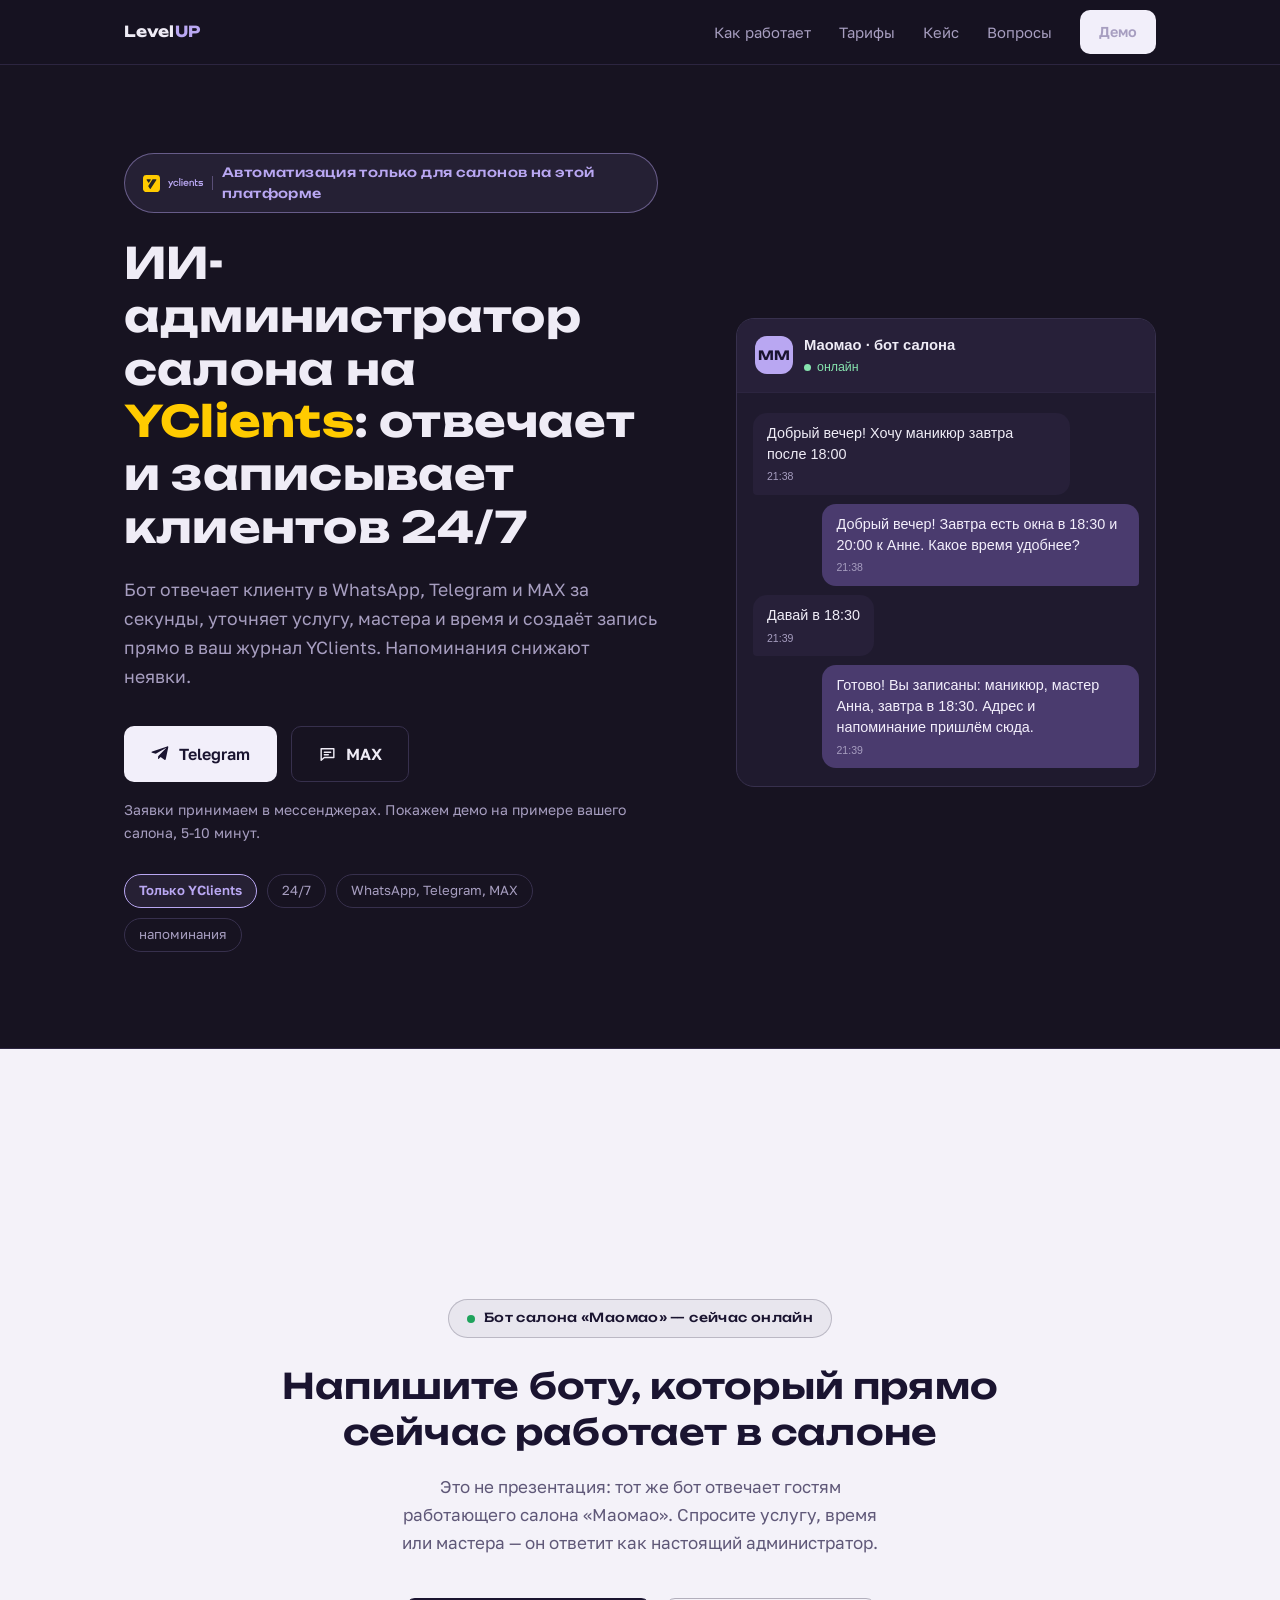
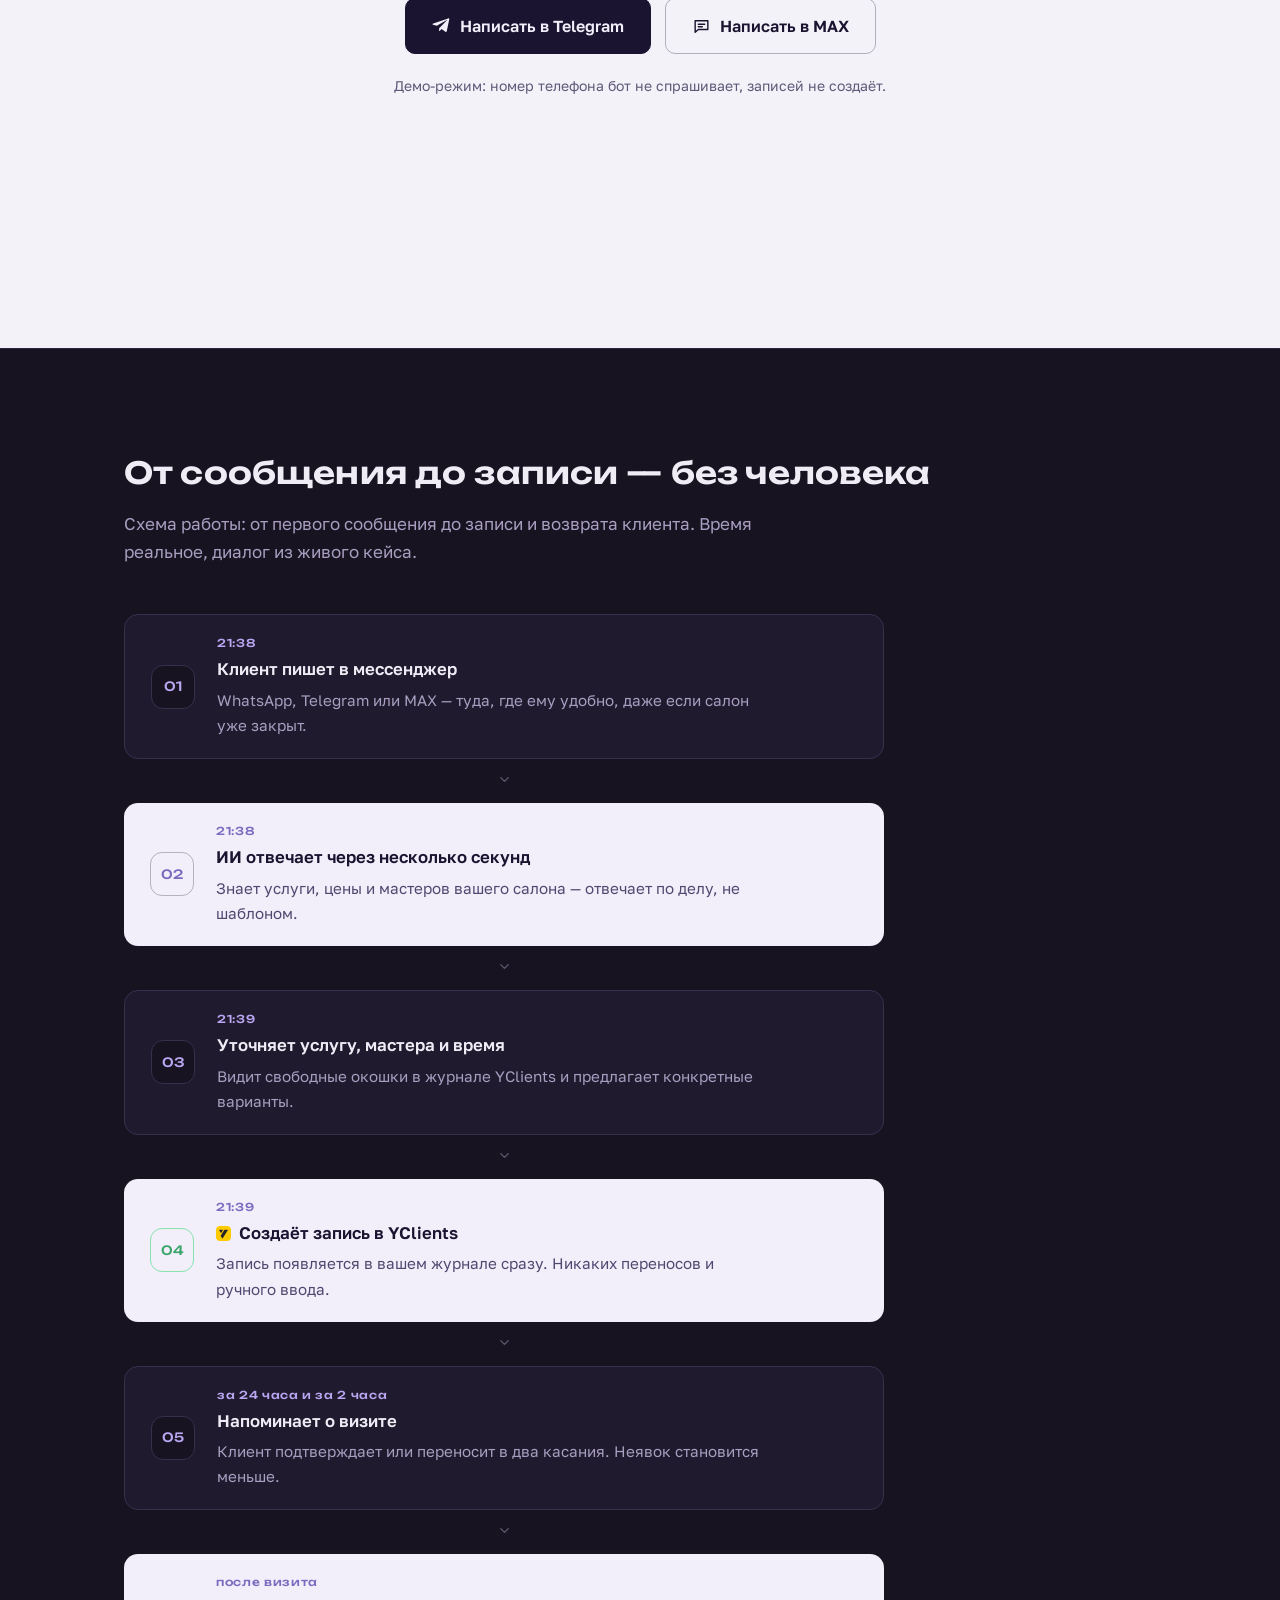
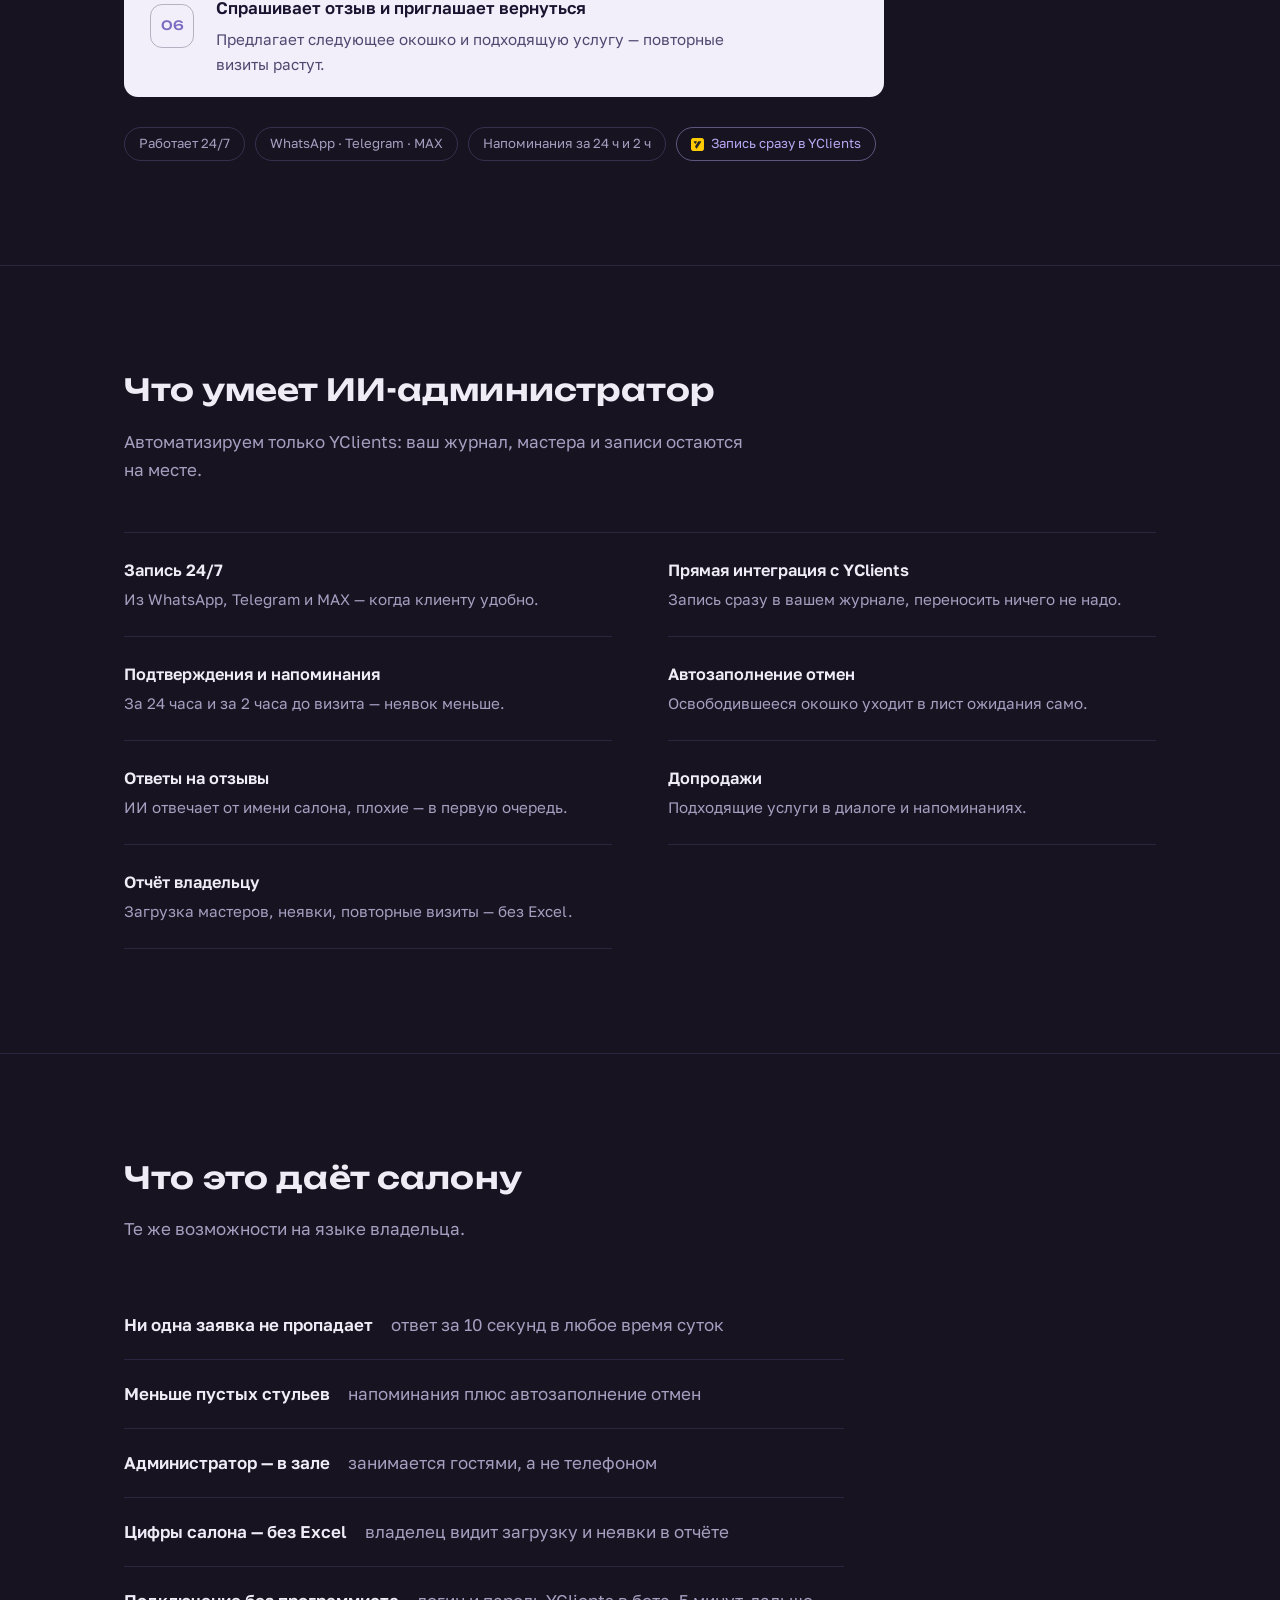
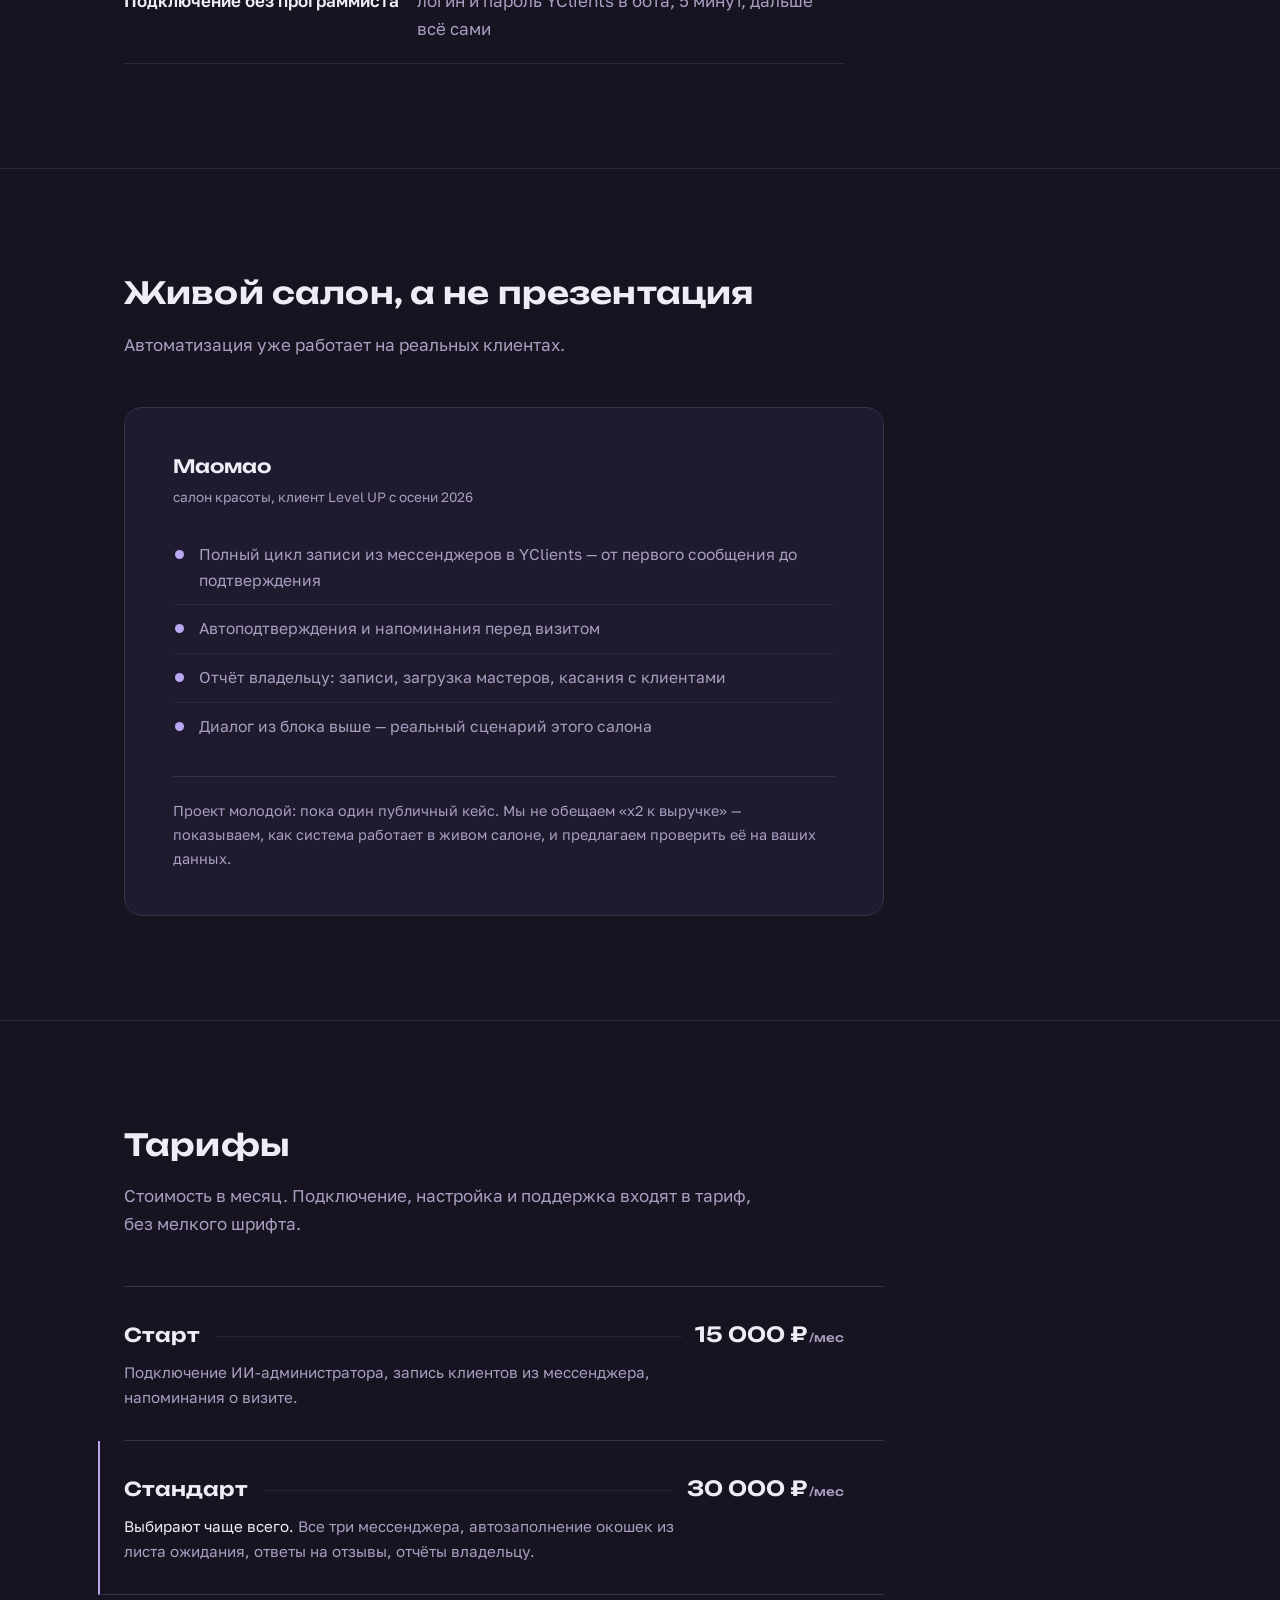
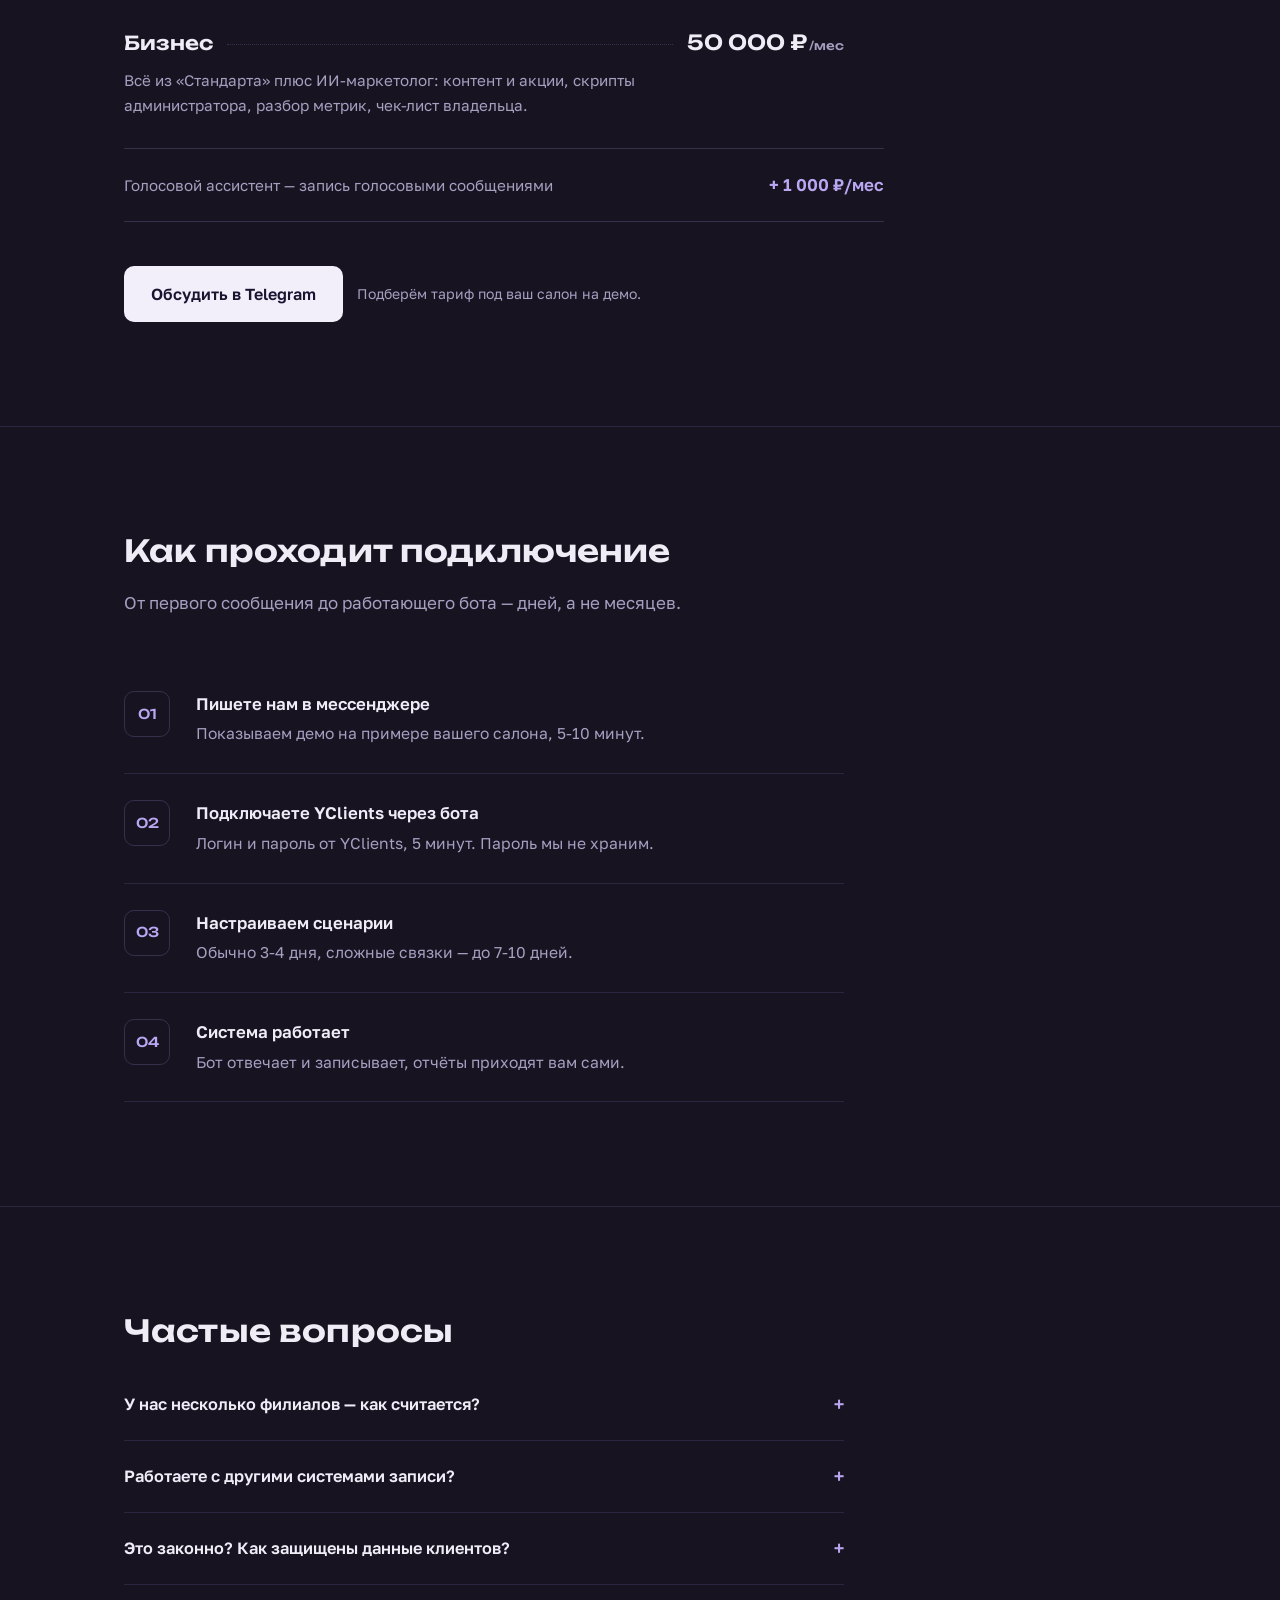
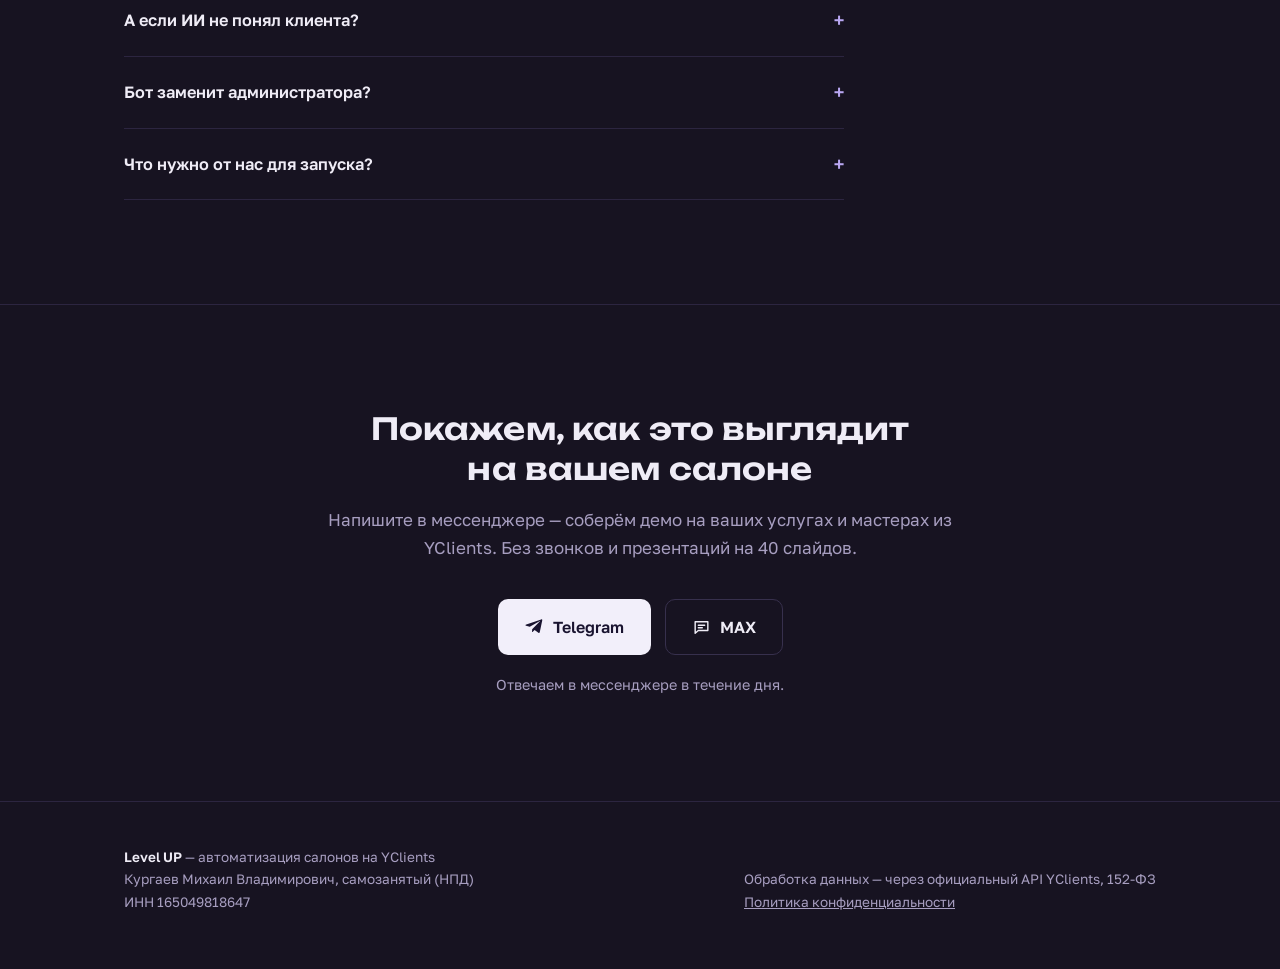
==== index.html @ 42ad1ef2 "Второй блок: светлый фулскрин с кнопками Telegram/MAX (заглушки ссылок, бот Маомао) Co-Authored-By: " ====
<!DOCTYPE html>
<html lang="ru">
<head>
<meta charset="UTF-8">
<meta name="viewport" content="width=device-width, initial-scale=1.0">
<title>Level UP — ИИ-администратор салона на YClients</title>
<meta name="description" content="Автоматизация только для салонов на YClients: бот отвечает клиенту в WhatsApp, Telegram и MAX за секунды и создаёт запись прямо в журнал. Напоминания снижают неявки. Показываем демо на данных вашего салона.">
<meta property="og:title" content="Level UP — ИИ-администратор салона на YClients">
<meta property="og:description" content="Запись из мессенджеров в YClients 24/7. Напоминания, автозаполнение окошек, отчёты владельцу.">
<meta property="og:type" content="website">
<meta property="og:url" content="https://kurgaevm.github.io/levelup-site/">
<meta property="og:locale" content="ru_RU">
<meta property="og:image" content="https://kurgaevm.github.io/levelup-site/og.png">
<meta name="twitter:card" content="summary_large_image">
<meta name="theme-color" content="#171321">
<link rel="icon" href="data:image/svg+xml,%3Csvg xmlns='http://www.w3.org/2000/svg' viewBox='0 0 32 32'%3E%3Crect width='32' height='32' rx='7' fill='%23171321'/%3E%3Cpath d='M9 7v14h10v4H5V7z' fill='%23B9A7F2'/%3E%3Cpath d='M17 7h10l-10 10V7z' fill='%23F3C6CE'/%3E%3C/svg%3E">
<link rel="preconnect" href="https://fonts.googleapis.com">
<link rel="preconnect" href="https://fonts.gstatic.com" crossorigin>
<link href="https://fonts.googleapis.com/css2?family=Unbounded:wght@500;600;700&family=Golos+Text:wght@400;500;600&display=swap" rel="stylesheet">
<style>
:root{
  --bg:#171321;
  --surface:#1F1A2E;
  --surface-2:#272039;
  --line:#37304D;
  --line-soft:#2C2540;
  --text:#EFECF6;
  --muted:#A79EC0;
  --iris:#B9A7F2;
  --rose:#F3C6CE;
  --ok:#86E3AE;
  --btn-bg:#F2EFFA;
  --btn-text:#1A1430;
  --font-display:'Unbounded',sans-serif;
  --font-body:'Golos Text',sans-serif;
  --font-chat:-apple-system,BlinkMacSystemFont,'Segoe UI',Roboto,sans-serif;
}
*{margin:0;padding:0;box-sizing:border-box}
html{scroll-behavior:smooth}
body{
  background:var(--bg);
  color:var(--text);
  font-family:var(--font-body);
  font-size:1.0625rem;
  line-height:1.65;
  -webkit-font-smoothing:antialiased;
}
.wrap{max-width:1080px;margin:0 auto;padding:0 24px}
a{color:var(--iris)}
a:focus-visible,button:focus-visible,summary:focus-visible{outline:2px solid var(--iris);outline-offset:3px;border-radius:4px}

/* ---------- nav ---------- */
nav{position:sticky;top:0;z-index:50;background:rgba(23,19,33,.88);backdrop-filter:blur(12px);border-bottom:1px solid var(--line-soft)}
nav .wrap{display:flex;align-items:center;justify-content:space-between;height:64px}
.logo{font-family:var(--font-display);font-weight:700;font-size:.95rem;letter-spacing:.02em;color:var(--text);text-decoration:none;white-space:nowrap}
.logo em{font-style:normal;color:var(--iris)}
nav .links{display:flex;gap:28px;align-items:center}
nav .links a{color:var(--muted);text-decoration:none;font-size:.925rem}
nav .links a:hover{color:var(--text)}
nav .links a.btn:hover{color:var(--btn-text)}
@media(max-width:760px){nav .links a:not(.nav-cta){display:none}}

/* ---------- buttons ---------- */
.btn{
  display:inline-flex;align-items:center;gap:9px;
  font-family:var(--font-body);font-weight:600;font-size:1rem;
  padding:14px 26px;border-radius:10px;text-decoration:none;
  border:1px solid transparent;cursor:pointer;white-space:nowrap;
}
.btn-primary{background:var(--btn-bg);color:var(--btn-text)}
.btn-primary:hover{background:#fff}
.btn-ghost{background:transparent;color:var(--text);border-color:var(--line)}
.btn-ghost:hover{border-color:var(--iris)}
.btn .ic{width:19px;height:19px;flex:none}

/* ---------- sections ---------- */
section{padding:104px 0;border-top:1px solid var(--line-soft)}
section:first-of-type{border-top:none}
h2{font-family:var(--font-display);font-weight:600;font-size:clamp(1.35rem,2.6vw,1.9rem);line-height:1.3;margin-bottom:18px;letter-spacing:.005em}
.lede{color:var(--muted);max-width:640px;margin-bottom:48px}
@media(max-width:600px){section{padding:72px 0}}

/* ---------- hero ---------- */
.hero{padding:88px 0 96px}
.hero .wrap{display:grid;grid-template-columns:1.15fr .95fr;gap:56px;align-items:center}
.hero h1{font-family:var(--font-display);font-weight:700;font-size:clamp(1.7rem,3.6vw,2.7rem);line-height:1.22;letter-spacing:.005em;margin-bottom:22px}
.hero h1 .yc{color:#FFCB00}
.eyebrow{
  display:inline-flex;align-items:center;gap:9px;
  font-family:var(--font-display);font-weight:500;font-size:.8rem;letter-spacing:.03em;
  color:var(--iris);border:1px solid rgba(185,167,242,.45);background:rgba(185,167,242,.09);
  border-radius:99px;padding:8px 18px;margin-bottom:24px;
}
.eyebrow .yc-lockup{display:inline-flex;align-items:center;gap:8px;flex:none}
.eyebrow .yc-lockup svg{display:block}
.eyebrow .yc-sep{width:1px;height:14px;background:rgba(185,167,242,.35);flex:none}
.hero .sub{color:var(--muted);font-size:1.1rem;max-width:32em;margin-bottom:34px}
.hero .btns{display:flex;gap:14px;flex-wrap:wrap;margin-bottom:16px}
.hero .note{font-size:.875rem;color:var(--muted)}
.chips{display:flex;gap:10px;flex-wrap:wrap;margin-top:30px}
.chips span{font-size:.825rem;color:var(--muted);border:1px solid var(--line);border-radius:99px;padding:5px 14px;white-space:nowrap}
.chips .chip-y{color:var(--iris);border-color:var(--iris);background:rgba(185,167,242,.09);font-weight:600}
@media(max-width:880px){
  .hero .wrap{grid-template-columns:1fr;gap:48px}
  .hero{padding:64px 0 72px}
}

/* ---------- live bot (светлая секция) ---------- */
.live{
  min-height:100vh;min-height:100svh;
  display:flex;align-items:center;
  background:#F4F2F9;color:#1A1430;
}
.live .wrap{width:100%;text-align:center;display:flex;flex-direction:column;align-items:center}
.live .eyebrow-l{
  display:inline-flex;align-items:center;gap:9px;
  font-family:var(--font-display);font-weight:500;font-size:.78rem;letter-spacing:.03em;
  color:#1A1430;border:1px solid rgba(26,20,48,.22);background:rgba(26,20,48,.05);
  border-radius:99px;padding:8px 18px;margin-bottom:26px;
}
.live .dot{width:8px;height:8px;border-radius:50%;background:#1FA35C;flex:none;animation:pulse 1.6s ease-in-out infinite}
@keyframes pulse{0%,100%{opacity:1}50%{opacity:.35}}
.live h2{font-size:clamp(1.5rem,3vw,2.2rem);max-width:24ch;margin:0 auto 18px}
.live .lede{color:#5F5878;margin:0 auto 40px;max-width:46ch}
.live .btns{display:flex;gap:14px;flex-wrap:wrap;justify-content:center;margin-bottom:20px}
.live .btn-dark{background:#1A1430;color:#F2EFFA;border:1px solid #1A1430}
.live .btn-dark:hover{background:#2B2349;border-color:#2B2349}
.live .btn-line{background:transparent;color:#1A1430;border:1px solid rgba(26,20,48,.3)}
.live .btn-line:hover{border-color:#1A1430}
.live .note{font-size:.875rem;color:#5F5878}
@media(max-width:600px){.live{padding:72px 0}}

/* ---------- chat panel ---------- */
.chat{
  font-family:var(--font-chat);
  background:var(--surface);
  border:1px solid var(--line);
  border-radius:18px;
  max-width:420px;justify-self:end;width:100%;
  overflow:hidden;
}
.chat-head{display:flex;align-items:center;gap:11px;padding:14px 18px;border-bottom:1px solid var(--line-soft);background:var(--surface-2)}
.chat-ava{width:38px;height:38px;border-radius:12px;background:var(--iris);color:var(--btn-text);font-family:var(--font-display);font-weight:700;font-size:.8rem;display:flex;align-items:center;justify-content:center;flex:none}
.chat-head b{font-size:.925rem;font-weight:600;display:block}
.chat-head small{font-size:.775rem;color:var(--ok);display:flex;align-items:center;gap:6px}
.chat-head small::before{content:'';width:7px;height:7px;border-radius:50%;background:var(--ok)}
.chat-body{padding:20px 16px 18px;display:flex;flex-direction:column;gap:9px;min-height:380px}
.msg{max-width:82%;padding:10px 14px;border-radius:14px;font-size:.9rem;line-height:1.45;position:relative}
.msg time{display:block;font-size:.66rem;color:var(--muted);margin-top:5px}
.msg-in{align-self:flex-start;background:var(--surface-2);border-bottom-left-radius:4px}
.msg-out{align-self:flex-end;background:#4A3B6E;color:#F3EFFC;border-bottom-right-radius:4px}
.sys{align-self:center;font-size:.78rem;color:var(--ok);background:rgba(134,227,174,.09);border:1px solid rgba(134,227,174,.25);border-radius:99px;padding:5px 14px;margin-top:6px;display:inline-flex;align-items:center;gap:7px}
.sys svg{flex:none}
.typing{align-self:flex-start;display:flex;gap:4px;padding:13px 16px;background:var(--surface-2);border-radius:14px;border-bottom-left-radius:4px}
.typing i{width:6px;height:6px;border-radius:50%;background:var(--muted);animation:blink 1.2s infinite}
.typing i:nth-child(2){animation-delay:.2s}
.typing i:nth-child(3){animation-delay:.4s}
@keyframes blink{0%,60%,100%{opacity:.25}30%{opacity:1}}

/* message reveal: JS добавляет .shown по одному */
.chat.sequenced .msg,.chat.sequenced .sys{display:none}
.chat.sequenced .msg.shown,.chat.sequenced .sys.shown{display:block}

/* ---------- problem ---------- */
.rows{border-top:1px solid var(--line-soft)}
.row-line{display:grid;grid-template-columns:minmax(200px,.9fr) 1.4fr;gap:10px 40px;padding:26px 0;border-bottom:1px solid var(--line-soft)}
.row-line b{font-weight:600;font-size:1.05rem;line-height:1.4}
.row-line p{color:var(--muted);font-size:.975rem}
.src-note{font-size:.8rem;color:var(--muted);opacity:.75;margin-top:20px}
@media(max-width:640px){.row-line{grid-template-columns:1fr;gap:6px;padding:22px 0}}

/* ---------- flow scheme: чередование тёмных и светлых блоков ---------- */
.flow{display:flex;flex-direction:column;gap:8px;max-width:760px}
.f-step{display:grid;grid-template-columns:auto 1fr;gap:8px 22px;align-items:center;padding:20px 26px;border-radius:14px}
.f-step.dark{background:var(--surface);border:1px solid var(--line)}
.f-step.lite{background:var(--btn-bg);color:var(--btn-text)}
.f-num{font-family:var(--font-display);font-weight:500;font-size:.8rem;width:44px;height:44px;border-radius:12px;display:flex;align-items:center;justify-content:center;border:1px solid var(--line);color:var(--iris);background:var(--bg)}
.f-step.lite .f-num{border-color:rgba(26,20,48,.28);color:#7A6BC0;background:transparent}
.f-when{font-family:var(--font-display);font-weight:500;font-size:.68rem;letter-spacing:.06em;color:var(--iris);margin-bottom:3px;display:block}
.f-step.lite .f-when{color:#7A6BC0}
.f-body b{font-weight:600;font-size:1.05rem;display:block;margin-bottom:4px}
.f-body p{color:var(--muted);font-size:.95rem;max-width:36em}
.f-step.lite .f-body p{color:#514870}
.f-step.is-ok .f-num{border-color:var(--ok);color:#3BA56E}
.f-yc{display:inline-block;vertical-align:-2px;margin-right:8px;border-radius:4px}
.f-arrow{align-self:center;color:var(--muted);opacity:.5}
.flow-stats{display:flex;gap:10px;flex-wrap:wrap;margin-top:30px}
.flow-stats span{font-size:.825rem;color:var(--muted);border:1px solid var(--line);border-radius:99px;padding:5px 14px;white-space:nowrap;display:inline-flex;align-items:center;gap:7px}
.flow-stats .fs-y{color:var(--iris);border-color:rgba(185,167,242,.45)}
@media(max-width:600px){.f-step{padding:16px 18px;gap:6px 14px}.f-num{width:38px;height:38px;border-radius:10px;font-size:.72rem}}

/* ---------- features ---------- */
.feats{display:grid;grid-template-columns:1fr 1fr;gap:0 56px;border-top:1px solid var(--line-soft)}
.feat{padding:24px 0;border-bottom:1px solid var(--line-soft)}
.feat b{font-weight:600;font-size:1.02rem;display:block;margin-bottom:3px}
.feat p{color:var(--muted);font-size:.95rem}
@media(max-width:680px){.feats{grid-template-columns:1fr}}

/* ---------- benefits ---------- */
.bens{max-width:720px}
.ben{display:flex;gap:18px;padding:20px 0;border-bottom:1px solid var(--line-soft);align-items:baseline}
.ben b{font-weight:600;white-space:nowrap}
.ben span{color:var(--muted)}
@media(max-width:560px){.ben{flex-direction:column;gap:2px;padding:18px 0}}

/* ---------- case ---------- */
.case{
  background:var(--surface);border:1px solid var(--line);border-radius:18px;
  padding:44px 48px;max-width:760px;
}
.case-tag{font-family:var(--font-display);font-weight:600;font-size:1.15rem;margin-bottom:4px}
.case small{color:var(--muted);font-size:.85rem;display:block;margin-bottom:22px}
.case ul{list-style:none}
.case li{padding:11px 0 11px 26px;border-bottom:1px solid var(--line-soft);position:relative;color:var(--muted);font-size:.975rem}
.case li:last-child{border-bottom:none}
.case li::before{content:'';position:absolute;left:2px;top:19px;width:9px;height:9px;border-radius:50%;background:var(--iris)}
.case .honest{margin-top:26px;padding-top:22px;border-top:1px solid var(--line);font-size:.9rem;color:var(--muted)}
@media(max-width:600px){.case{padding:30px 24px}}

/* ---------- pricing: салонный прайс-борд ---------- */
.price{max-width:760px;border-top:1px solid var(--line)}
.p-row{padding:30px 0;border-bottom:1px solid var(--line);display:grid;grid-template-columns:1fr auto;gap:8px 40px;align-items:baseline}
.p-row.hot{border-left:2px solid var(--iris);padding-left:24px;margin-left:-26px}
.p-name{display:flex;align-items:baseline;gap:14px;flex-wrap:wrap}
.p-name b{font-family:var(--font-display);font-weight:600;font-size:1.2rem}
.p-name .leader{flex:1;min-width:40px;border-bottom:1px dotted var(--line);transform:translateY(-5px)}
.p-price{font-family:var(--font-display);font-weight:600;font-size:1.3rem;color:var(--text);white-space:nowrap}
.p-price small{font-size:.75rem;font-weight:500;color:var(--muted);margin-left:2px}
.p-desc{grid-column:1/-1;color:var(--muted);font-size:.95rem;max-width:38em}
.p-desc em{font-style:normal;color:var(--text)}
.p-addon{padding:22px 0;border-bottom:1px solid var(--line);display:flex;justify-content:space-between;gap:24px;align-items:baseline}
.p-addon span{color:var(--muted);font-size:.95rem}
.p-addon b{font-weight:600;color:var(--iris);white-space:nowrap}
.price-cta{margin-top:44px;display:flex;gap:14px;flex-wrap:wrap;align-items:center}
.price-cta .note{font-size:.875rem;color:var(--muted)}
@media(max-width:600px){.p-row.hot{margin-left:-12px;padding-left:14px}}

/* ---------- connect ---------- */
.steps{counter-reset:st;max-width:720px}
.step{display:grid;grid-template-columns:52px 1fr;gap:20px;padding:26px 0;border-bottom:1px solid var(--line-soft)}
.step::before{
  counter-increment:st;content:counter(st,decimal-leading-zero);
  font-family:var(--font-display);font-weight:500;font-size:.85rem;color:var(--iris);
  border:1px solid var(--line);border-radius:10px;height:44px;width:44px;
  display:flex;align-items:center;justify-content:center;
}
.step b{font-weight:600;font-size:1.05rem;display:block;margin-bottom:3px}
.step p{color:var(--muted);font-size:.975rem}

/* ---------- faq ---------- */
.faq{max-width:720px}
details{border-bottom:1px solid var(--line-soft)}
summary{
  cursor:pointer;list-style:none;padding:22px 0;
  font-weight:600;font-size:1.02rem;display:flex;justify-content:space-between;gap:20px;align-items:baseline;
}
summary::-webkit-details-marker{display:none}
summary::after{content:'+';font-family:var(--font-display);color:var(--iris);font-weight:500;flex:none;transition:transform .2s}
details[open] summary::after{transform:rotate(45deg)}
details p{color:var(--muted);font-size:.975rem;padding:0 0 24px;max-width:38em}

/* ---------- final cta ---------- */
.final .wrap{text-align:center;display:flex;flex-direction:column;align-items:center}
.final h2{max-width:18em}
.final .lede{margin-bottom:36px}
.final .btns{display:flex;gap:14px;flex-wrap:wrap;justify-content:center}
.final .note{margin-top:18px;font-size:.9rem;color:var(--muted)}

/* ---------- footer ---------- */
footer{border-top:1px solid var(--line-soft);padding:44px 0 56px;font-size:.85rem;color:var(--muted)}
footer .wrap{display:flex;justify-content:space-between;gap:24px;flex-wrap:wrap}
footer b{color:var(--text);font-weight:600}

@media(prefers-reduced-motion:reduce){
  html{scroll-behavior:auto}
  .typing i{animation:none;opacity:.5}
  .live .dot{animation:none}
  *{transition:none!important}
}
</style>
</head>
<body>

<nav>
  <div class="wrap">
    <a class="logo" href="#top">Level<em>UP</em></a>
    <div class="links">
      <a href="#how">Как работает</a>
      <a href="#price">Тарифы</a>
      <a href="#case">Кейс</a>
      <a href="#faq">Вопросы</a>
      <a class="btn btn-primary nav-cta" style="padding:9px 18px;font-size:.9rem" href="https://t.me/First_connect_levelup_bot" target="_blank" rel="noopener">Демо</a>
    </div>
  </div>
</nav>

<!-- ============ HERO ============ -->
<section class="hero" id="top">
  <div class="wrap">
    <div>
      <p class="eyebrow">
        <span class="yc-lockup" aria-label="YClients">
          <svg width="17" height="17" viewBox="0 0 30.2268 30.2295" fill="none" xmlns="http://www.w3.org/2000/svg"><path d="M0 9.03079C0 5.87139 4.09993e-06 4.28999 0.615364 3.08456C1.15654 2.02243 2.01973 1.15925 3.08186 0.618067C4.28898 0.00270741 5.86867 0.00270589 9.02808 0.00270589H21.1987C24.3581 0.00270589 25.9395 0.00270741 27.1449 0.618067C28.2071 1.15925 29.0703 2.02243 29.6114 3.08456C30.2268 4.29168 30.2268 5.87139 30.2268 9.03079V21.2014C30.2268 24.3608 30.2268 25.9422 29.6114 27.1477C29.0703 28.2098 28.2071 29.073 27.1449 29.6142C25.9378 30.2295 24.3581 30.2295 21.1987 30.2295H9.02808C5.86867 30.2295 4.28729 30.2295 3.08186 29.6142C2.01973 29.073 1.15654 28.2098 0.615364 27.1477C4.09993e-06 25.9405 0 24.3608 0 21.2014V9.03079Z" fill="#FFCB00"/><path d="M23.1465 7.58245H17.6993C17.2879 7.58245 16.9052 7.78981 16.681 8.13543L9.59845 18.9995C9.33545 19.4024 9.33545 19.9217 9.59676 20.3246L12.2841 24.4736C12.5825 24.9339 13.2552 24.9339 13.5536 24.4736L23.7804 8.75078C24.1074 8.2467 23.7467 7.58245 23.1465 7.58245Z" fill="#262626"/><path d="M10.7162 13.3671L13.766 8.75781C14.0981 8.25541 13.739 7.58441 13.1355 7.58441H7.09484C6.49465 7.58441 6.13386 8.24866 6.46093 8.75275L9.45006 13.362C9.74678 13.8189 10.4144 13.8223 10.7162 13.3671Z" fill="#262626"/></svg>
          <svg class="yc-word" height="10" viewBox="36.5 0 95.5 27.2" fill="none" xmlns="http://www.w3.org/2000/svg"><path d="M75.9904 7.83695H72.9507V21.6008H75.9904V7.83695Z" fill="currentColor"/><path d="M47.6923 7.83695L43.7776 15.6815L40.0922 7.83695H36.5821L42.004 19.3568L38.0472 27.1053H41.5842L51.2563 7.83695H47.6923Z" fill="currentColor"/><path d="M69.9935 0.00270589H66.9825V21.601H69.9935V0.00270589Z" fill="currentColor"/><path d="M58.0557 10.425C58.87 10.4301 59.6658 10.6627 60.3536 11.096C61.0415 11.5293 61.5945 12.1446 61.9519 12.8729H65.0742C64.6578 11.3388 63.744 9.98497 62.4745 9.024C61.205 8.06303 59.6506 7.54714 58.0557 7.56063C54.0753 7.56063 50.9243 10.7824 50.9243 14.7173C50.9243 18.6523 54.0753 21.8741 58.0557 21.8741C61.4545 21.8741 64.2464 19.561 65.0759 16.3965H61.9536C61.6164 17.1468 61.0701 17.784 60.3789 18.2325C59.6877 18.6809 58.8818 18.9237 58.0574 18.9288C55.7629 18.9288 53.8005 17.0018 53.8005 14.7173C53.8005 12.4329 55.7629 10.425 58.0574 10.425H58.0557Z" fill="currentColor"/><path d="M74.4715 2.35943C73.3655 2.35943 72.5647 3.18553 72.5647 4.23248C72.5647 5.27944 73.3655 6.21344 74.4715 6.21344C75.5775 6.21344 76.3783 5.30473 76.3783 4.23248C76.3783 3.98465 76.3311 3.73851 76.235 3.50754C76.1389 3.27826 75.9989 3.0692 75.8202 2.89555C75.6432 2.7219 75.4308 2.58366 75.1998 2.49093C74.9688 2.39821 74.721 2.35438 74.4715 2.35943Z" fill="currentColor"/><path d="M112.582 3.43352H109.596V18.6017C109.596 20.4191 111.005 21.601 112.691 21.601H117.031V18.627H113.403C113.185 18.627 112.978 18.541 112.823 18.3876C112.669 18.2342 112.583 18.0268 112.583 17.811V10.8094H117.032V7.83545H112.583V3.43183L112.582 3.43352Z" fill="currentColor"/><path d="M81.392 13.1495C81.9821 11.5277 83.5298 10.4251 85.445 10.4251C87.3602 10.4251 88.8556 11.5277 89.4625 13.1495H81.3903H81.392ZM85.445 7.56242C83.4 7.56242 81.6314 8.2233 80.222 9.62766C78.9829 11.0051 78.3034 12.7904 78.3119 14.6382C78.3119 16.6192 79.0301 18.4922 80.3012 19.7853C81.655 21.0514 83.4522 21.8775 85.4416 21.8775C87.431 21.8775 89.2552 21.0514 90.6376 19.7027C91.2462 19.1244 91.634 18.4636 92.0201 17.6661L88.483 17.747C87.7092 18.5462 86.6875 18.9575 85.445 18.9575C84.2025 18.9575 83.1791 18.5731 82.4339 17.774C81.9096 17.2632 81.5269 16.6259 81.3229 15.9246H92.5208L92.5309 15.6852C92.5596 15.3868 92.6034 14.9754 92.6034 14.6298C92.6 10.56 89.5047 7.55905 85.445 7.55905V7.56242Z" fill="currentColor"/><path d="M101.333 7.56234C100.057 7.56234 98.8481 7.92312 97.9343 8.78968V7.83883H94.9486V21.6027H97.9309V13.6755C97.9309 11.9103 99.2578 10.3728 100.999 10.3728C102.741 10.3728 104.15 11.885 104.15 13.6755V21.6027H107.136V13.4512C107.138 10.0406 104.761 7.56402 101.333 7.56402V7.56234Z" fill="currentColor"/><path d="M127.78 13.2087H123.464C123.152 13.2003 122.857 13.0705 122.64 12.8496C122.422 12.6271 122.301 12.3287 122.301 12.0185C122.301 11.7083 122.422 11.4099 122.64 11.1873C122.857 10.9648 123.154 10.835 123.464 10.8282H131.197V7.83234H123.464C122.345 7.83234 121.272 8.27574 120.482 9.06306C119.691 9.85039 119.246 10.9193 119.246 12.0336C119.246 13.148 119.691 14.2169 120.482 15.0042C121.272 15.7916 122.345 16.235 123.464 16.235H127.78C127.937 16.2316 128.092 16.2602 128.235 16.3176C128.38 16.3749 128.512 16.4625 128.623 16.5721C128.733 16.6817 128.82 16.8132 128.878 16.9565C128.937 17.0998 128.965 17.2549 128.962 17.41C128.962 17.7253 128.837 18.0271 128.616 18.2513C128.395 18.4755 128.095 18.607 127.78 18.6155H119.796V21.6113H127.78C128.899 21.6113 129.972 21.1679 130.764 20.3806C131.555 19.5933 132 18.5244 132 17.41C132 16.2956 131.555 15.2268 130.764 14.4394C129.973 13.6521 128.899 13.2087 127.78 13.2087Z" fill="currentColor"/></svg>
        </span>
        <span class="yc-sep"></span>
        Автоматизация только для салонов на этой платформе
      </p>
      <h1>ИИ-администратор салона на <span class="yc">YClients</span>: отвечает и записывает клиентов 24/7</h1>
      <p class="sub">Бот отвечает клиенту в WhatsApp, Telegram и MAX за секунды, уточняет услугу, мастера и время и создаёт запись прямо в ваш журнал YClients. Напоминания снижают неявки.</p>
      <div class="btns">
        <a class="btn btn-primary" href="https://t.me/First_connect_levelup_bot" target="_blank" rel="noopener">
          <svg class="ic" viewBox="0 0 24 24" fill="currentColor"><path d="M9.04 15.51 8.9 19.1c.36 0 .7-.15.96-.42l2.3-2.2 4.76 3.48c.87.48 1.5.23 1.72-.8l3.12-14.6c.28-1.3-.47-1.8-1.33-1.5L1.6 9.4c-1.27.5-1.25 1.2-.22 1.5l4.66 1.45L18.3 5.3c.5-.33.96-.15.58.18L9.04 15.5z"/></svg>
          Telegram
        </a>
        <a class="btn btn-ghost" href="#" target="_blank" rel="noopener">
          <svg class="ic" viewBox="0 0 24 24" fill="none" stroke="currentColor" stroke-width="1.8"><path d="M4 6h16v11H8l-4 3.5V6z" stroke-linejoin="round"/><path d="M8 10.5h8M8 13.5h5" stroke-linecap="round"/></svg>
          MAX
        </a>
      </div>
      <p class="note">Заявки принимаем в мессенджерах. Покажем демо на примере вашего салона, 5-10 минут.</p>
      <div class="chips">
        <span class="chip-y">Только YClients</span><span>24/7</span><span>WhatsApp, Telegram, MAX</span><span>напоминания</span>
      </div>
    </div>

    <div class="chat" id="chat" aria-label="Пример диалога с ботом салона">
      <div class="chat-head">
        <div class="chat-ava">ММ</div>
        <div>
          <b>Маомао · бот салона</b>
          <small>онлайн</small>
        </div>
      </div>
      <div class="chat-body">
        <div class="msg msg-in">Добрый вечер! Хочу маникюр завтра после 18:00<time>21:38</time></div>
        <div class="msg msg-out">Добрый вечер! Завтра есть окна в 18:30 и 20:00 к Анне. Какое время удобнее?<time>21:38</time></div>
        <div class="msg msg-in">Давай в 18:30<time>21:39</time></div>
        <div class="msg msg-out">Готово! Вы записаны: маникюр, мастер Анна, завтра в 18:30. Адрес и напоминание пришлём сюда.<time>21:39</time></div>
        <div class="sys"><svg width="13" height="13" viewBox="0 0 30.2268 30.2295" fill="none" xmlns="http://www.w3.org/2000/svg"><path d="M0 9.03079C0 5.87139 4.09993e-06 4.28999 0.615364 3.08456C1.15654 2.02243 2.01973 1.15925 3.08186 0.618067C4.28898 0.00270741 5.86867 0.00270589 9.02808 0.00270589H21.1987C24.3581 0.00270589 25.9395 0.00270741 27.1449 0.618067C28.2071 1.15925 29.0703 2.02243 29.6114 3.08456C30.2268 4.29168 30.2268 5.87139 30.2268 9.03079V21.2014C30.2268 24.3608 30.2268 25.9422 29.6114 27.1477C29.0703 28.2098 28.2071 29.073 27.1449 29.6142C25.9378 30.2295 24.3581 30.2295 21.1987 30.2295H9.02808C5.86867 30.2295 4.28729 30.2295 3.08186 29.6142C2.01973 29.073 1.15654 28.2098 0.615364 27.1477C4.09993e-06 25.9405 0 24.3608 0 21.2014V9.03079Z" fill="#FFCB00"/><path d="M23.1465 7.58245H17.6993C17.2879 7.58245 16.9052 7.78981 16.681 8.13543L9.59845 18.9995C9.33545 19.4024 9.33545 19.9217 9.59676 20.3246L12.2841 24.4736C12.5825 24.9339 13.2552 24.9339 13.5536 24.4736L23.7804 8.75078C24.1074 8.2467 23.7467 7.58245 23.1465 7.58245Z" fill="#262626"/><path d="M10.7162 13.3671L13.766 8.75781C14.0981 8.25541 13.739 7.58441 13.1355 7.58441H7.09484C6.49465 7.58441 6.13386 8.24866 6.46093 8.75275L9.45006 13.362C9.74678 13.8189 10.4144 13.8223 10.7162 13.3671Z" fill="#262626"/></svg>Запись создана в YClients</div>
      </div>
    </div>
  </div>
</section>

<!-- ============ LIVE BOT (светлый фулскрин, замена блока болей) ============ -->
<section class="live" id="bot">
  <div class="wrap">
    <p class="eyebrow-l"><span class="dot" aria-hidden="true"></span>Бот салона «Маомао» — сейчас онлайн</p>
    <h2>Напишите боту, который прямо сейчас работает в салоне</h2>
    <p class="lede">Это не презентация: тот же бот отвечает гостям работающего салона «Маомао». Спросите услугу, время или мастера — он ответит как настоящий администратор.</p>
    <div class="btns">
      <!-- ЗАГЛУШКА: заменить href на ссылку TG-бота Маомао -->
      <a class="btn btn-dark" href="#" target="_blank" rel="noopener">
        <svg class="ic" viewBox="0 0 24 24" fill="currentColor"><path d="M9.04 15.51 8.9 19.1c.36 0 .7-.15.96-.42l2.3-2.2 4.76 3.48c.87.48 1.5.23 1.72-.8l3.12-14.6c.28-1.3-.47-1.8-1.33-1.5L1.6 9.4c-1.27.5-1.25 1.2-.22 1.5l4.66 1.45L18.3 5.3c.5-.33.96-.15.58.18L9.04 15.5z"/></svg>
        Написать в Telegram
      </a>
      <!-- ЗАГЛУШКА: заменить href на ссылку MAX-бота Маомао -->
      <a class="btn btn-line" href="#" target="_blank" rel="noopener">
        <svg class="ic" viewBox="0 0 24 24" fill="none" stroke="currentColor" stroke-width="1.8"><path d="M4 6h16v11H8l-4 3.5V6z" stroke-linejoin="round"/><path d="M8 10.5h8M8 13.5h5" stroke-linecap="round"/></svg>
        Написать в MAX
      </a>
    </div>
    <p class="note">Демо-режим: номер телефона бот не спрашивает, записей не создаёт.</p>
  </div>
</section>

<!-- ============ HOW ============ -->
<section id="how">
  <div class="wrap">
    <h2>От сообщения до записи — без человека</h2>
    <p class="lede">Схема работы: от первого сообщения до записи и возврата клиента. Время реальное, диалог из живого кейса.</p>
    <div class="flow">
      <div class="f-step dark">
        <div class="f-num">01</div>
        <div class="f-body">
          <span class="f-when">21:38</span>
          <b>Клиент пишет в мессенджер</b>
          <p>WhatsApp, Telegram или MAX — туда, где ему удобно, даже если салон уже закрыт.</p>
        </div>
      </div>
      <div class="f-arrow" aria-hidden="true"><svg width="15" height="15" viewBox="0 0 24 24" fill="none" stroke="currentColor" stroke-width="2.2"><path d="M6 9l6 6 6-6" stroke-linecap="round" stroke-linejoin="round"/></svg></div>
      <div class="f-step lite">
        <div class="f-num">02</div>
        <div class="f-body">
          <span class="f-when">21:38</span>
          <b>ИИ отвечает через несколько секунд</b>
          <p>Знает услуги, цены и мастеров вашего салона — отвечает по делу, не шаблоном.</p>
        </div>
      </div>
      <div class="f-arrow" aria-hidden="true"><svg width="15" height="15" viewBox="0 0 24 24" fill="none" stroke="currentColor" stroke-width="2.2"><path d="M6 9l6 6 6-6" stroke-linecap="round" stroke-linejoin="round"/></svg></div>
      <div class="f-step dark">
        <div class="f-num">03</div>
        <div class="f-body">
          <span class="f-when">21:39</span>
          <b>Уточняет услугу, мастера и время</b>
          <p>Видит свободные окошки в журнале YClients и предлагает конкретные варианты.</p>
        </div>
      </div>
      <div class="f-arrow" aria-hidden="true"><svg width="15" height="15" viewBox="0 0 24 24" fill="none" stroke="currentColor" stroke-width="2.2"><path d="M6 9l6 6 6-6" stroke-linecap="round" stroke-linejoin="round"/></svg></div>
      <div class="f-step lite is-ok">
        <div class="f-num">04</div>
        <div class="f-body">
          <span class="f-when">21:39</span>
          <b><svg class="f-yc" width="15" height="15" viewBox="0 0 30.2268 30.2295" fill="none" xmlns="http://www.w3.org/2000/svg"><path d="M0 9.03079C0 5.87139 4.09993e-06 4.28999 0.615364 3.08456C1.15654 2.02243 2.01973 1.15925 3.08186 0.618067C4.28898 0.00270741 5.86867 0.00270589 9.02808 0.00270589H21.1987C24.3581 0.00270589 25.9395 0.00270741 27.1449 0.618067C28.2071 1.15925 29.0703 2.02243 29.6114 3.08456C30.2268 4.29168 30.2268 5.87139 30.2268 9.03079V21.2014C30.2268 24.3608 30.2268 25.9422 29.6114 27.1477C29.0703 28.2098 28.2071 29.073 27.1449 29.6142C25.9378 30.2295 24.3581 30.2295 21.1987 30.2295H9.02808C5.86867 30.2295 4.28729 30.2295 3.08186 29.6142C2.01973 29.073 1.15654 28.2098 0.615364 27.1477C4.09993e-06 25.9405 0 24.3608 0 21.2014V9.03079Z" fill="#FFCB00"/><path d="M23.1465 7.58245H17.6993C17.2879 7.58245 16.9052 7.78981 16.681 8.13543L9.59845 18.9995C9.33545 19.4024 9.33545 19.9217 9.59676 20.3246L12.2841 24.4736C12.5825 24.9339 13.2552 24.9339 13.5536 24.4736L23.7804 8.75078C24.1074 8.2467 23.7467 7.58245 23.1465 7.58245Z" fill="#262626"/><path d="M10.7162 13.3671L13.766 8.75781C14.0981 8.25541 13.739 7.58441 13.1355 7.58441H7.09484C6.49465 7.58441 6.13386 8.24866 6.46093 8.75275L9.45006 13.362C9.74678 13.8189 10.4144 13.8223 10.7162 13.3671Z" fill="#262626"/></svg>Создаёт запись в YClients</b>
          <p>Запись появляется в вашем журнале сразу. Никаких переносов и ручного ввода.</p>
        </div>
      </div>
      <div class="f-arrow" aria-hidden="true"><svg width="15" height="15" viewBox="0 0 24 24" fill="none" stroke="currentColor" stroke-width="2.2"><path d="M6 9l6 6 6-6" stroke-linecap="round" stroke-linejoin="round"/></svg></div>
      <div class="f-step dark">
        <div class="f-num">05</div>
        <div class="f-body">
          <span class="f-when">за 24 часа и за 2 часа</span>
          <b>Напоминает о визите</b>
          <p>Клиент подтверждает или переносит в два касания. Неявок становится меньше.</p>
        </div>
      </div>
      <div class="f-arrow" aria-hidden="true"><svg width="15" height="15" viewBox="0 0 24 24" fill="none" stroke="currentColor" stroke-width="2.2"><path d="M6 9l6 6 6-6" stroke-linecap="round" stroke-linejoin="round"/></svg></div>
      <div class="f-step lite">
        <div class="f-num">06</div>
        <div class="f-body">
          <span class="f-when">после визита</span>
          <b>Спрашивает отзыв и приглашает вернуться</b>
          <p>Предлагает следующее окошко и подходящую услугу — повторные визиты растут.</p>
        </div>
      </div>
    </div>
    <div class="flow-stats">
      <span>Работает 24/7</span>
      <span>WhatsApp · Telegram · MAX</span>
      <span>Напоминания за 24 ч и 2 ч</span>
      <span class="fs-y"><svg width="13" height="13" viewBox="0 0 30.2268 30.2295" fill="none" xmlns="http://www.w3.org/2000/svg"><path d="M0 9.03079C0 5.87139 4.09993e-06 4.28999 0.615364 3.08456C1.15654 2.02243 2.01973 1.15925 3.08186 0.618067C4.28898 0.00270741 5.86867 0.00270589 9.02808 0.00270589H21.1987C24.3581 0.00270589 25.9395 0.00270741 27.1449 0.618067C28.2071 1.15925 29.0703 2.02243 29.6114 3.08456C30.2268 4.29168 30.2268 5.87139 30.2268 9.03079V21.2014C30.2268 24.3608 30.2268 25.9422 29.6114 27.1477C29.0703 28.2098 28.2071 29.073 27.1449 29.6142C25.9378 30.2295 24.3581 30.2295 21.1987 30.2295H9.02808C5.86867 30.2295 4.28729 30.2295 3.08186 29.6142C2.01973 29.073 1.15654 28.2098 0.615364 27.1477C4.09993e-06 25.9405 0 24.3608 0 21.2014V9.03079Z" fill="#FFCB00"/><path d="M23.1465 7.58245H17.6993C17.2879 7.58245 16.9052 7.78981 16.681 8.13543L9.59845 18.9995C9.33545 19.4024 9.33545 19.9217 9.59676 20.3246L12.2841 24.4736C12.5825 24.9339 13.2552 24.9339 13.5536 24.4736L23.7804 8.75078C24.1074 8.2467 23.7467 7.58245 23.1465 7.58245Z" fill="#262626"/><path d="M10.7162 13.3671L13.766 8.75781C14.0981 8.25541 13.739 7.58441 13.1355 7.58441H7.09484C6.49465 7.58441 6.13386 8.24866 6.46093 8.75275L9.45006 13.362C9.74678 13.8189 10.4144 13.8223 10.7162 13.3671Z" fill="#262626"/></svg>Запись сразу в YClients</span>
    </div>
  </div>
</section>

<!-- ============ FEATURES ============ -->
<section>
  <div class="wrap">
    <h2>Что умеет ИИ-администратор</h2>
    <p class="lede">Автоматизируем только YClients: ваш журнал, мастера и записи остаются на месте.</p>
    <div class="feats">
      <div class="feat"><b>Запись 24/7</b><p>Из WhatsApp, Telegram и MAX — когда клиенту удобно.</p></div>
      <div class="feat"><b>Прямая интеграция с YClients</b><p>Запись сразу в вашем журнале, переносить ничего не надо.</p></div>
      <div class="feat"><b>Подтверждения и напоминания</b><p>За 24 часа и за 2 часа до визита — неявок меньше.</p></div>
      <div class="feat"><b>Автозаполнение отмен</b><p>Освободившееся окошко уходит в лист ожидания само.</p></div>
      <div class="feat"><b>Ответы на отзывы</b><p>ИИ отвечает от имени салона, плохие — в первую очередь.</p></div>
      <div class="feat"><b>Допродажи</b><p>Подходящие услуги в диалоге и напоминаниях.</p></div>
      <div class="feat"><b>Отчёт владельцу</b><p>Загрузка мастеров, неявки, повторные визиты — без Excel.</p></div>
    </div>
  </div>
</section>

<!-- ============ BENEFITS ============ -->
<section>
  <div class="wrap">
    <h2>Что это даёт салону</h2>
    <p class="lede">Те же возможности на языке владельца.</p>
    <div class="bens">
      <div class="ben"><b>Ни одна заявка не пропадает</b><span>ответ за 10 секунд в любое время суток</span></div>
      <div class="ben"><b>Меньше пустых стульев</b><span>напоминания плюс автозаполнение отмен</span></div>
      <div class="ben"><b>Администратор — в зале</b><span>занимается гостями, а не телефоном</span></div>
      <div class="ben"><b>Цифры салона — без Excel</b><span>владелец видит загрузку и неявки в отчёте</span></div>
      <div class="ben"><b>Подключение без программиста</b><span>логин и пароль YClients в бота, 5 минут, дальше всё сами</span></div>
    </div>
  </div>
</section>

<!-- ============ CASE ============ -->
<section id="case">
  <div class="wrap">
    <h2>Живой салон, а не презентация</h2>
    <p class="lede">Автоматизация уже работает на реальных клиентах.</p>
    <div class="case">
      <div class="case-tag">Маомао</div>
      <small>салон красоты, клиент Level UP с осени 2026</small>
      <ul>
        <li>Полный цикл записи из мессенджеров в YClients — от первого сообщения до подтверждения</li>
        <li>Автоподтверждения и напоминания перед визитом</li>
        <li>Отчёт владельцу: записи, загрузка мастеров, касания с клиентами</li>
        <li>Диалог из блока выше — реальный сценарий этого салона</li>
      </ul>
      <p class="honest">Проект молодой: пока один публичный кейс. Мы не обещаем «х2 к выручке» — показываем, как система работает в живом салоне, и предлагаем проверить её на ваших данных.</p>
    </div>
  </div>
</section>

<!-- ============ PRICING ============ -->
<section id="price">
  <div class="wrap">
    <h2>Тарифы</h2>
    <p class="lede">Стоимость в месяц. Подключение, настройка и поддержка входят в тариф, без мелкого шрифта.</p>
    <div class="price">
      <div class="p-row">
        <div class="p-name"><b>Старт</b><span class="leader"></span><span class="p-price">15 000 ₽<small>/мес</small></span></div>
        <p class="p-desc">Подключение ИИ-администратора, запись клиентов из мессенджера, напоминания о визите.</p>
      </div>
      <div class="p-row hot">
        <div class="p-name"><b>Стандарт</b><span class="leader"></span><span class="p-price">30 000 ₽<small>/мес</small></span></div>
        <p class="p-desc"><em>Выбирают чаще всего.</em> Все три мессенджера, автозаполнение окошек из листа ожидания, ответы на отзывы, отчёты владельцу.</p>
      </div>
      <div class="p-row">
        <div class="p-name"><b>Бизнес</b><span class="leader"></span><span class="p-price">50 000 ₽<small>/мес</small></span></div>
        <p class="p-desc">Всё из «Стандарта» плюс ИИ-маркетолог: контент и акции, скрипты администратора, разбор метрик, чек-лист владельца.</p>
      </div>
      <div class="p-addon">
        <span>Голосовой ассистент — запись голосовыми сообщениями</span>
        <b>+ 1 000 ₽/мес</b>
      </div>
    </div>
    <div class="price-cta">
      <a class="btn btn-primary" href="https://t.me/First_connect_levelup_bot" target="_blank" rel="noopener">Обсудить в Telegram</a>
      <span class="note">Подберём тариф под ваш салон на демо.</span>
    </div>
  </div>
</section>

<!-- ============ CONNECT ============ -->
<section>
  <div class="wrap">
    <h2>Как проходит подключение</h2>
    <p class="lede">От первого сообщения до работающего бота — дней, а не месяцев.</p>
    <div class="steps">
      <div class="step">
        <div><b>Пишете нам в мессенджере</b><p>Показываем демо на примере вашего салона, 5-10 минут.</p></div>
      </div>
      <div class="step">
        <div><b>Подключаете YClients через бота</b><p>Логин и пароль от YClients, 5 минут. Пароль мы не храним.</p></div>
      </div>
      <div class="step">
        <div><b>Настраиваем сценарии</b><p>Обычно 3-4 дня, сложные связки — до 7-10 дней.</p></div>
      </div>
      <div class="step">
        <div><b>Система работает</b><p>Бот отвечает и записывает, отчёты приходят вам сами.</p></div>
      </div>
    </div>
  </div>
</section>

<!-- ============ FAQ ============ -->
<section id="faq">
  <div class="wrap">
    <h2>Частые вопросы</h2>
    <div class="faq">
      <details>
        <summary>У нас несколько филиалов — как считается?</summary>
        <p>Зависит от того, сколько баз YClients и журналов нужно подключить. Точные условия обсудим на демо после того, как увидим структуру салона.</p>
      </details>
      <details>
        <summary>Работаете с другими системами записи?</summary>
        <p>Нет. Мы автоматизируем только YClients: интеграция, сценарии и отчёты заточены под него, поэтому подключение быстрое и предсказуемое.</p>
      </details>
      <details>
        <summary>Это законно? Как защищены данные клиентов?</summary>
        <p>Работаем через официальный API YClients с вашими учётными данными: пароль от YClients используется один раз при подключении и не хранится. Данные обрабатываются по 152-ФЗ, политика конфиденциальности размещена на сайте.</p>
      </details>
      <details>
        <summary>А если ИИ не понял клиента?</summary>
        <p>Диалог передаётся человеку, и клиент получает понятный ответ. Сценарий «не понял — передал сотруднику» встроен с первого дня.</p>
      </details>
      <details>
        <summary>Бот заменит администратора?</summary>
        <p>Нет. Он снимает рутину — телефон, подтверждения, переносы — чтобы администратор занимался гостями в зале.</p>
      </details>
      <details>
        <summary>Что нужно от нас для запуска?</summary>
        <p>Аккаунт YClients и 5 минут: подключение проходит через бота, дальше всё делаем мы.</p>
      </details>
    </div>
  </div>
</section>

<!-- ============ FINAL CTA ============ -->
<section class="final">
  <div class="wrap">
    <h2>Покажем, как это выглядит на вашем салоне</h2>
    <p class="lede">Напишите в мессенджере — соберём демо на ваших услугах и мастерах из YClients. Без звонков и презентаций на 40 слайдов.</p>
    <div class="btns">
      <a class="btn btn-primary" href="https://t.me/First_connect_levelup_bot" target="_blank" rel="noopener">
        <svg class="ic" viewBox="0 0 24 24" fill="currentColor"><path d="M9.04 15.51 8.9 19.1c.36 0 .7-.15.96-.42l2.3-2.2 4.76 3.48c.87.48 1.5.23 1.72-.8l3.12-14.6c.28-1.3-.47-1.8-1.33-1.5L1.6 9.4c-1.27.5-1.25 1.2-.22 1.5l4.66 1.45L18.3 5.3c.5-.33.96-.15.58.18L9.04 15.5z"/></svg>
        Telegram
      </a>
      <a class="btn btn-ghost" href="#" target="_blank" rel="noopener">
        <svg class="ic" viewBox="0 0 24 24" fill="none" stroke="currentColor" stroke-width="1.8"><path d="M4 6h16v11H8l-4 3.5V6z" stroke-linejoin="round"/><path d="M8 10.5h8M8 13.5h5" stroke-linecap="round"/></svg>
        MAX
      </a>
    </div>
    <p class="note">Отвечаем в мессенджере в течение дня.</p>
  </div>
</section>

<footer>
  <div class="wrap">
    <div>
      <b>Level UP</b> — автоматизация салонов на YClients<br>
      Кургаев Михаил Владимирович, самозанятый (НПД)<br>
      ИНН 165049818647
    </div>
    <div style="align-self:flex-end">
      Обработка данных — через официальный API YClients, 152-ФЗ<br>
      <a href="privacy.html" style="color:var(--muted)">Политика конфиденциальности</a>
    </div>
  </div>
</footer>

<script>
(function(){
  var chat=document.getElementById('chat');
  if(!chat)return;
  var reduce=window.matchMedia('(prefers-reduced-motion: reduce)').matches;
  var msgs=chat.querySelectorAll('.msg,.sys');
  if(reduce)return; // всё видно сразу

  chat.classList.add('sequenced');
  var typing=document.createElement('div');
  typing.className='typing';typing.innerHTML='<i></i><i></i><i></i>';

  // старт после загрузки шрифтов или через 600 мс
  var start=function(){
    var i=0;
    var show=function(el){el.classList.add('shown');};
    var next=function(){
      if(i>=msgs.length)return;
      var el=msgs[i++];
      var isBot=el.classList.contains('msg-out');
      if(isBot){
        chat.querySelector('.chat-body').appendChild(typing);
        typing.style.display='flex';
        setTimeout(function(){
          typing.style.display='none';
          show(el);
          setTimeout(next,650);
        },900);
      }else{
        show(el);
        setTimeout(next,el.classList.contains('sys')?350:650);
      }
    };
    next();
  };
  if(document.fonts&&document.fonts.ready){document.fonts.ready.then(start);}
  setTimeout(start,600); // страховка
})();
</script>
</body>
</html>
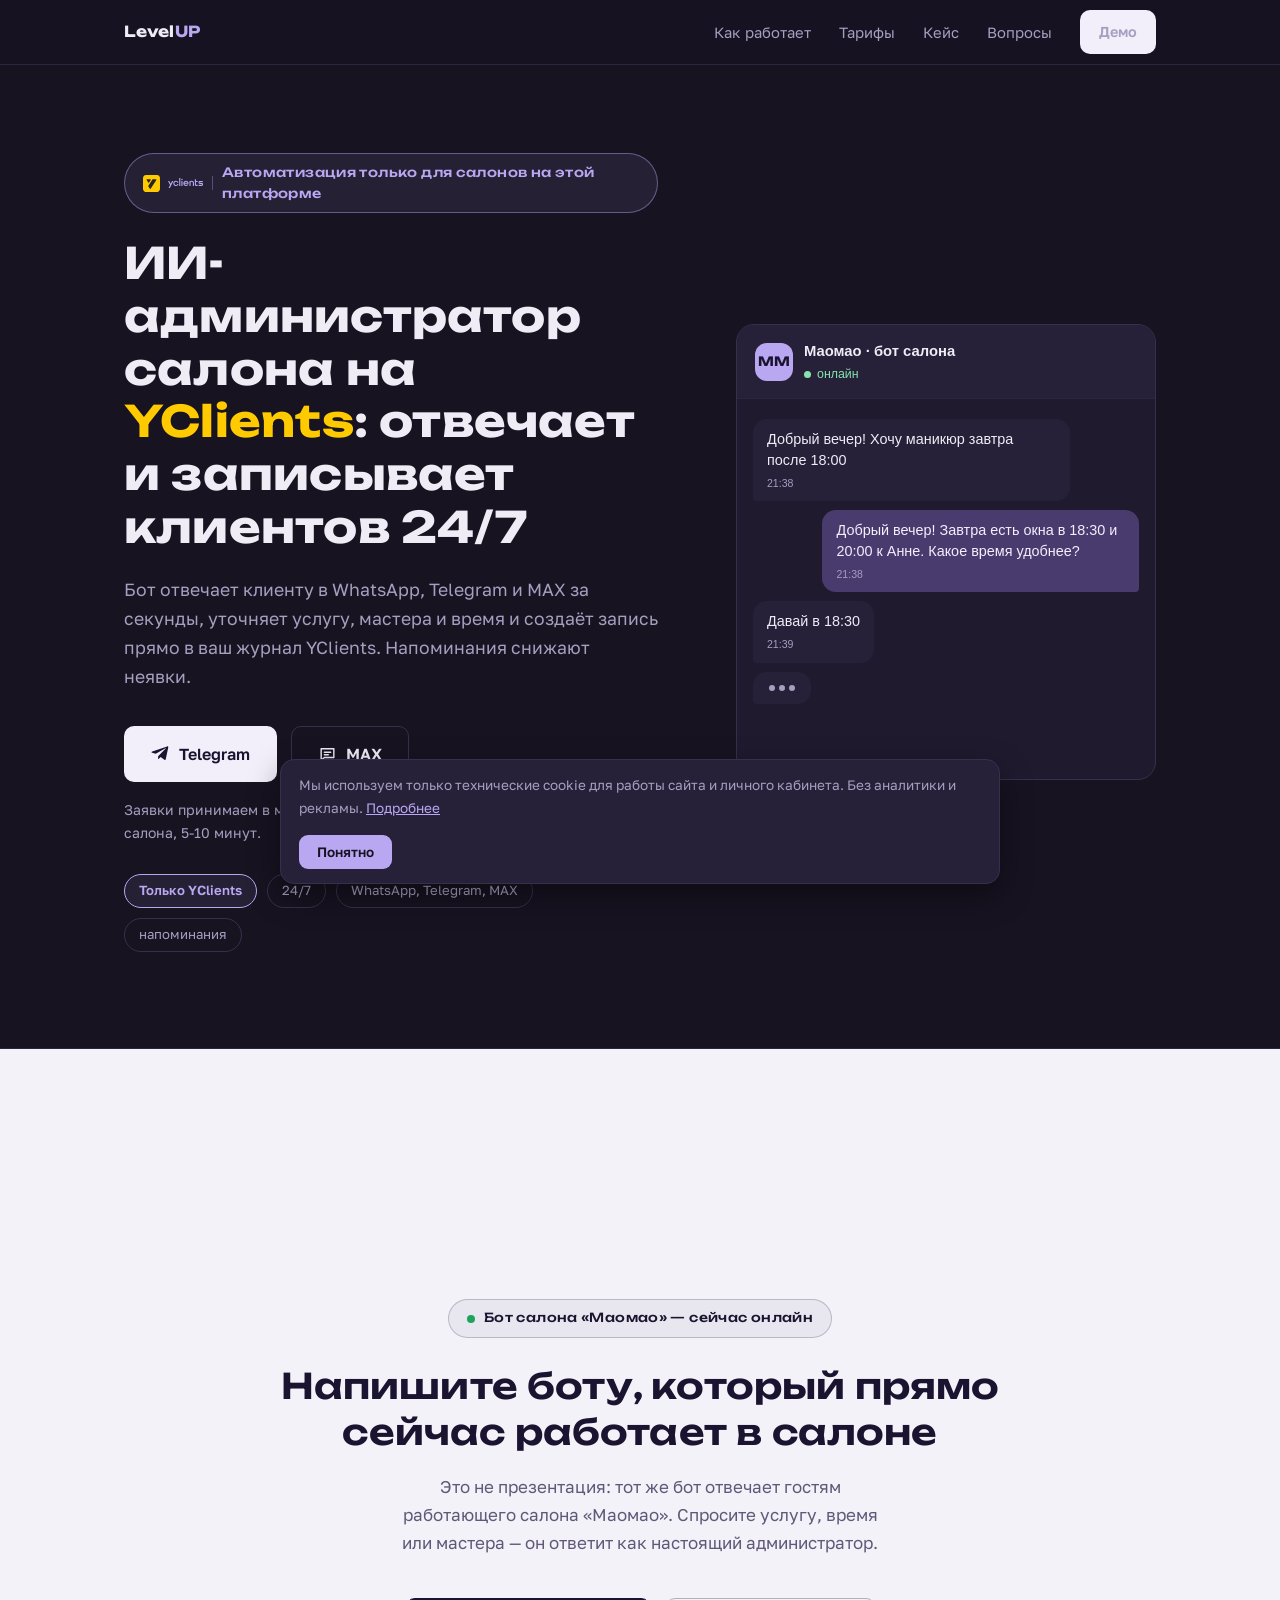
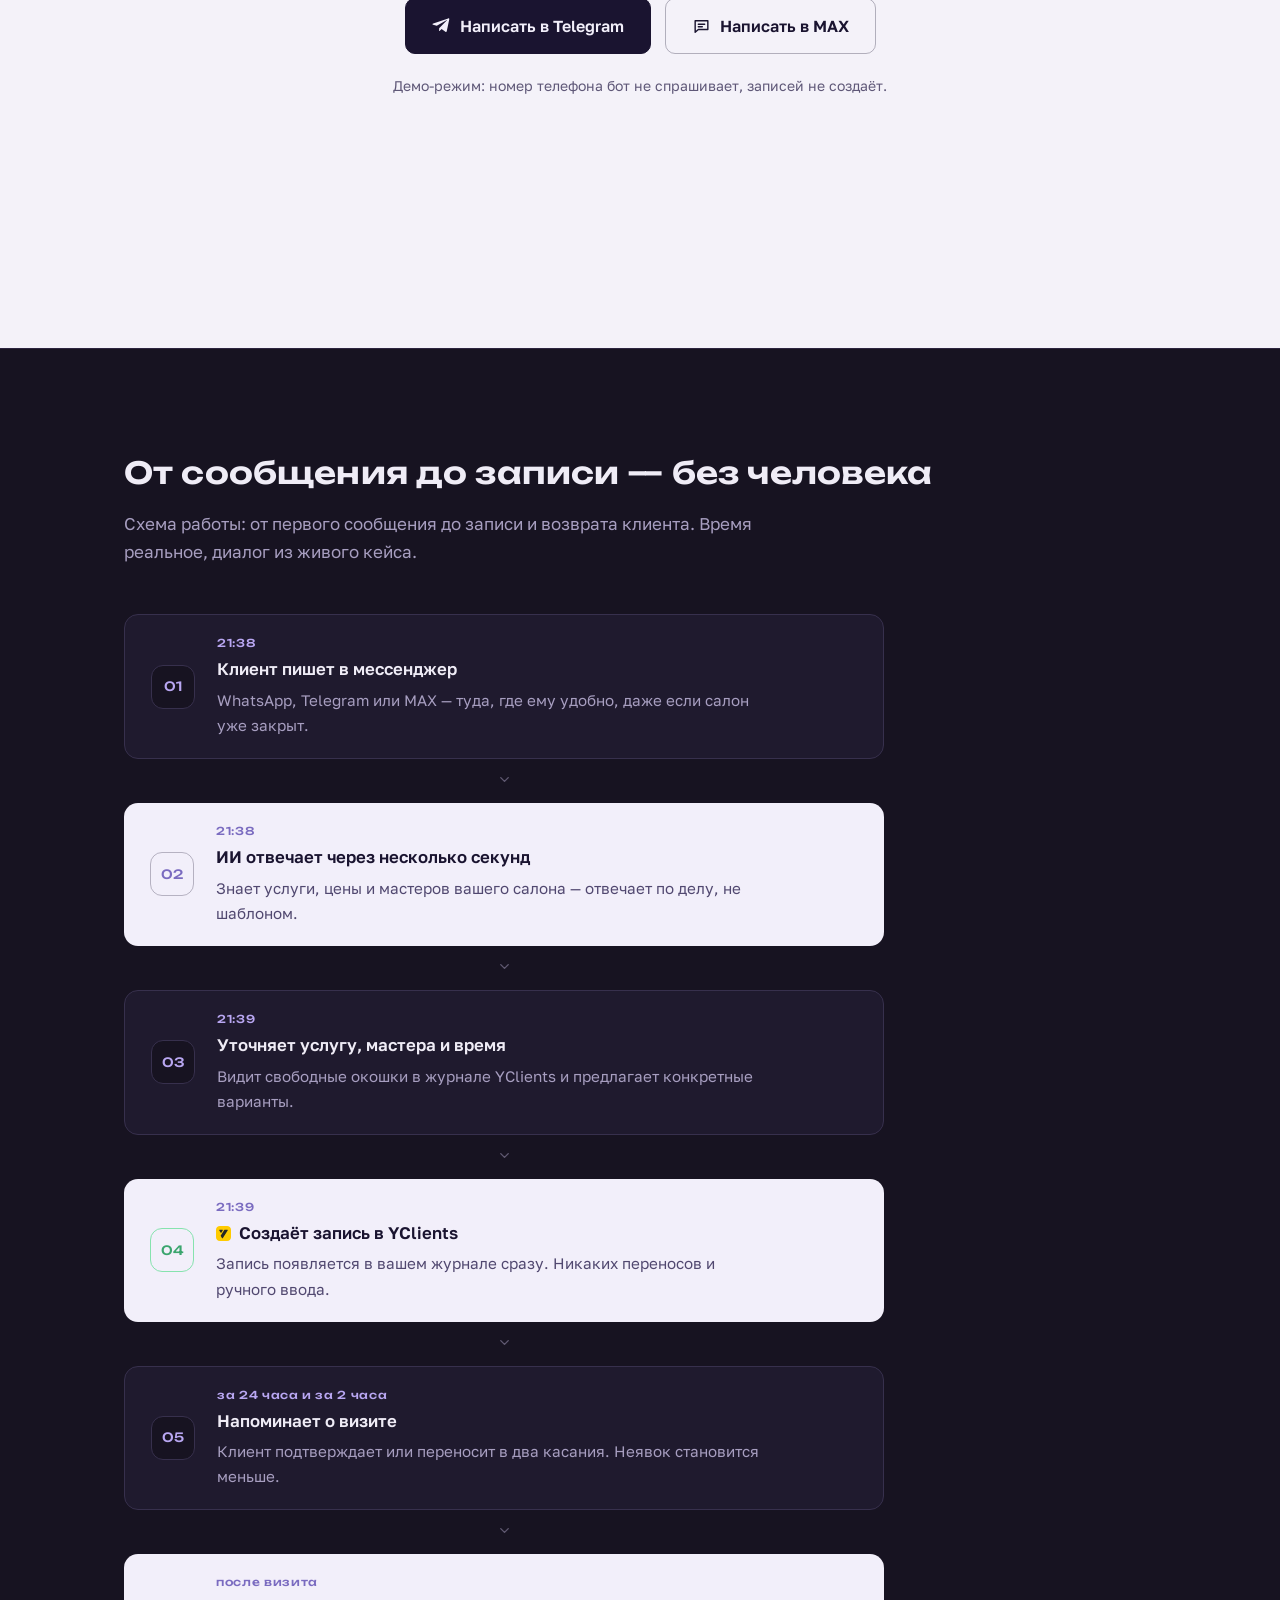
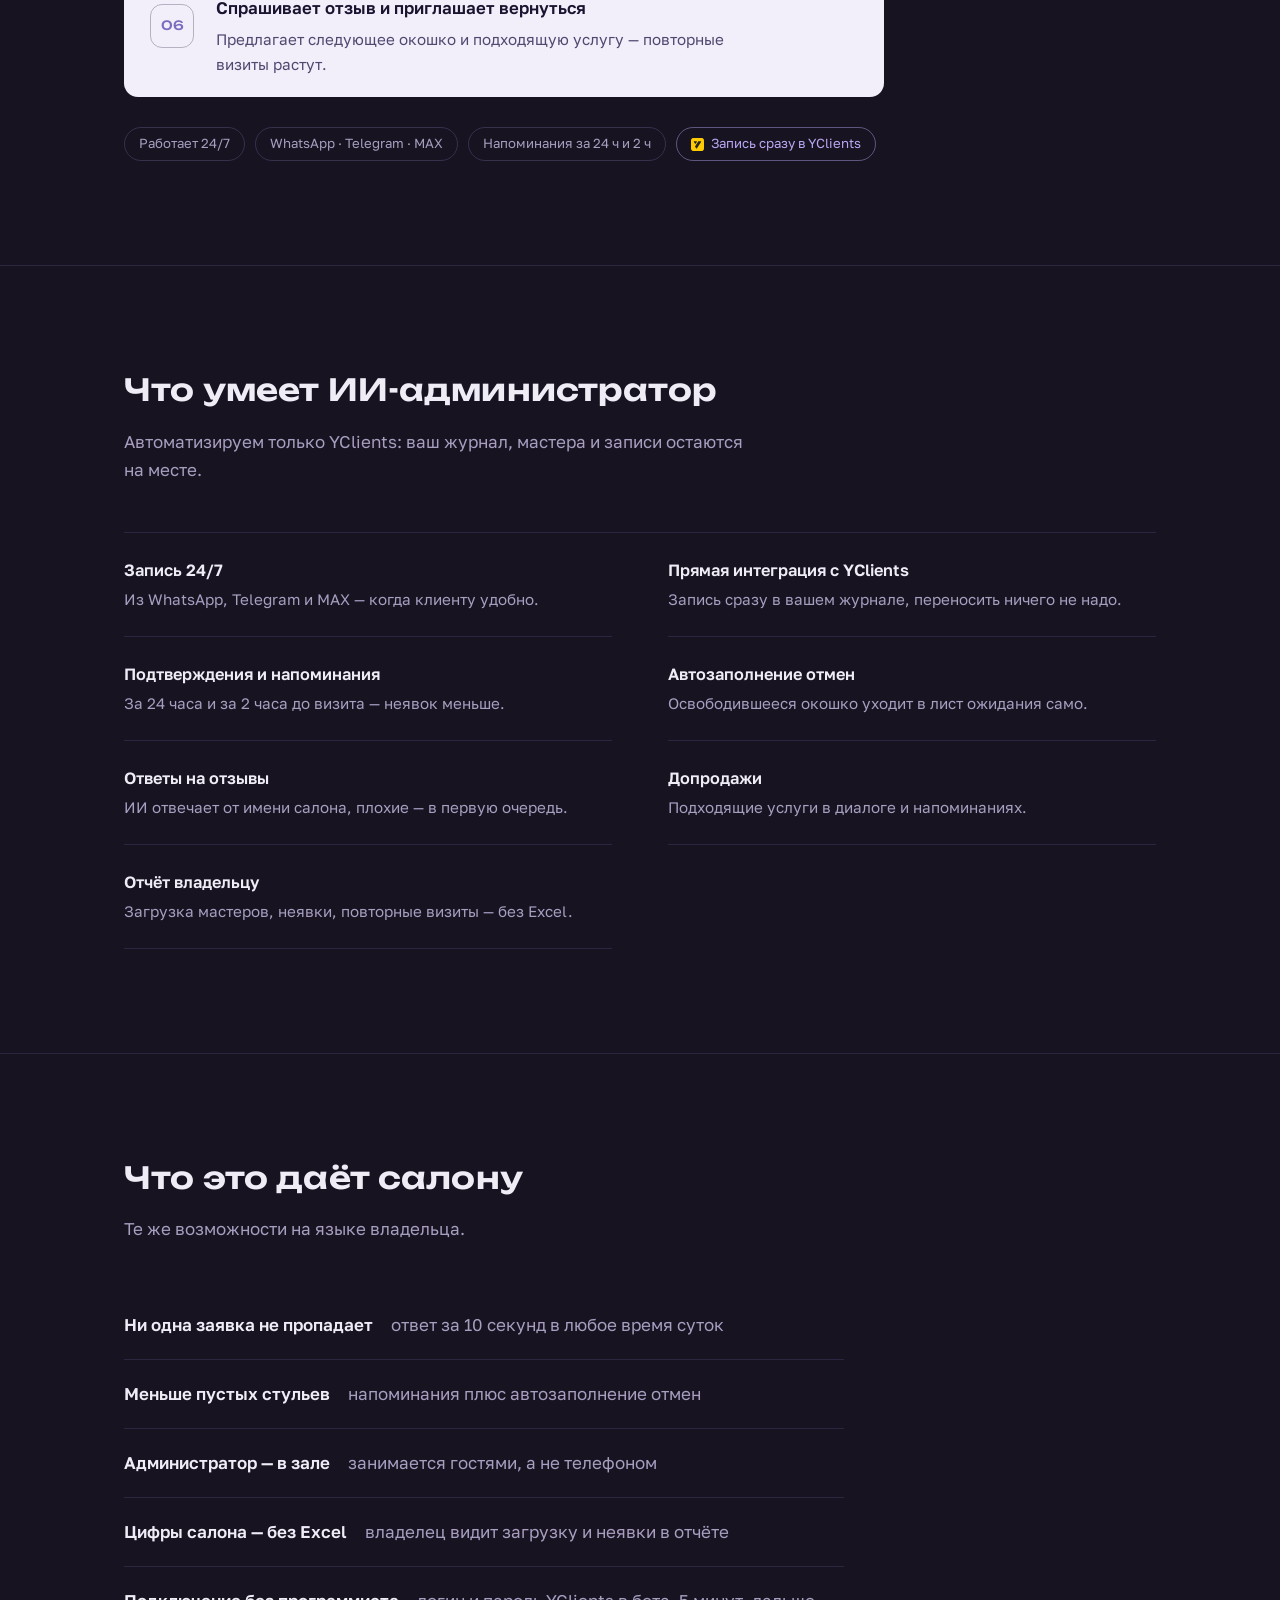
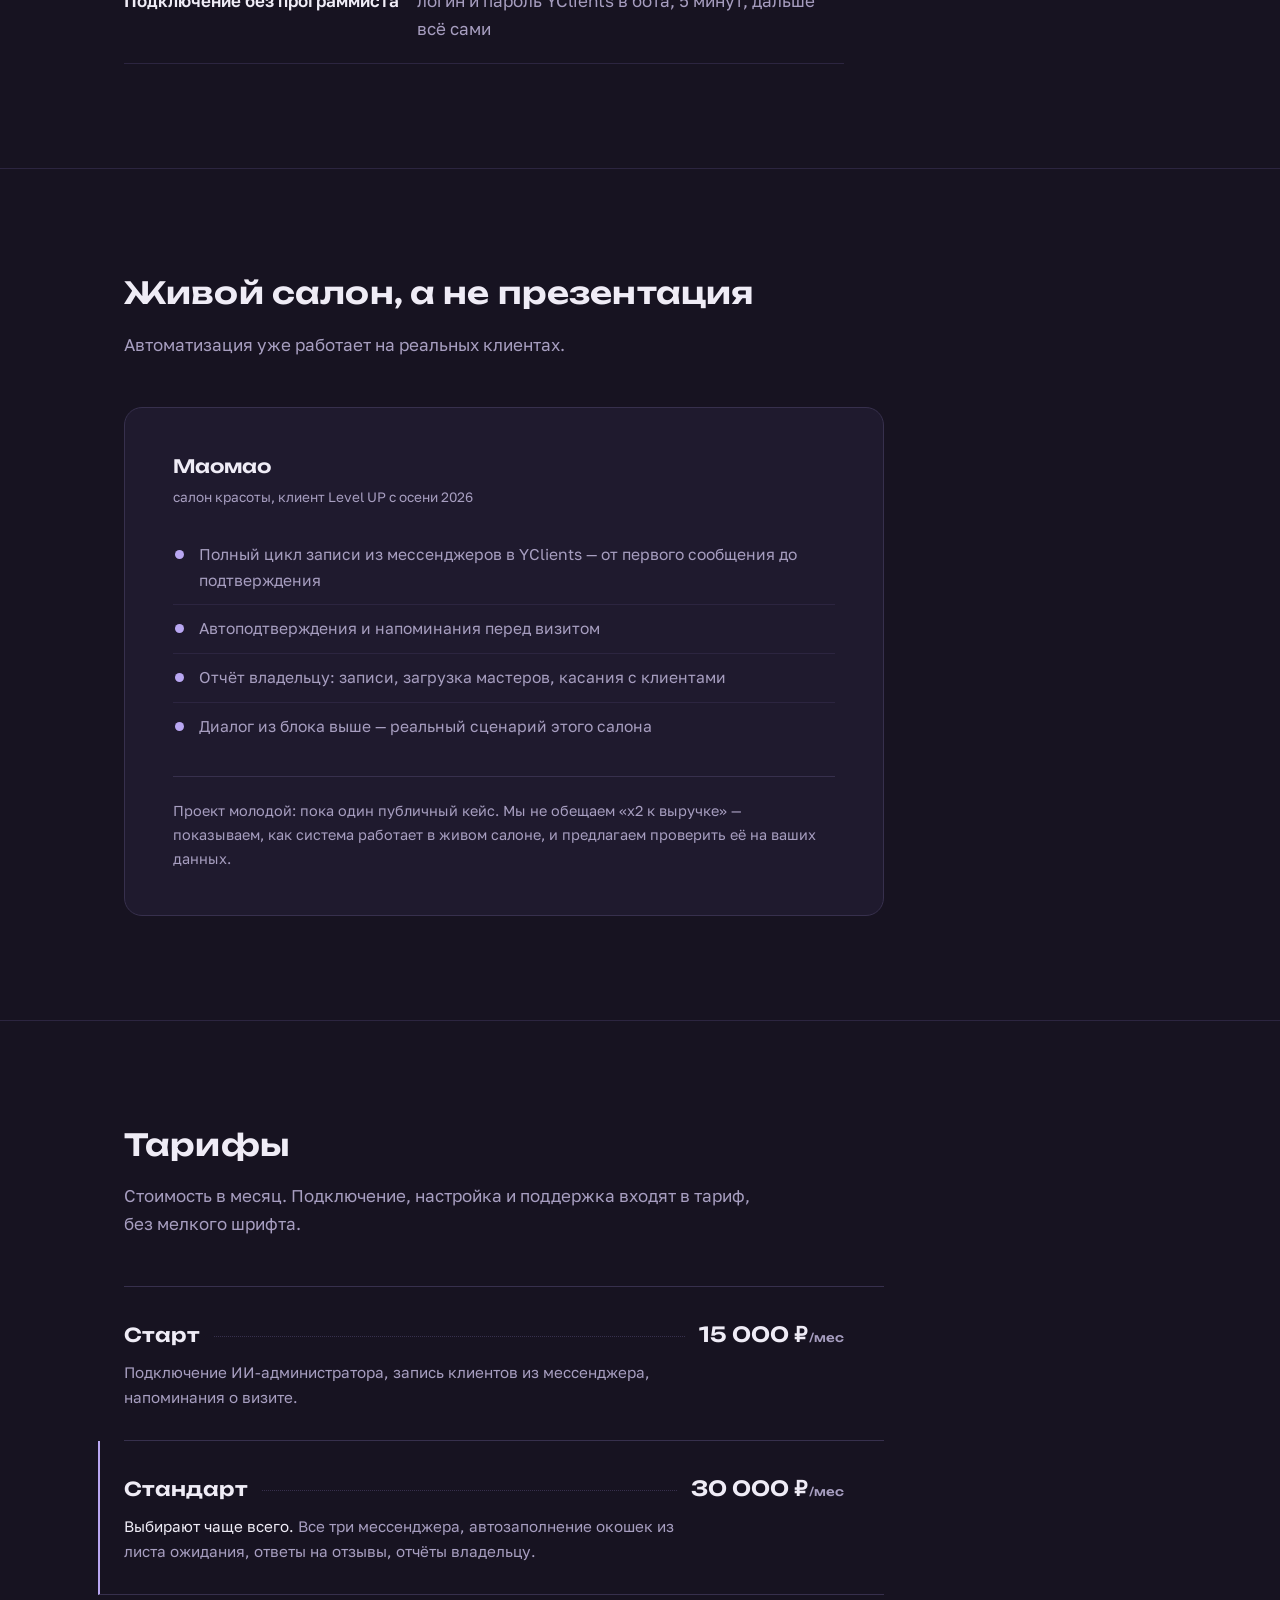
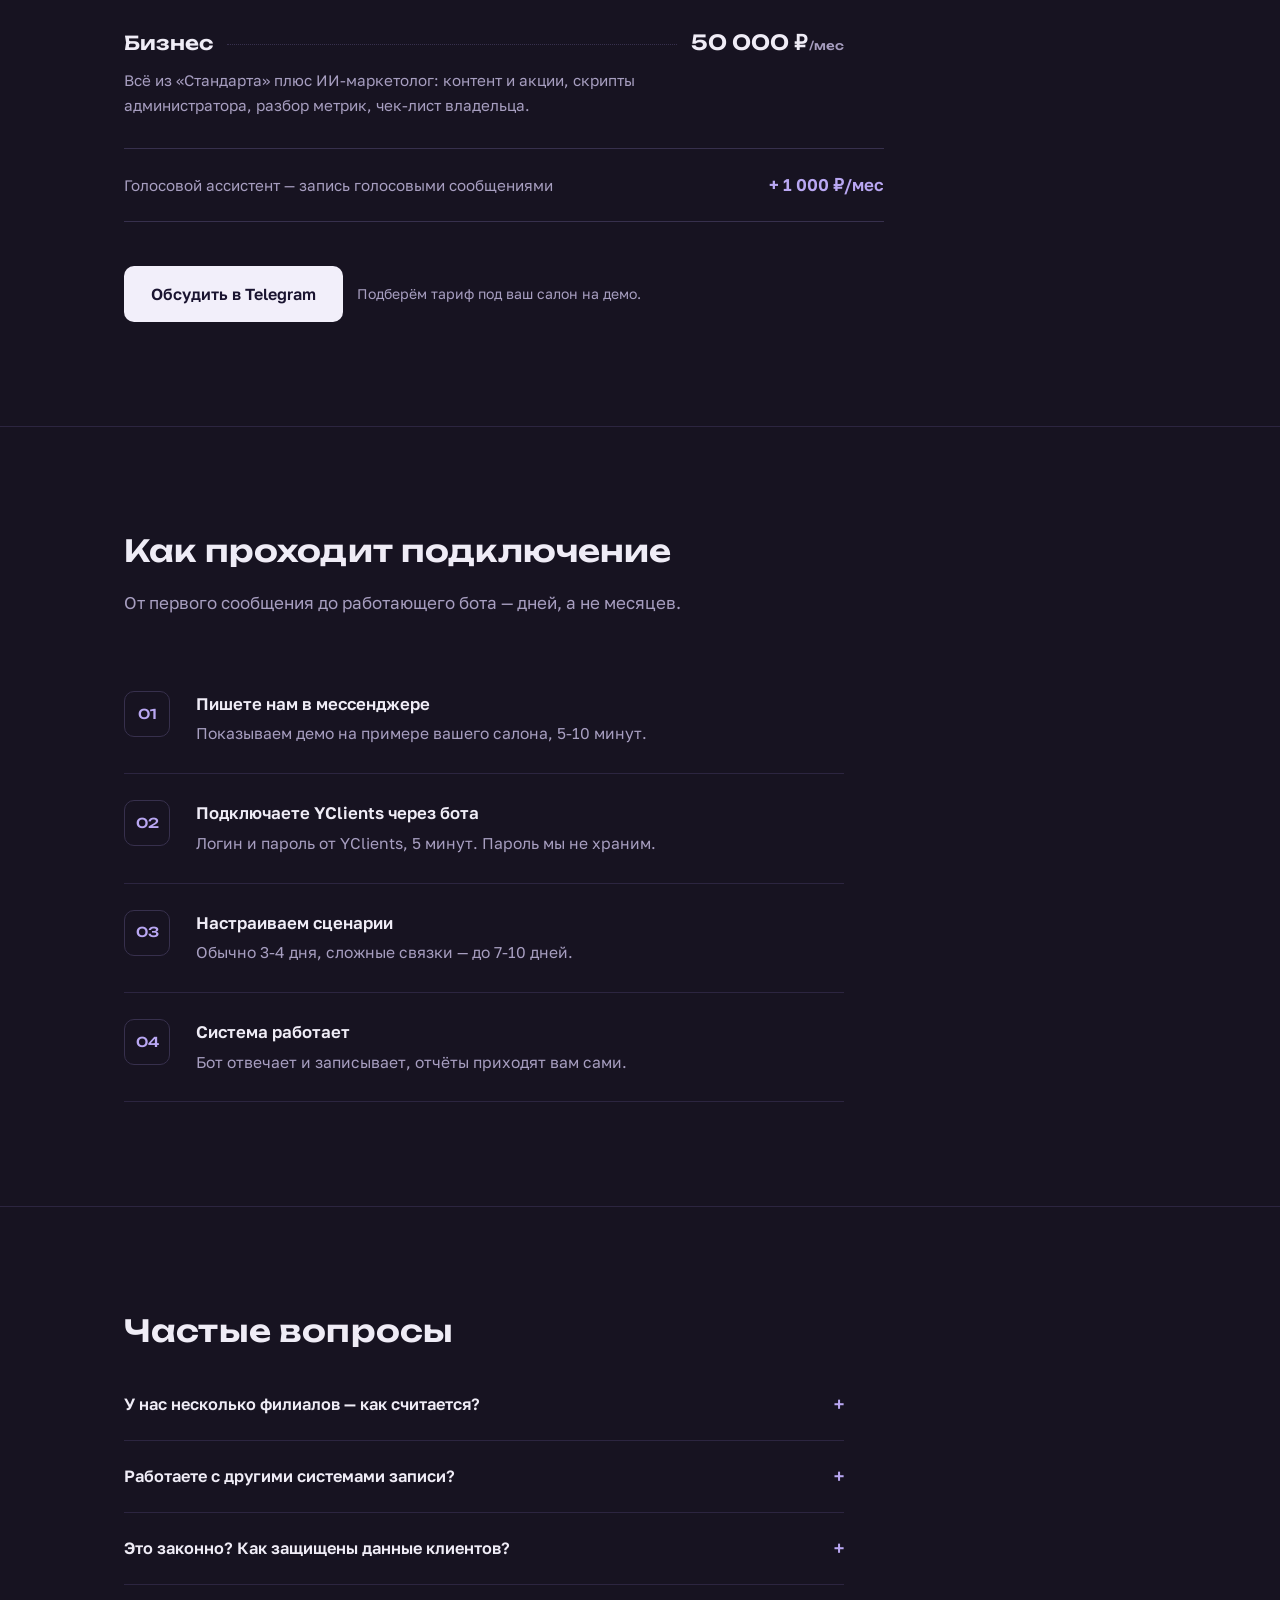
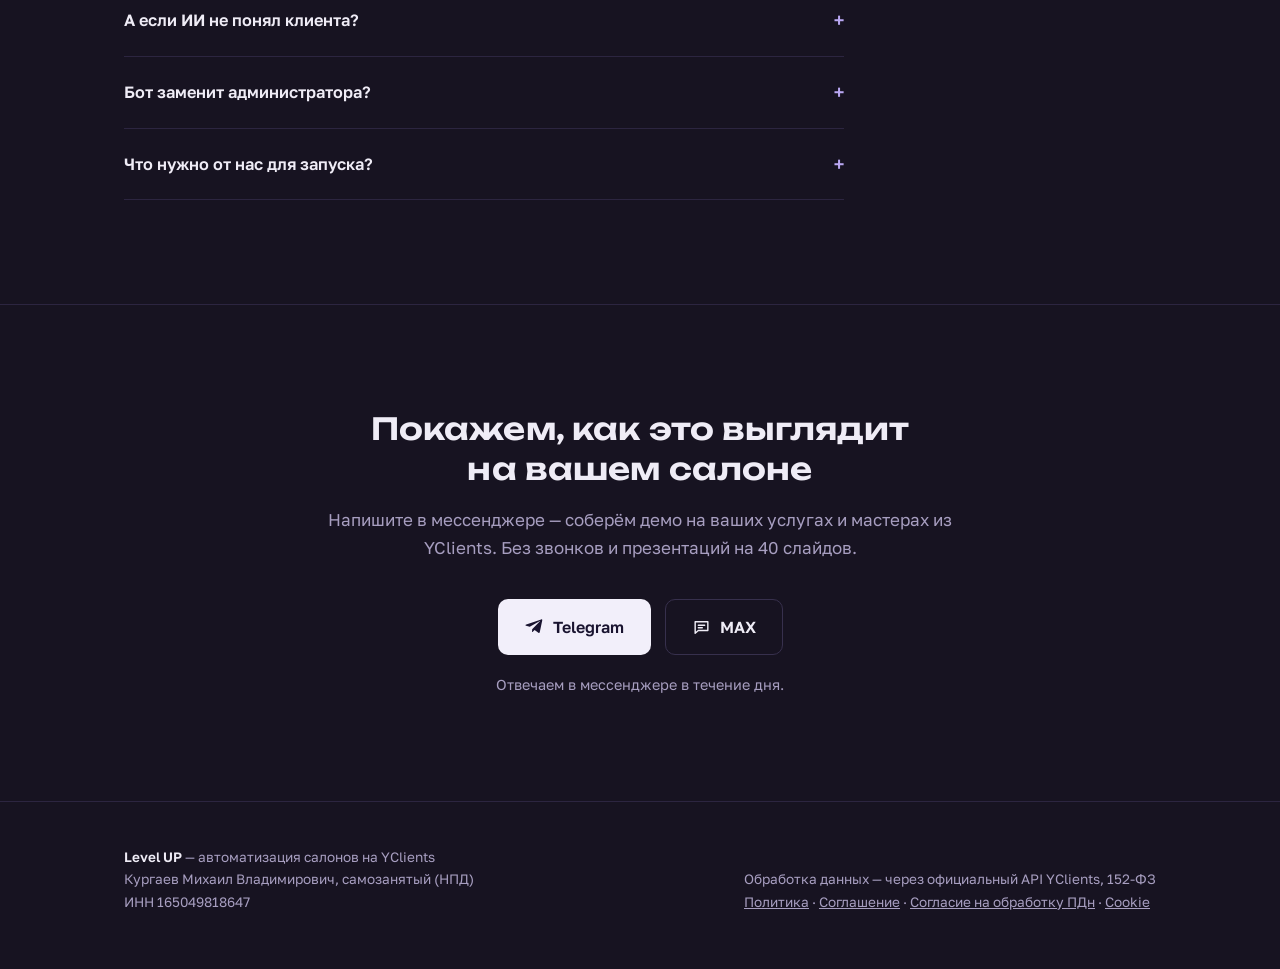
==== commit d114be88: "152-FZ package: privacy rewrite + terms/consent/cookies pages, cookie banner, self-hosted fonts; inc" ====
--- a/index.html
+++ b/index.html
@@ -14,9 +14,7 @@
 <meta name="twitter:card" content="summary_large_image">
 <meta name="theme-color" content="#171321">
 <link rel="icon" href="data:image/svg+xml,%3Csvg xmlns='http://www.w3.org/2000/svg' viewBox='0 0 32 32'%3E%3Crect width='32' height='32' rx='7' fill='%23171321'/%3E%3Cpath d='M9 7v14h10v4H5V7z' fill='%23B9A7F2'/%3E%3Cpath d='M17 7h10l-10 10V7z' fill='%23F3C6CE'/%3E%3C/svg%3E">
-<link rel="preconnect" href="https://fonts.googleapis.com">
-<link rel="preconnect" href="https://fonts.gstatic.com" crossorigin>
-<link href="https://fonts.googleapis.com/css2?family=Unbounded:wght@500;600;700&family=Golos+Text:wght@400;500;600&display=swap" rel="stylesheet">
+<link rel="stylesheet" href="/fonts/fonts.css">
 <style>
 :root{
   --bg:#171321;
@@ -598,7 +596,10 @@
     </div>
     <div style="align-self:flex-end">
       Обработка данных — через официальный API YClients, 152-ФЗ<br>
-      <a href="privacy.html" style="color:var(--muted)">Политика конфиденциальности</a>
+      <a href="/privacy" style="color:var(--muted)">Политика</a> ·
+      <a href="/terms" style="color:var(--muted)">Соглашение</a> ·
+      <a href="/consent" style="color:var(--muted)">Согласие на обработку ПДн</a> ·
+      <a href="/cookies" style="color:var(--muted)">Cookie</a>
     </div>
   </div>
 </footer>
@@ -642,5 +643,28 @@
   setTimeout(start,600); // страховка
 })();
 </script>
+
+<!-- cookie banner -->
+<style>
+.ckbn{position:fixed;left:16px;right:16px;bottom:16px;z-index:120;max-width:720px;margin:0 auto;background:var(--surface-2);border:1px solid var(--line);border-radius:14px;padding:14px 18px;display:flex;gap:16px;align-items:center;justify-content:space-between;flex-wrap:wrap;font-size:.85rem;color:var(--muted);box-shadow:0 12px 32px rgba(0,0,0,.4)}
+.ckbn a{color:var(--iris)}
+.ckbn button{font-family:var(--font-body);font-size:.85rem;font-weight:600;color:#171321;background:var(--iris);border:0;border-radius:9px;padding:9px 18px;cursor:pointer}
+</style>
+<div class="ckbn" id="ckbn" hidden>
+  <span>Мы используем только технические cookie для работы сайта и личного кабинета. Без аналитики и рекламы. <a href="/cookies">Подробнее</a></span>
+  <button type="button" id="ckbn-ok">Понятно</button>
+</div>
+<script>
+(function(){
+  try{
+    if(localStorage.getItem('lu_cookie_ok'))return;
+    var b=document.getElementById('ckbn');
+    b.hidden=false;
+    document.getElementById('ckbn-ok').addEventListener('click',function(){
+      localStorage.setItem('lu_cookie_ok','1');b.hidden=true;
+    });
+  }catch(e){}
+})();
+</script>
 </body>
 </html>
--- a/fonts/fonts.css
+++ b/fonts/fonts.css
@@ -0,0 +1,4 @@
+@font-face{font-family:'Unbounded';font-style:normal;font-weight:400 800;font-display:swap;src:url(Unbounded-cyrillic.woff2) format('woff2');unicode-range:U+0301,U+0400-045F,U+0490-0491,U+04B0-04B1,U+2116;}
+@font-face{font-family:'Unbounded';font-style:normal;font-weight:400 800;font-display:swap;src:url(Unbounded-latin.woff2) format('woff2');unicode-range:U+0000-00FF,U+0131,U+0152-0153,U+02BB-02BC,U+02C6,U+02DA,U+02DC,U+2000-206F,U+20AC,U+2122,U+2191,U+2193,U+2212,U+2215,U+FEFF,U+FFFD;}
+@font-face{font-family:'Golos Text';font-style:normal;font-weight:400 900;font-display:swap;src:url(GolosText-cyrillic.woff2) format('woff2');unicode-range:U+0301,U+0400-045F,U+0490-0491,U+04B0-04B1,U+2116;}
+@font-face{font-family:'Golos Text';font-style:normal;font-weight:400 900;font-display:swap;src:url(GolosText-latin.woff2) format('woff2');unicode-range:U+0000-00FF,U+0131,U+0152-0153,U+02BB-02BC,U+02C6,U+02DA,U+02DC,U+2000-206F,U+20AC,U+2122,U+2191,U+2193,U+2212,U+2215,U+FEFF,U+FFFD;}
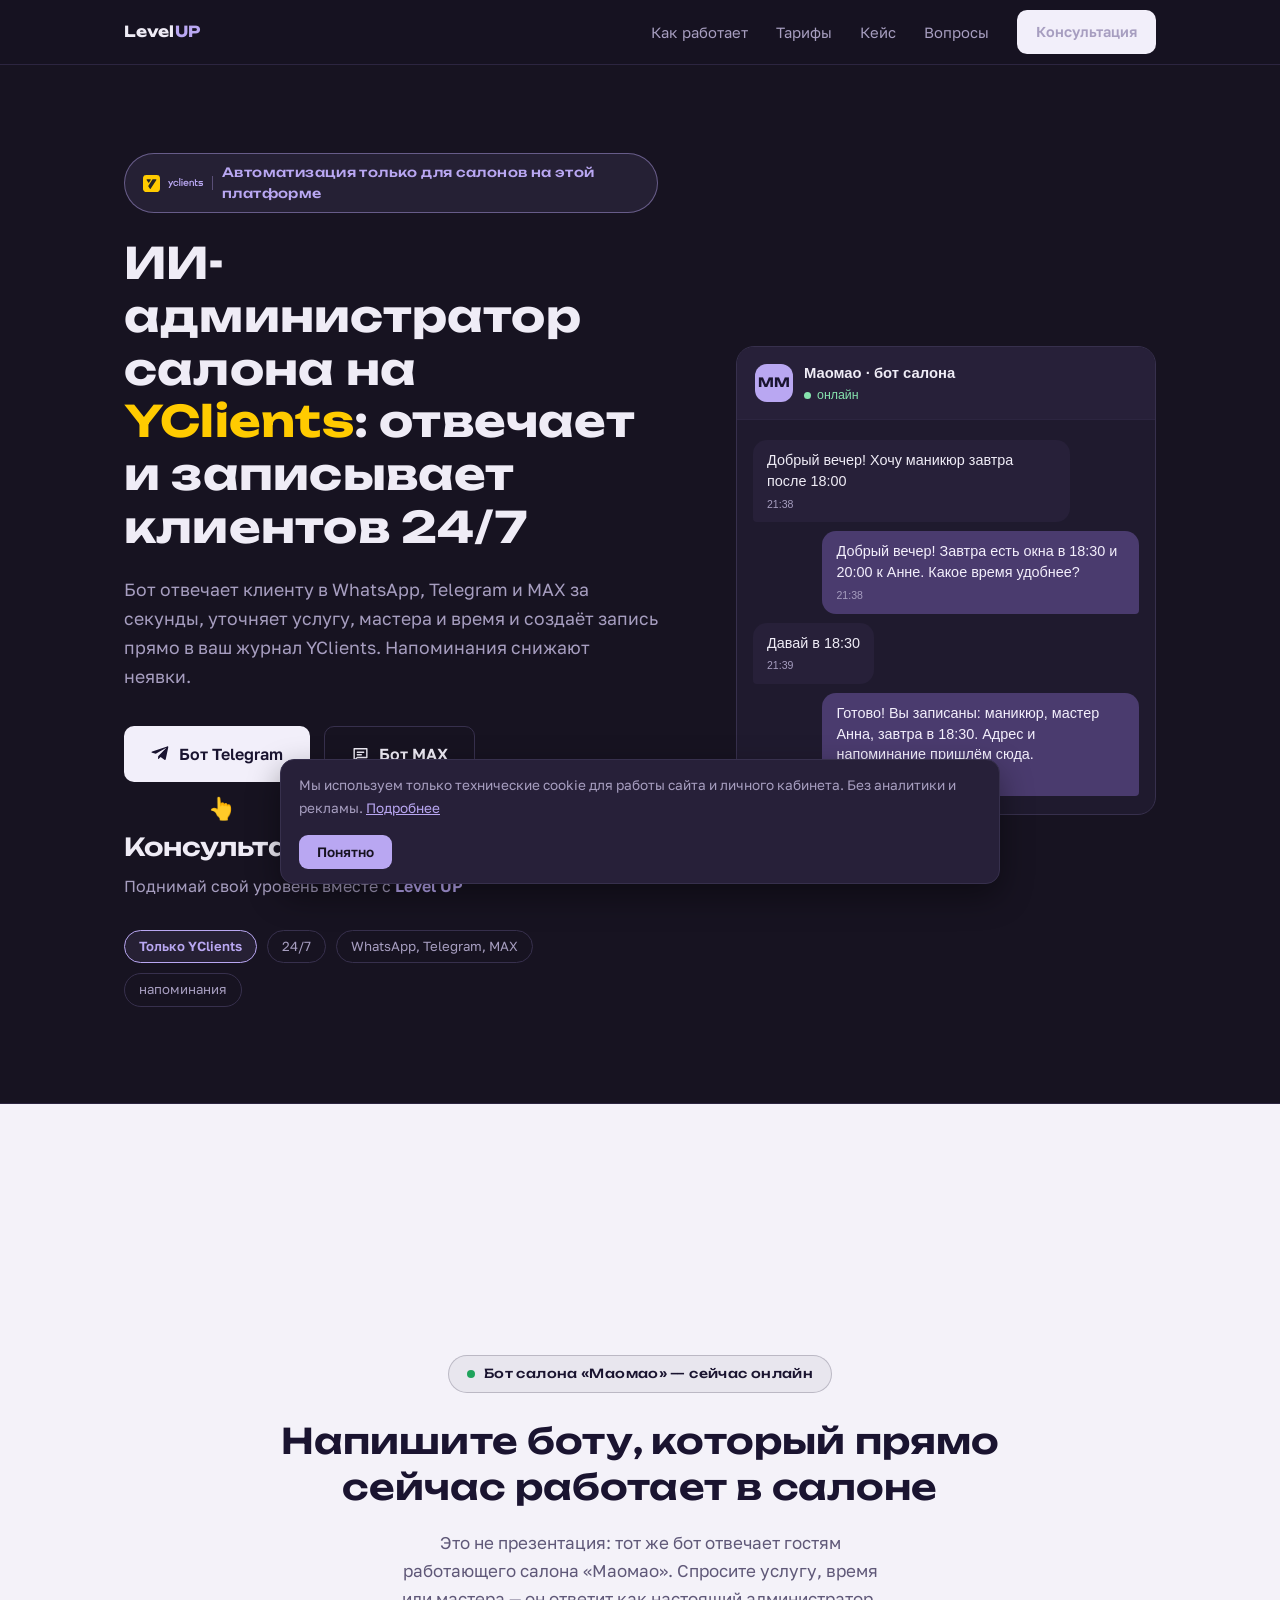
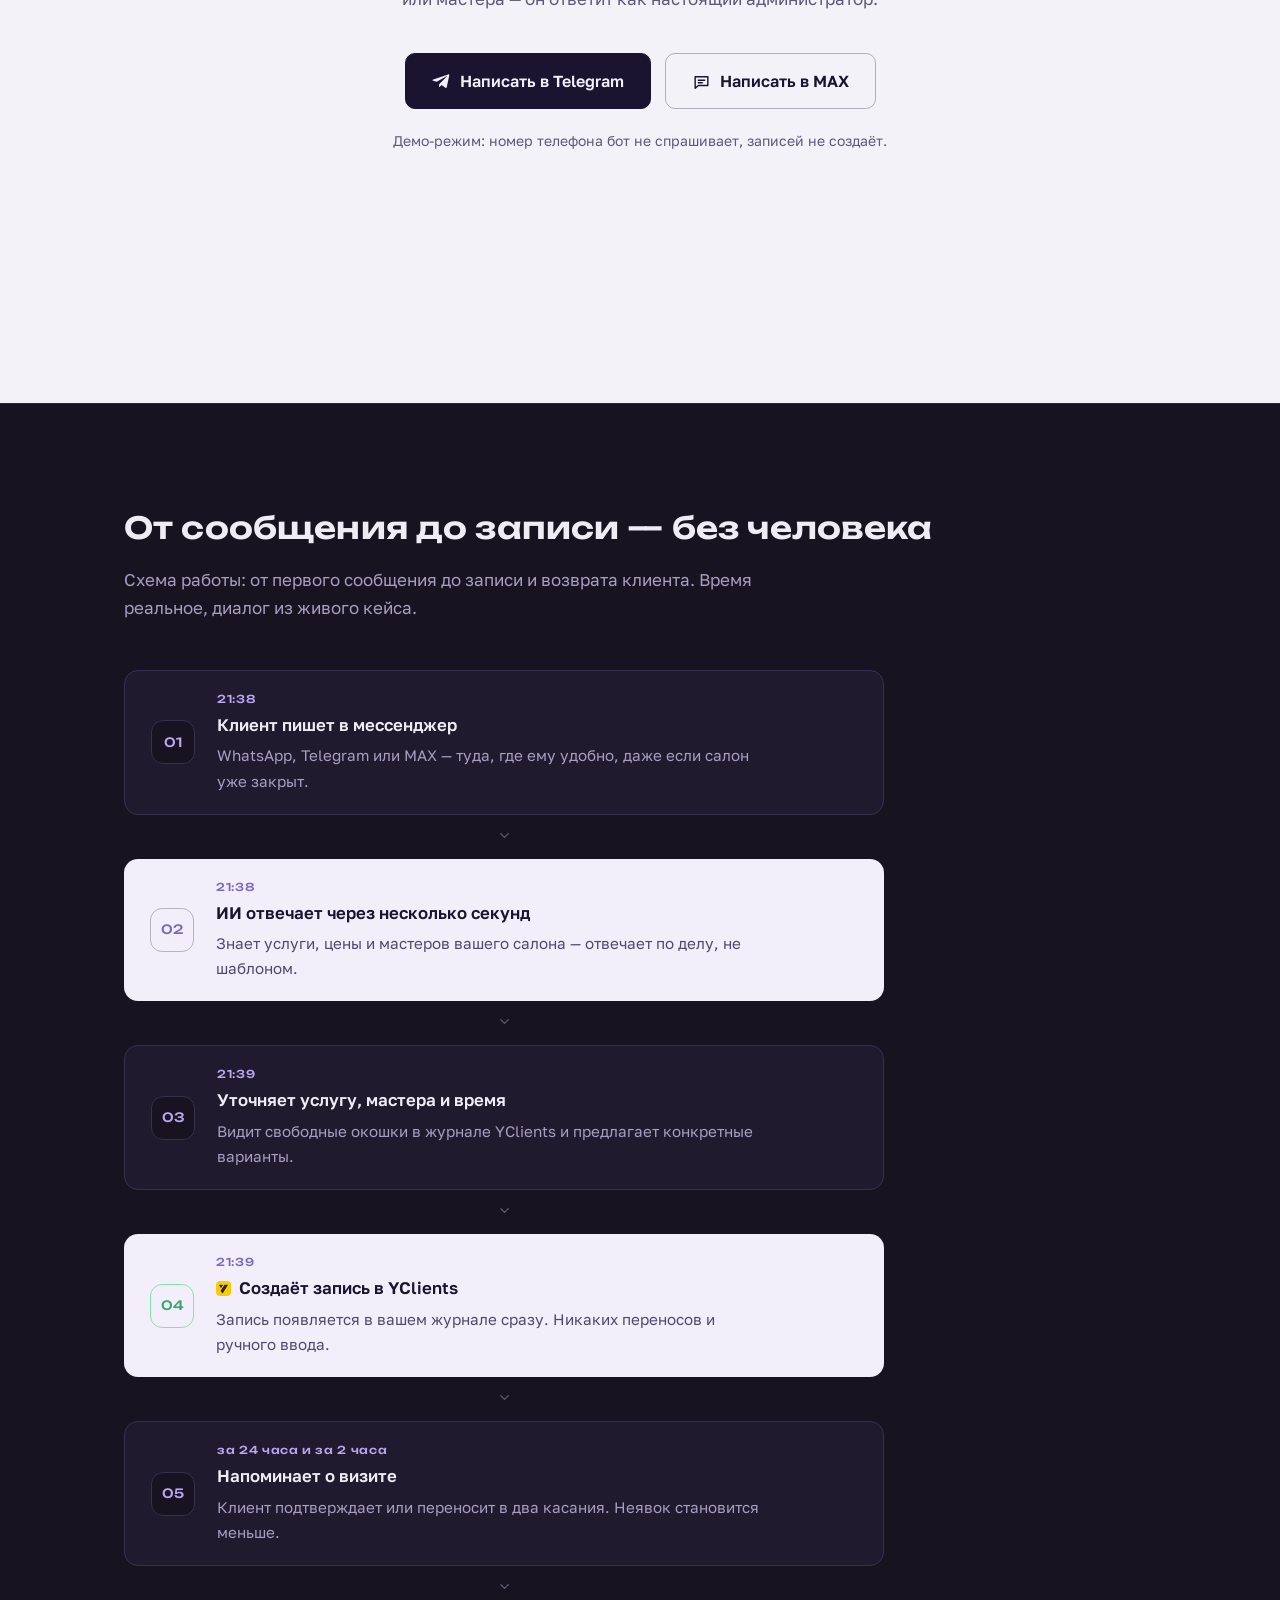
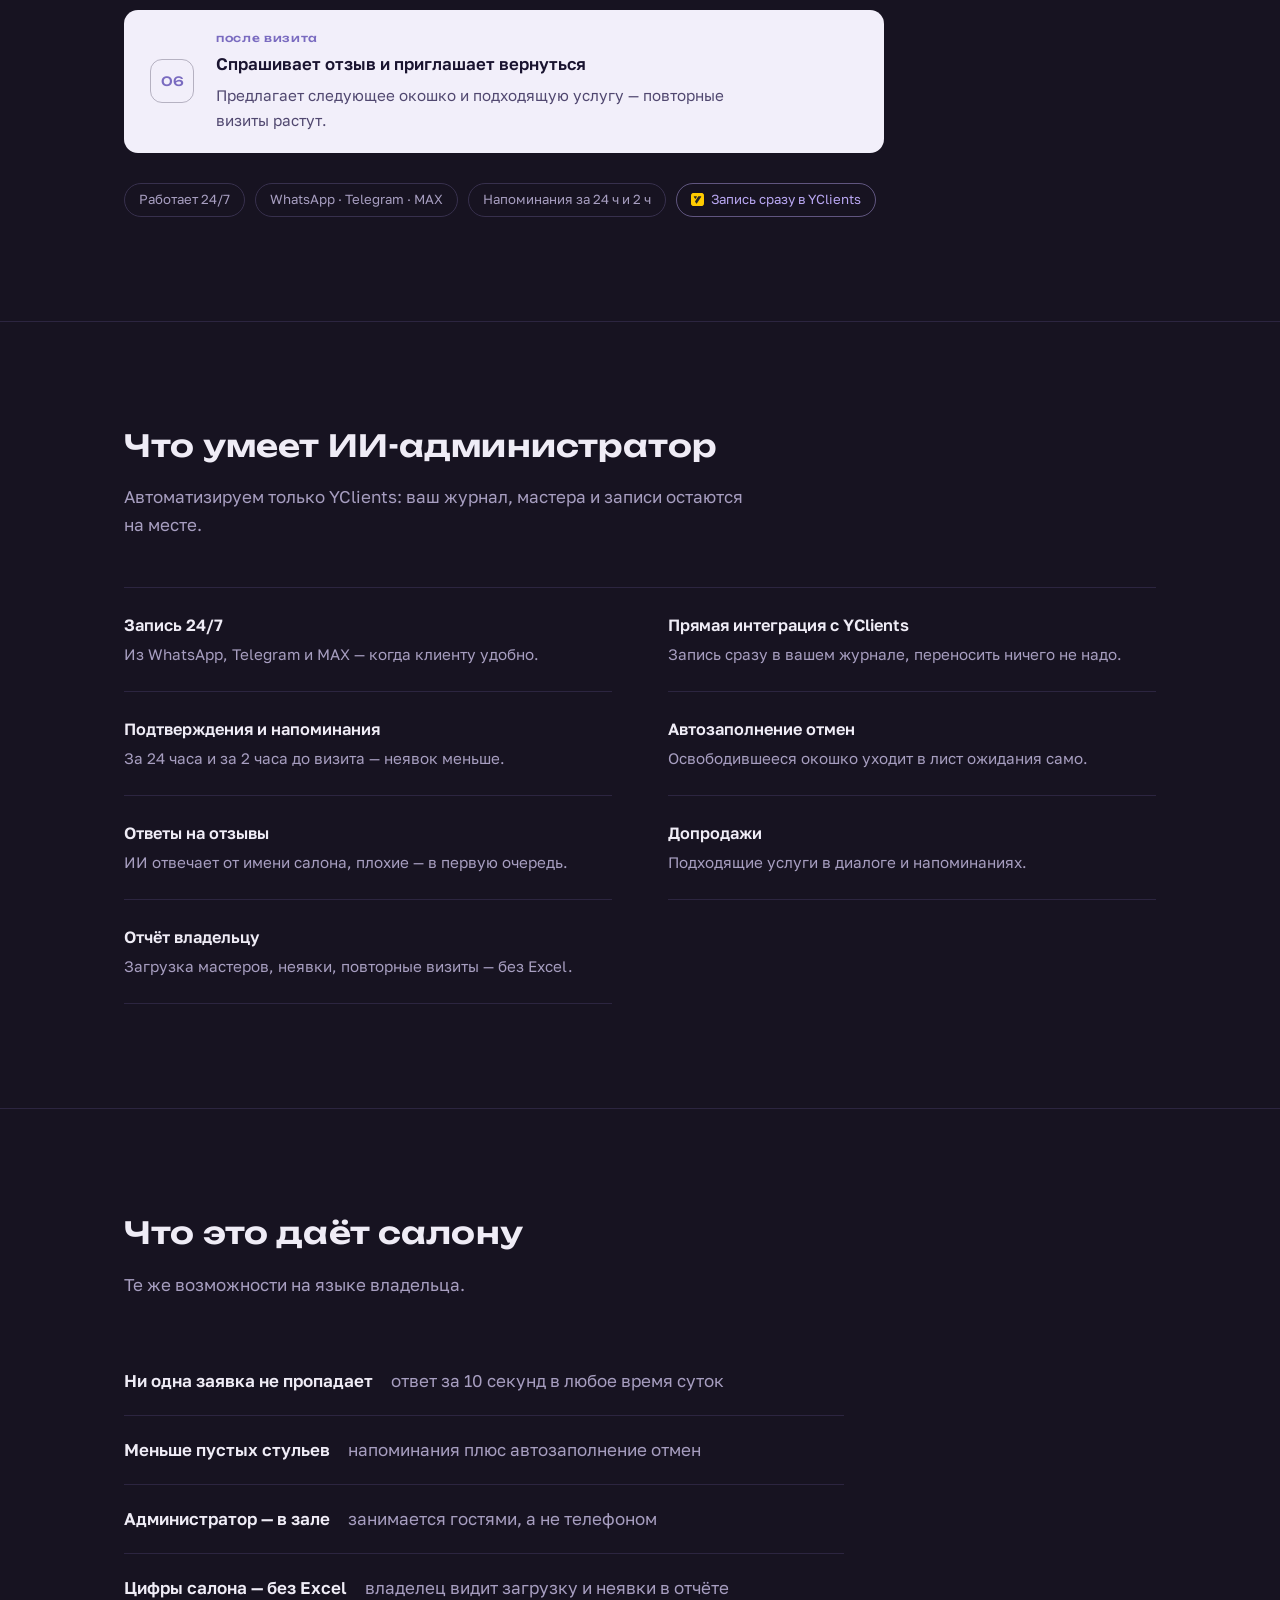
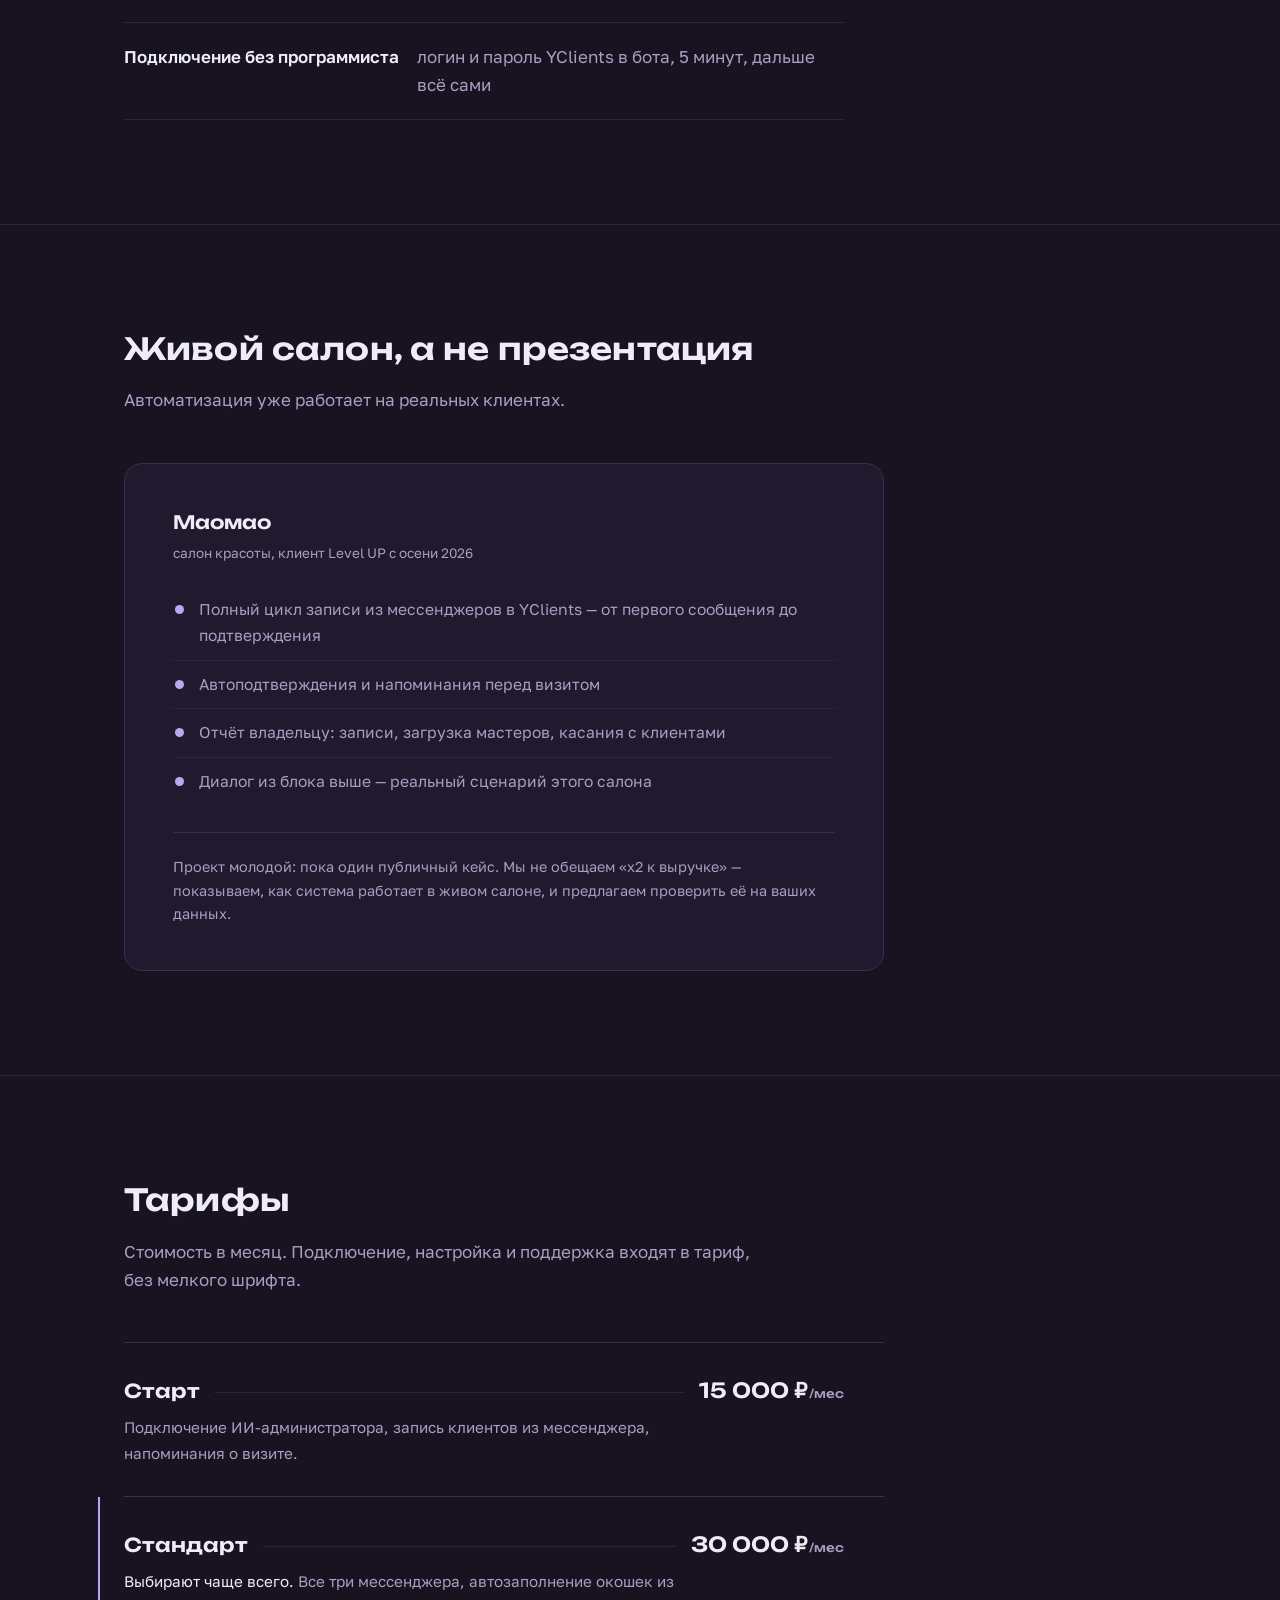
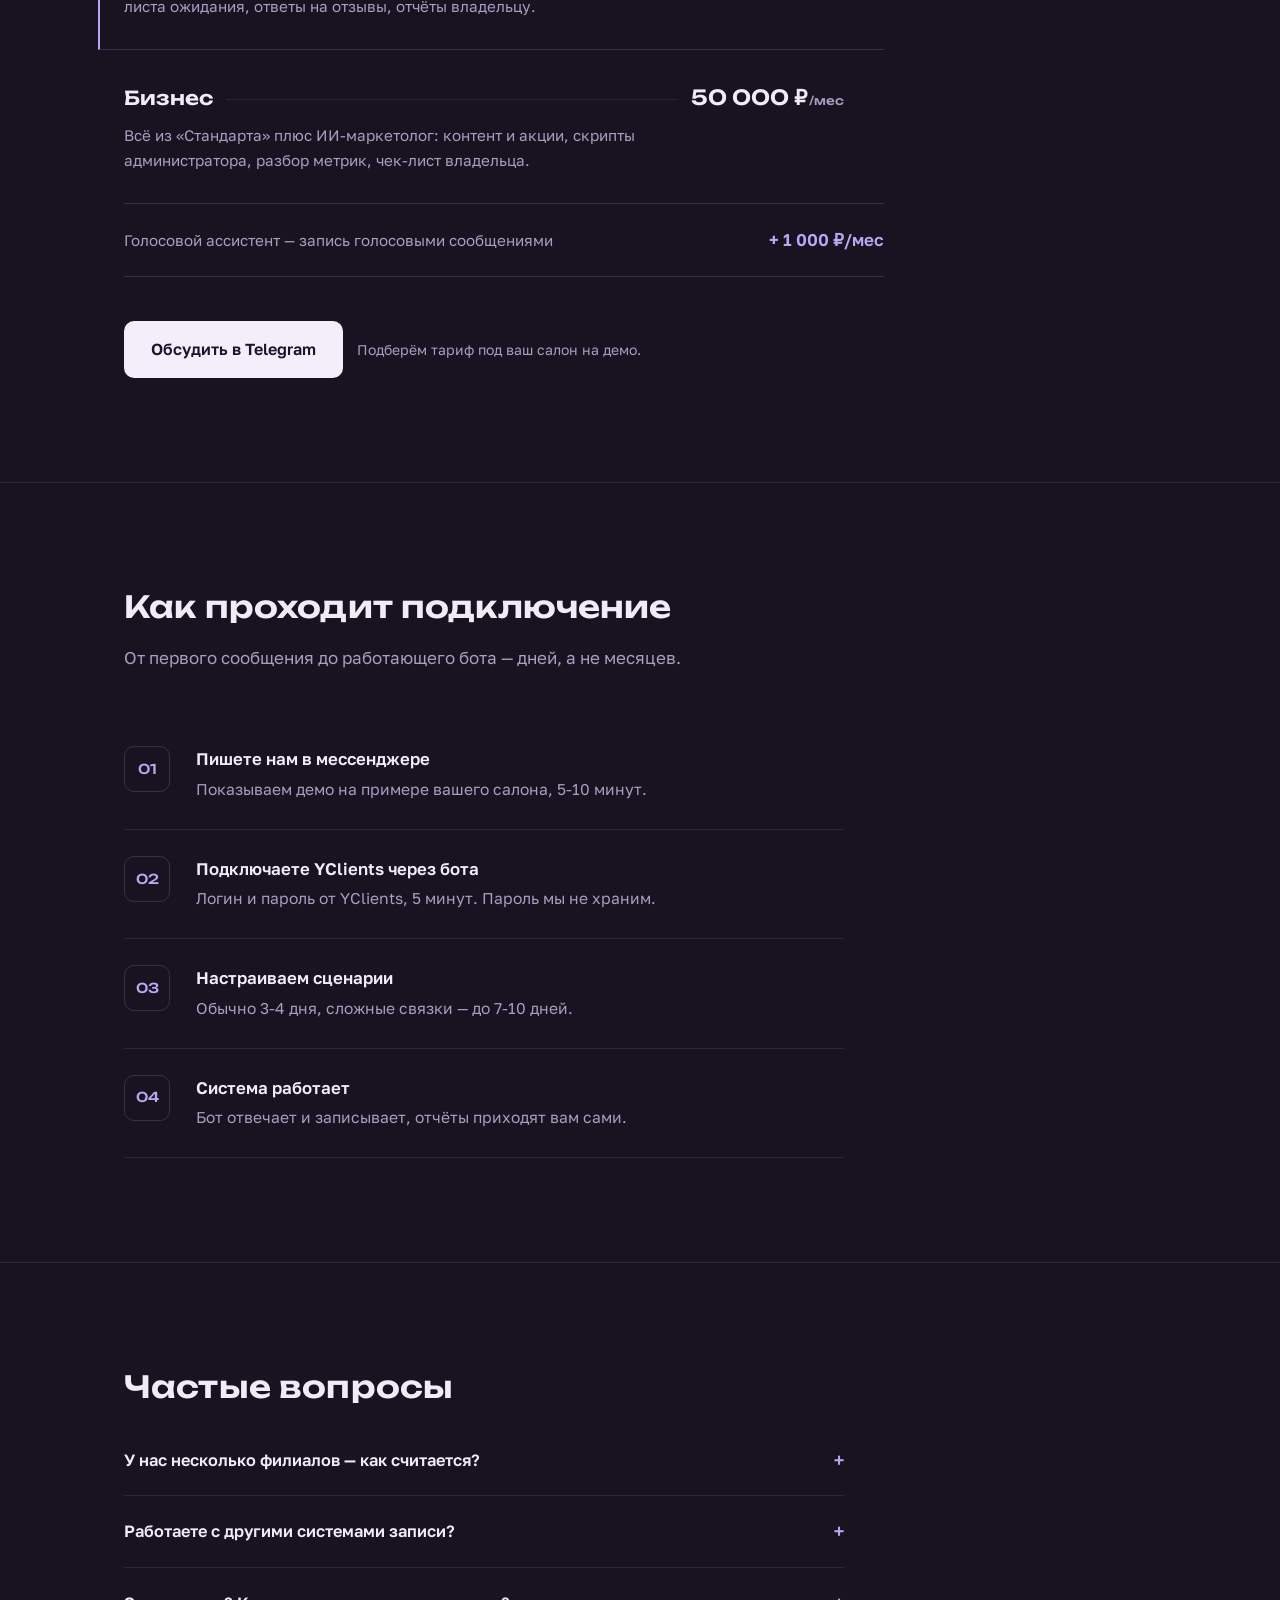
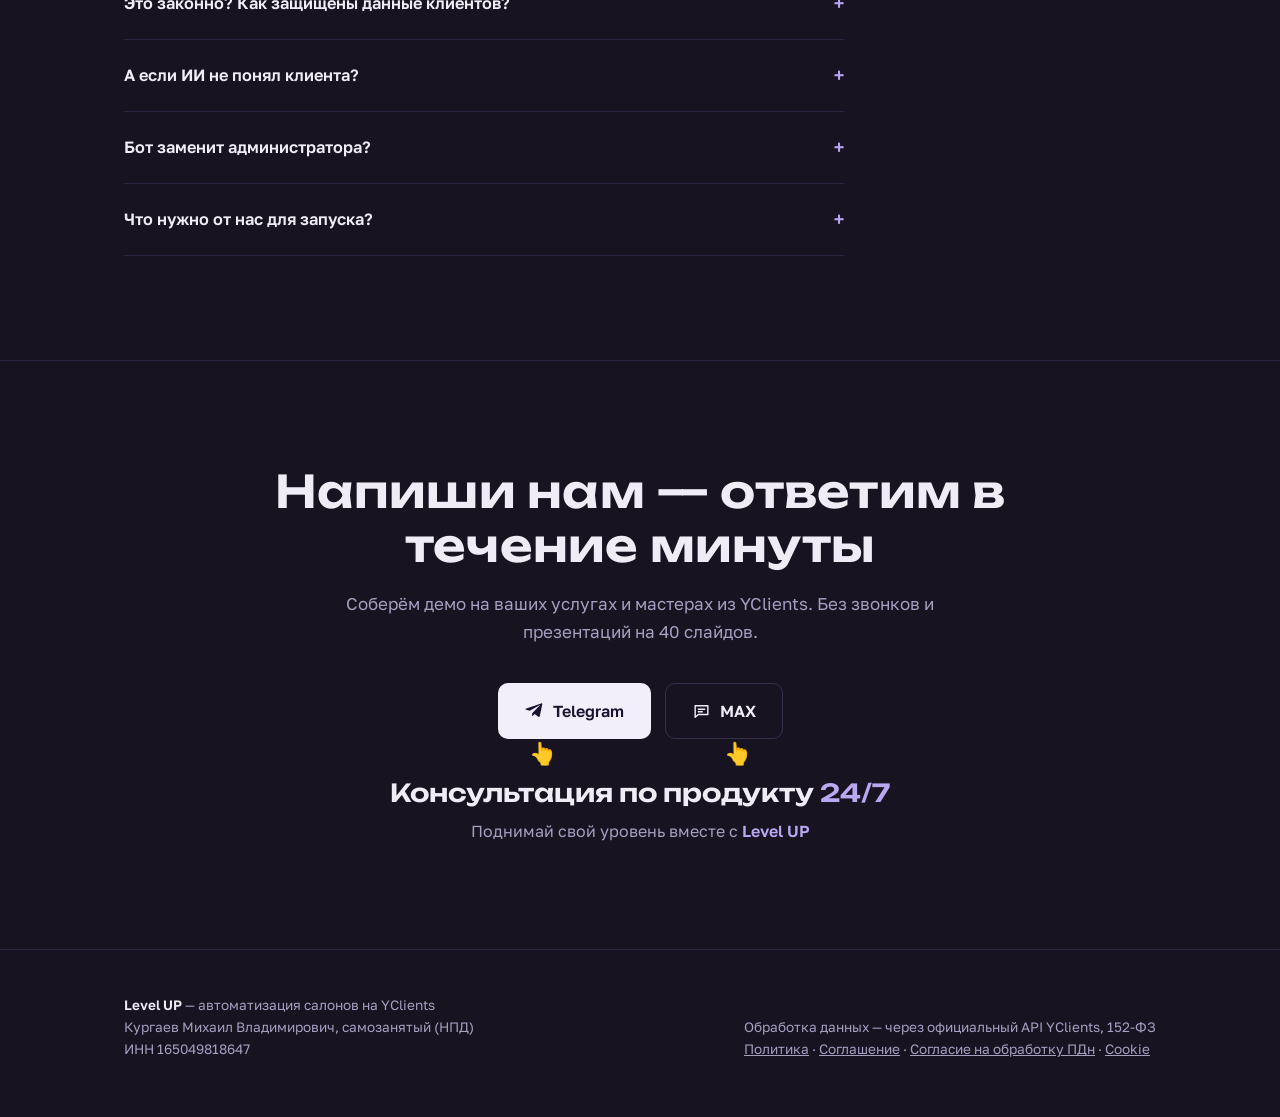
==== commit 5566dbf9: "CTA под кнопками ботов: пальцы вверх + «Консультация по продукту 24/7» + тэглайн Level UP; бургер-ме" ====
--- a/index.html
+++ b/index.html
@@ -56,7 +56,20 @@
 nav .links a{color:var(--muted);text-decoration:none;font-size:.925rem}
 nav .links a:hover{color:var(--text)}
 nav .links a.btn:hover{color:var(--btn-text)}
-@media(max-width:760px){nav .links a:not(.nav-cta){display:none}}
+/* burger (мобильное меню) */
+.burger{display:none;background:none;border:0;cursor:pointer;padding:10px;margin:-10px;flex:none}
+.burger span{display:block;width:22px;height:2px;border-radius:2px;background:var(--text);margin:5px 0;transition:transform .25s ease,opacity .25s ease}
+.burger.x span:nth-child(1){transform:translateY(7px) rotate(45deg)}
+.burger.x span:nth-child(2){opacity:0}
+.burger.x span:nth-child(3){transform:translateY(-7px) rotate(-45deg)}
+.mmenu{display:none;position:fixed;top:64px;left:0;right:0;z-index:49;background:rgba(23,19,33,.97);backdrop-filter:blur(12px);border-bottom:1px solid var(--line);flex-direction:column;padding:6px 24px 20px}
+.mmenu.open{display:flex}
+.mmenu a{color:var(--text);text-decoration:none;font-size:1.05rem;padding:14px 4px;border-bottom:1px solid var(--line-soft)}
+.mmenu a.btn{border-bottom:none;margin:10px 0 2px;justify-content:center;color:var(--btn-text)}
+@media(max-width:760px){
+  nav .links a:not(.nav-cta){display:none}
+  .burger{display:block}
+}
 
 /* ---------- buttons ---------- */
 .btn{
@@ -98,6 +111,31 @@
 .chips{display:flex;gap:10px;flex-wrap:wrap;margin-top:30px}
 .chips span{font-size:.825rem;color:var(--muted);border:1px solid var(--line);border-radius:99px;padding:5px 14px;white-space:nowrap}
 .chips .chip-y{color:var(--iris);border-color:var(--iris);background:rgba(185,167,242,.09);font-weight:600}
+/* призыв под кнопками ботов: пальцы вверх + крупная надпись */
+.cta-fingers{display:flex;gap:10.5rem;padding-left:5.25rem;font-size:1.35rem;line-height:1;margin:4px 0 12px}
+.cta-fingers span{display:inline-block;animation:finger-bounce 1.7s ease-in-out infinite}
+.cta-fingers span:nth-child(2){animation-delay:.3s}
+@keyframes finger-bounce{0%,100%{transform:translateY(3px)}50%{transform:translateY(-3px)}}
+.cta-callout{font-family:var(--font-display);font-weight:600;font-size:clamp(1.2rem,2.4vw,1.55rem);line-height:1.28;margin:0 0 10px}
+.cta-callout em{font-style:normal;color:var(--iris)}
+.cta-tagline{color:var(--muted);font-size:1rem}
+.cta-tagline b{color:var(--iris);font-weight:600}
+@media(max-width:480px){.cta-fingers{gap:5rem;padding-left:2.25rem}}
+/* центрированный вариант в финальном CTA */
+.final .cta-fingers{justify-content:center;padding-left:0}
+/* блики на кнопках ботов: световая полоса + подсветка */
+.hero .btns .btn{position:relative;overflow:hidden;animation:btn-glow 3.2s ease-out infinite}
+.hero .btns .btn::after{
+  content:"";position:absolute;top:-50%;bottom:-50%;width:38%;left:-60%;
+  transform:skewX(-20deg);pointer-events:none;
+  animation:btn-glint 3.2s ease-in-out infinite;
+}
+.hero .btn-primary::after{background:linear-gradient(100deg,transparent,rgba(122,92,219,.35),transparent)}
+.hero .btn-ghost::after{background:linear-gradient(100deg,transparent,rgba(255,255,255,.42),transparent)}
+.hero .btns .btn:nth-of-type(2){animation-delay:.6s}
+.hero .btns .btn:nth-of-type(2)::after{animation-direction:reverse;animation-delay:.6s}
+@keyframes btn-glint{0%{left:-60%}60%,100%{left:130%}}
+@keyframes btn-glow{0%{box-shadow:0 0 0 0 rgba(185,167,242,.45)}70%,100%{box-shadow:0 0 0 10px rgba(185,167,242,0)}}
 @media(max-width:880px){
   .hero .wrap{grid-template-columns:1fr;gap:48px}
   .hero{padding:64px 0 72px}
@@ -259,7 +297,7 @@
 
 /* ---------- final cta ---------- */
 .final .wrap{text-align:center;display:flex;flex-direction:column;align-items:center}
-.final h2{max-width:18em}
+.final h2{max-width:18em;font-size:clamp(1.85rem,4vw,2.8rem);line-height:1.2}
 .final .lede{margin-bottom:36px}
 .final .btns{display:flex;gap:14px;flex-wrap:wrap;justify-content:center}
 .final .note{margin-top:18px;font-size:.9rem;color:var(--muted)}
@@ -273,6 +311,8 @@
   html{scroll-behavior:auto}
   .typing i{animation:none;opacity:.5}
   .live .dot{animation:none}
+  .hero .btns .btn,.hero .btns .btn::after{animation:none}
+  .cta-fingers span{animation:none}
   *{transition:none!important}
 }
 </style>
@@ -287,10 +327,20 @@
       <a href="#price">Тарифы</a>
       <a href="#case">Кейс</a>
       <a href="#faq">Вопросы</a>
-      <a class="btn btn-primary nav-cta" style="padding:9px 18px;font-size:.9rem" href="https://t.me/First_connect_levelup_bot" target="_blank" rel="noopener">Демо</a>
-    </div>
+      <a class="btn btn-primary nav-cta" style="padding:9px 18px;font-size:.9rem" href="https://t.me/First_connect_levelup_bot" target="_blank" rel="noopener">Консультация</a>
+    </div>
+    <button class="burger" id="burger" type="button" aria-label="Открыть меню" aria-expanded="false" aria-controls="mmenu">
+      <span></span><span></span><span></span>
+    </button>
   </div>
 </nav>
+<div class="mmenu" id="mmenu">
+  <a href="#how">Как работает</a>
+  <a href="#price">Тарифы</a>
+  <a href="#case">Кейс</a>
+  <a href="#faq">Вопросы</a>
+  <a class="btn btn-primary" href="https://t.me/First_connect_levelup_bot" target="_blank" rel="noopener">Консультация</a>
+</div>
 
 <!-- ============ HERO ============ -->
 <section class="hero" id="top">
@@ -309,14 +359,17 @@
       <div class="btns">
         <a class="btn btn-primary" href="https://t.me/First_connect_levelup_bot" target="_blank" rel="noopener">
           <svg class="ic" viewBox="0 0 24 24" fill="currentColor"><path d="M9.04 15.51 8.9 19.1c.36 0 .7-.15.96-.42l2.3-2.2 4.76 3.48c.87.48 1.5.23 1.72-.8l3.12-14.6c.28-1.3-.47-1.8-1.33-1.5L1.6 9.4c-1.27.5-1.25 1.2-.22 1.5l4.66 1.45L18.3 5.3c.5-.33.96-.15.58.18L9.04 15.5z"/></svg>
-          Telegram
+          Бот Telegram
         </a>
+        <!-- ЗАГЛУШКА: заменить href на ссылку MAX-бота консультаций по продуктам -->
         <a class="btn btn-ghost" href="#" target="_blank" rel="noopener">
           <svg class="ic" viewBox="0 0 24 24" fill="none" stroke="currentColor" stroke-width="1.8"><path d="M4 6h16v11H8l-4 3.5V6z" stroke-linejoin="round"/><path d="M8 10.5h8M8 13.5h5" stroke-linecap="round"/></svg>
-          MAX
+          Бот MAX
         </a>
       </div>
-      <p class="note">Заявки принимаем в мессенджерах. Покажем демо на примере вашего салона, 5-10 минут.</p>
+      <div class="cta-fingers" aria-hidden="true"><span>👆</span><span>👆</span></div>
+      <p class="cta-callout">Консультация по продукту <em>24/7</em></p>
+      <p class="cta-tagline">Поднимай свой уровень вместе с <b>Level UP</b></p>
       <div class="chips">
         <span class="chip-y">Только YClients</span><span>24/7</span><span>WhatsApp, Telegram, MAX</span><span>напоминания</span>
       </div>
@@ -571,8 +624,8 @@
 <!-- ============ FINAL CTA ============ -->
 <section class="final">
   <div class="wrap">
-    <h2>Покажем, как это выглядит на вашем салоне</h2>
-    <p class="lede">Напишите в мессенджере — соберём демо на ваших услугах и мастерах из YClients. Без звонков и презентаций на 40 слайдов.</p>
+    <h2>Напиши нам — ответим в течение минуты</h2>
+    <p class="lede">Соберём демо на ваших услугах и мастерах из YClients. Без звонков и презентаций на 40 слайдов.</p>
     <div class="btns">
       <a class="btn btn-primary" href="https://t.me/First_connect_levelup_bot" target="_blank" rel="noopener">
         <svg class="ic" viewBox="0 0 24 24" fill="currentColor"><path d="M9.04 15.51 8.9 19.1c.36 0 .7-.15.96-.42l2.3-2.2 4.76 3.48c.87.48 1.5.23 1.72-.8l3.12-14.6c.28-1.3-.47-1.8-1.33-1.5L1.6 9.4c-1.27.5-1.25 1.2-.22 1.5l4.66 1.45L18.3 5.3c.5-.33.96-.15.58.18L9.04 15.5z"/></svg>
@@ -583,7 +636,9 @@
         MAX
       </a>
     </div>
-    <p class="note">Отвечаем в мессенджере в течение дня.</p>
+    <div class="cta-fingers" aria-hidden="true"><span>👆</span><span>👆</span></div>
+    <p class="cta-callout">Консультация по продукту <em>24/7</em></p>
+    <p class="cta-tagline">Поднимай свой уровень вместе с <b>Level UP</b></p>
   </div>
 </section>
 
@@ -642,6 +697,29 @@
   if(document.fonts&&document.fonts.ready){document.fonts.ready.then(start);}
   setTimeout(start,600); // страховка
 })();
+
+// мобильное меню (бургер)
+(function(){
+  var burger=document.getElementById('burger'),menu=document.getElementById('mmenu');
+  if(!burger||!menu)return;
+  var close=function(){
+    menu.classList.remove('open');
+    burger.classList.remove('x');
+    burger.setAttribute('aria-expanded','false');
+    burger.setAttribute('aria-label','Открыть меню');
+  };
+  burger.addEventListener('click',function(){
+    var open=!menu.classList.contains('open');
+    if(open){
+      menu.classList.add('open');
+      burger.classList.add('x');
+      burger.setAttribute('aria-expanded','true');
+      burger.setAttribute('aria-label','Закрыть меню');
+    }else{close();}
+  });
+  menu.addEventListener('click',function(e){if(e.target.closest('a'))close();});
+  window.addEventListener('keydown',function(e){if(e.key==='Escape')close();});
+})();
 </script>
 
 <!-- cookie banner -->
@@ -649,6 +727,7 @@
 .ckbn{position:fixed;left:16px;right:16px;bottom:16px;z-index:120;max-width:720px;margin:0 auto;background:var(--surface-2);border:1px solid var(--line);border-radius:14px;padding:14px 18px;display:flex;gap:16px;align-items:center;justify-content:space-between;flex-wrap:wrap;font-size:.85rem;color:var(--muted);box-shadow:0 12px 32px rgba(0,0,0,.4)}
 .ckbn a{color:var(--iris)}
 .ckbn button{font-family:var(--font-body);font-size:.85rem;font-weight:600;color:#171321;background:var(--iris);border:0;border-radius:9px;padding:9px 18px;cursor:pointer}
+.ckbn[hidden]{display:none!important}
 </style>
 <div class="ckbn" id="ckbn" hidden>
   <span>Мы используем только технические cookie для работы сайта и личного кабинета. Без аналитики и рекламы. <a href="/cookies">Подробнее</a></span>
@@ -656,14 +735,15 @@
 </div>
 <script>
 (function(){
-  try{
-    if(localStorage.getItem('lu_cookie_ok'))return;
-    var b=document.getElementById('ckbn');
-    b.hidden=false;
-    document.getElementById('ckbn-ok').addEventListener('click',function(){
-      localStorage.setItem('lu_cookie_ok','1');b.hidden=true;
-    });
-  }catch(e){}
+  var ok=false;
+  try{ok=localStorage.getItem('lu_cookie_ok')==='1';}catch(e){}
+  if(ok)return;
+  var b=document.getElementById('ckbn');
+  b.hidden=false;
+  document.getElementById('ckbn-ok').addEventListener('click',function(){
+    b.hidden=true;
+    try{localStorage.setItem('lu_cookie_ok','1');}catch(e){}
+  });
 })();
 </script>
 </body>
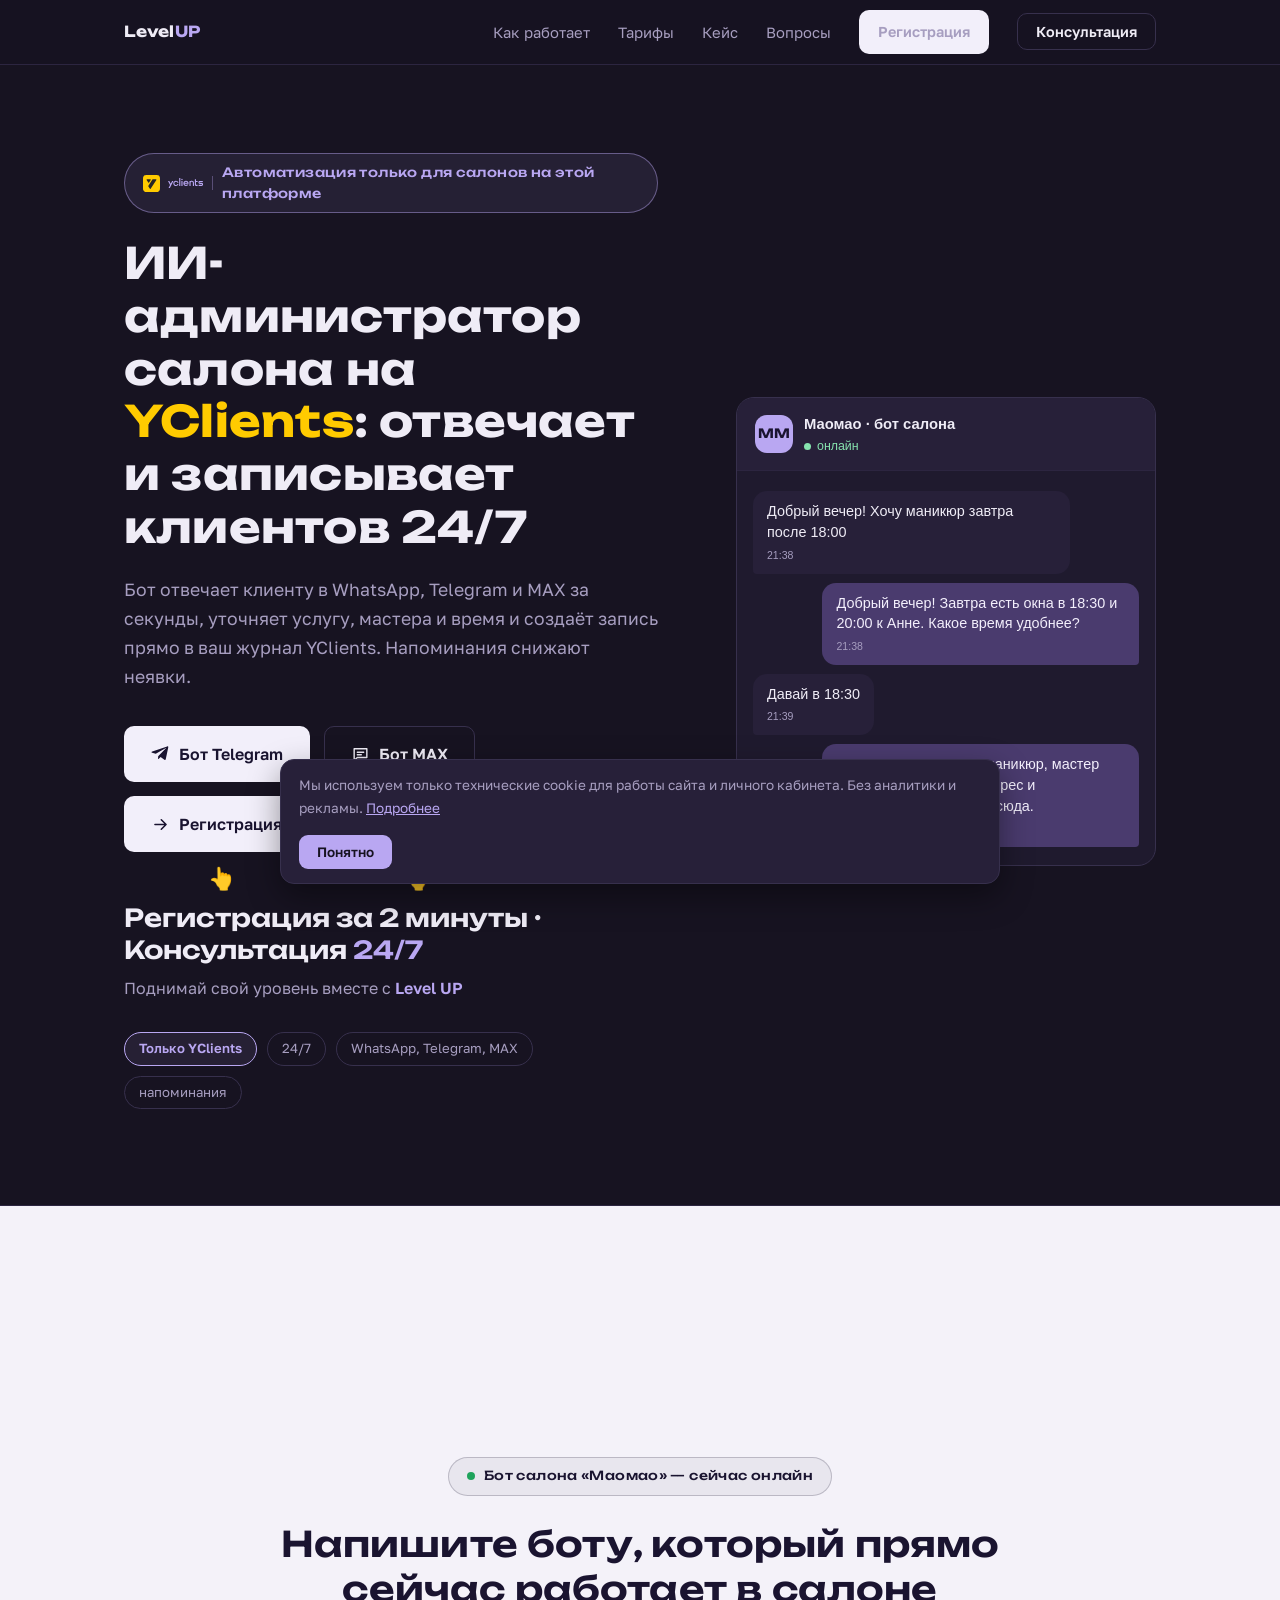
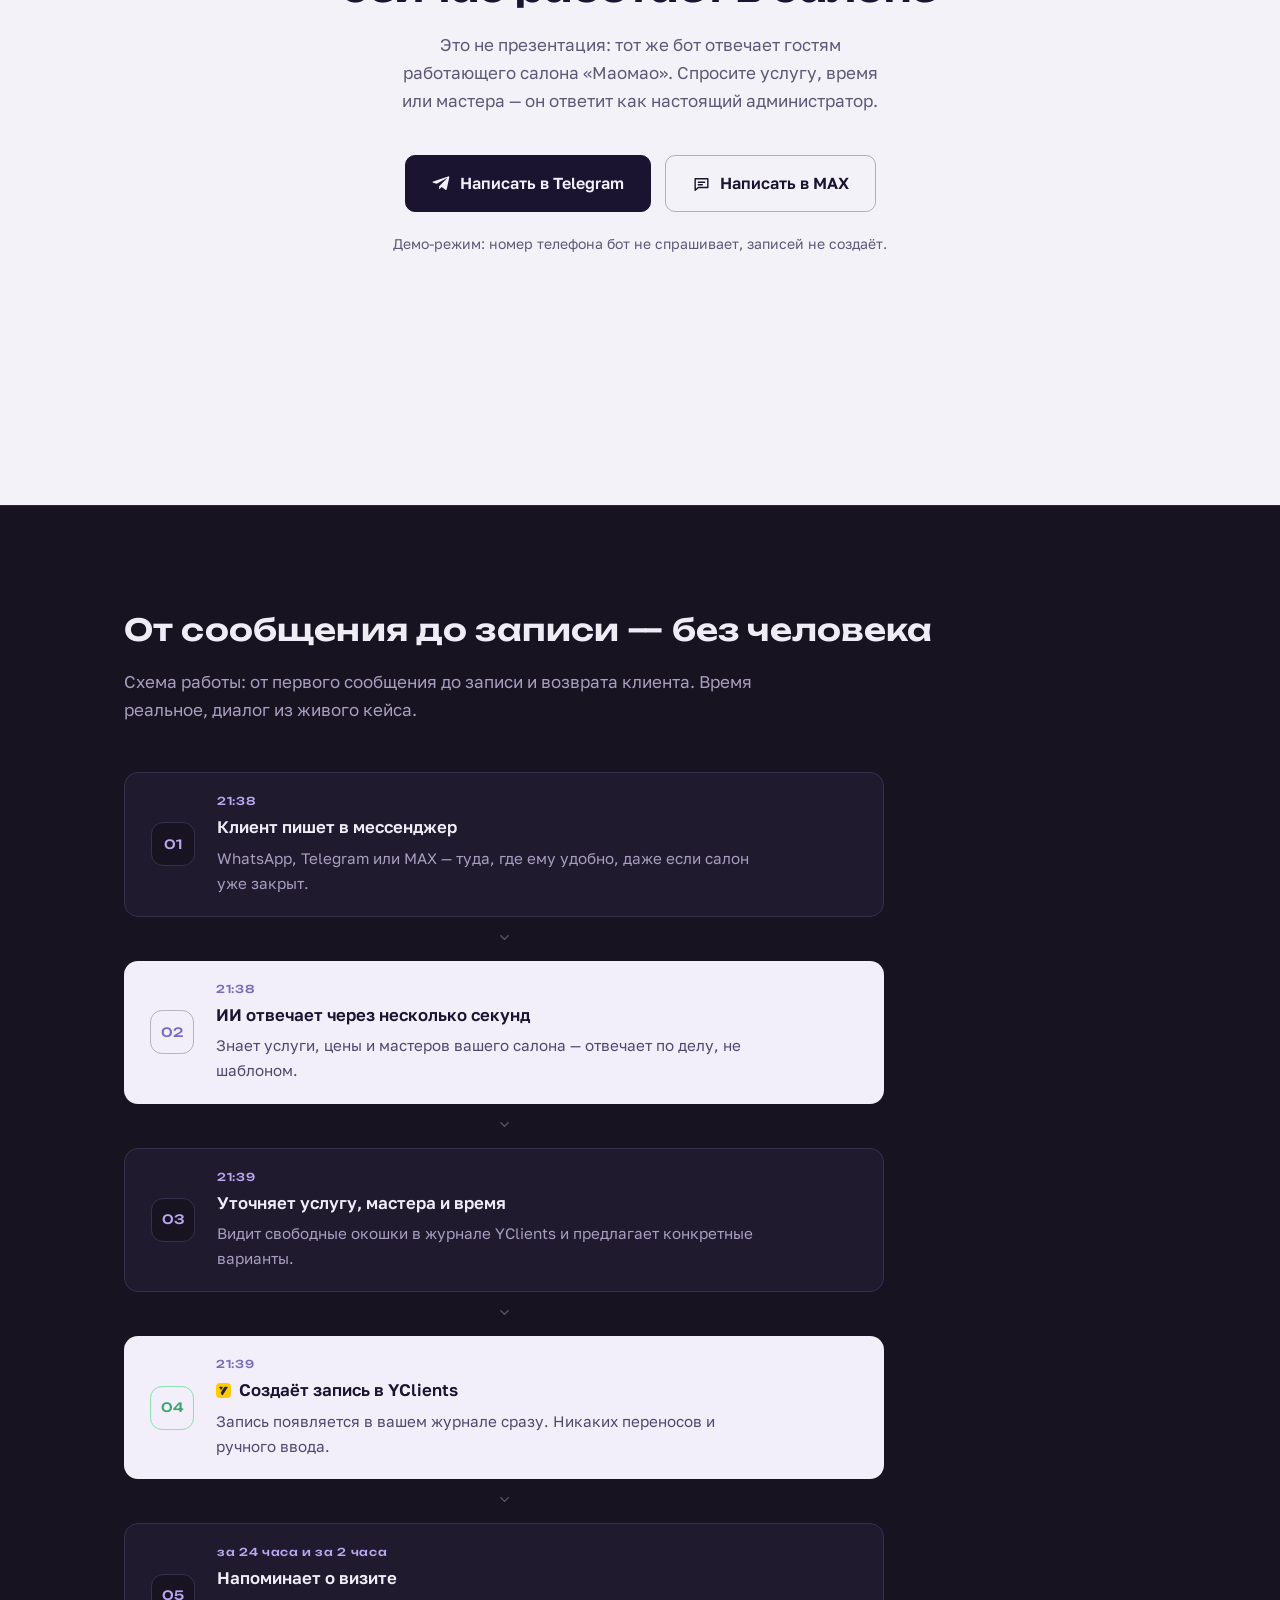
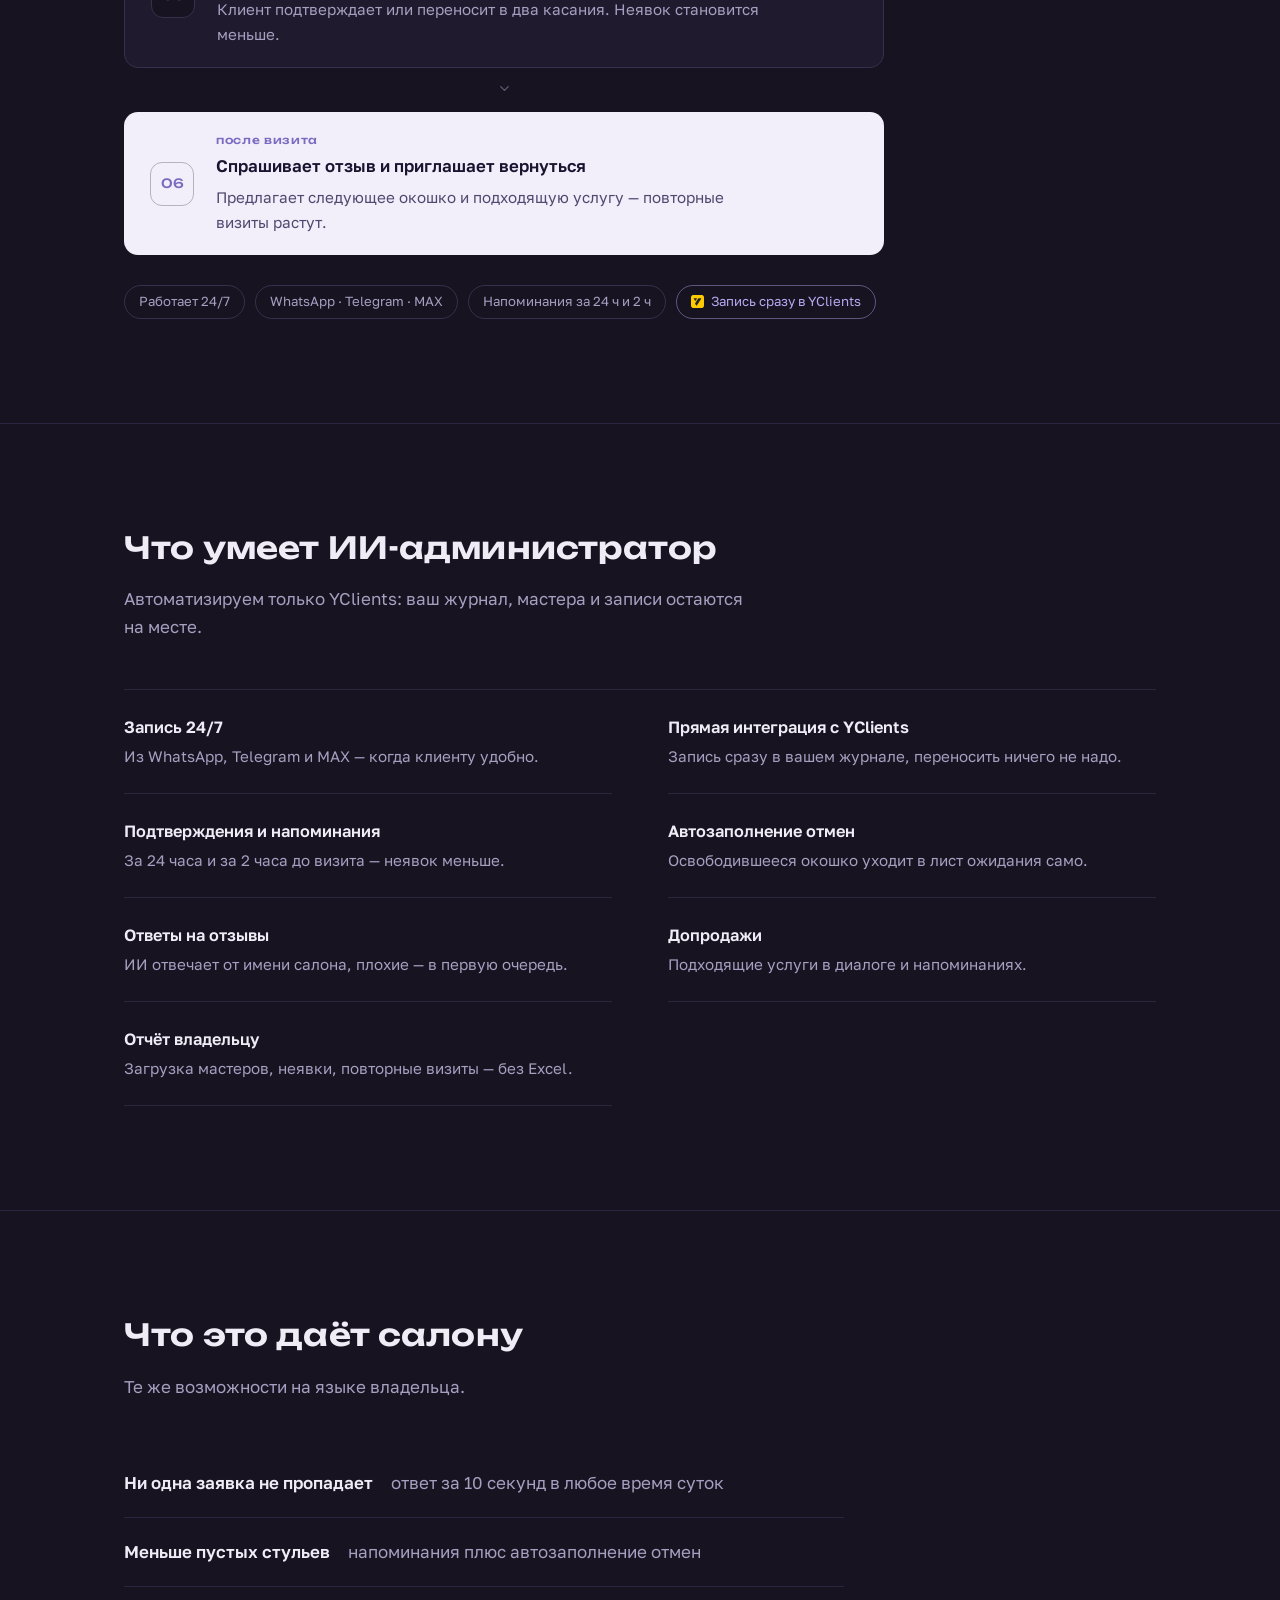
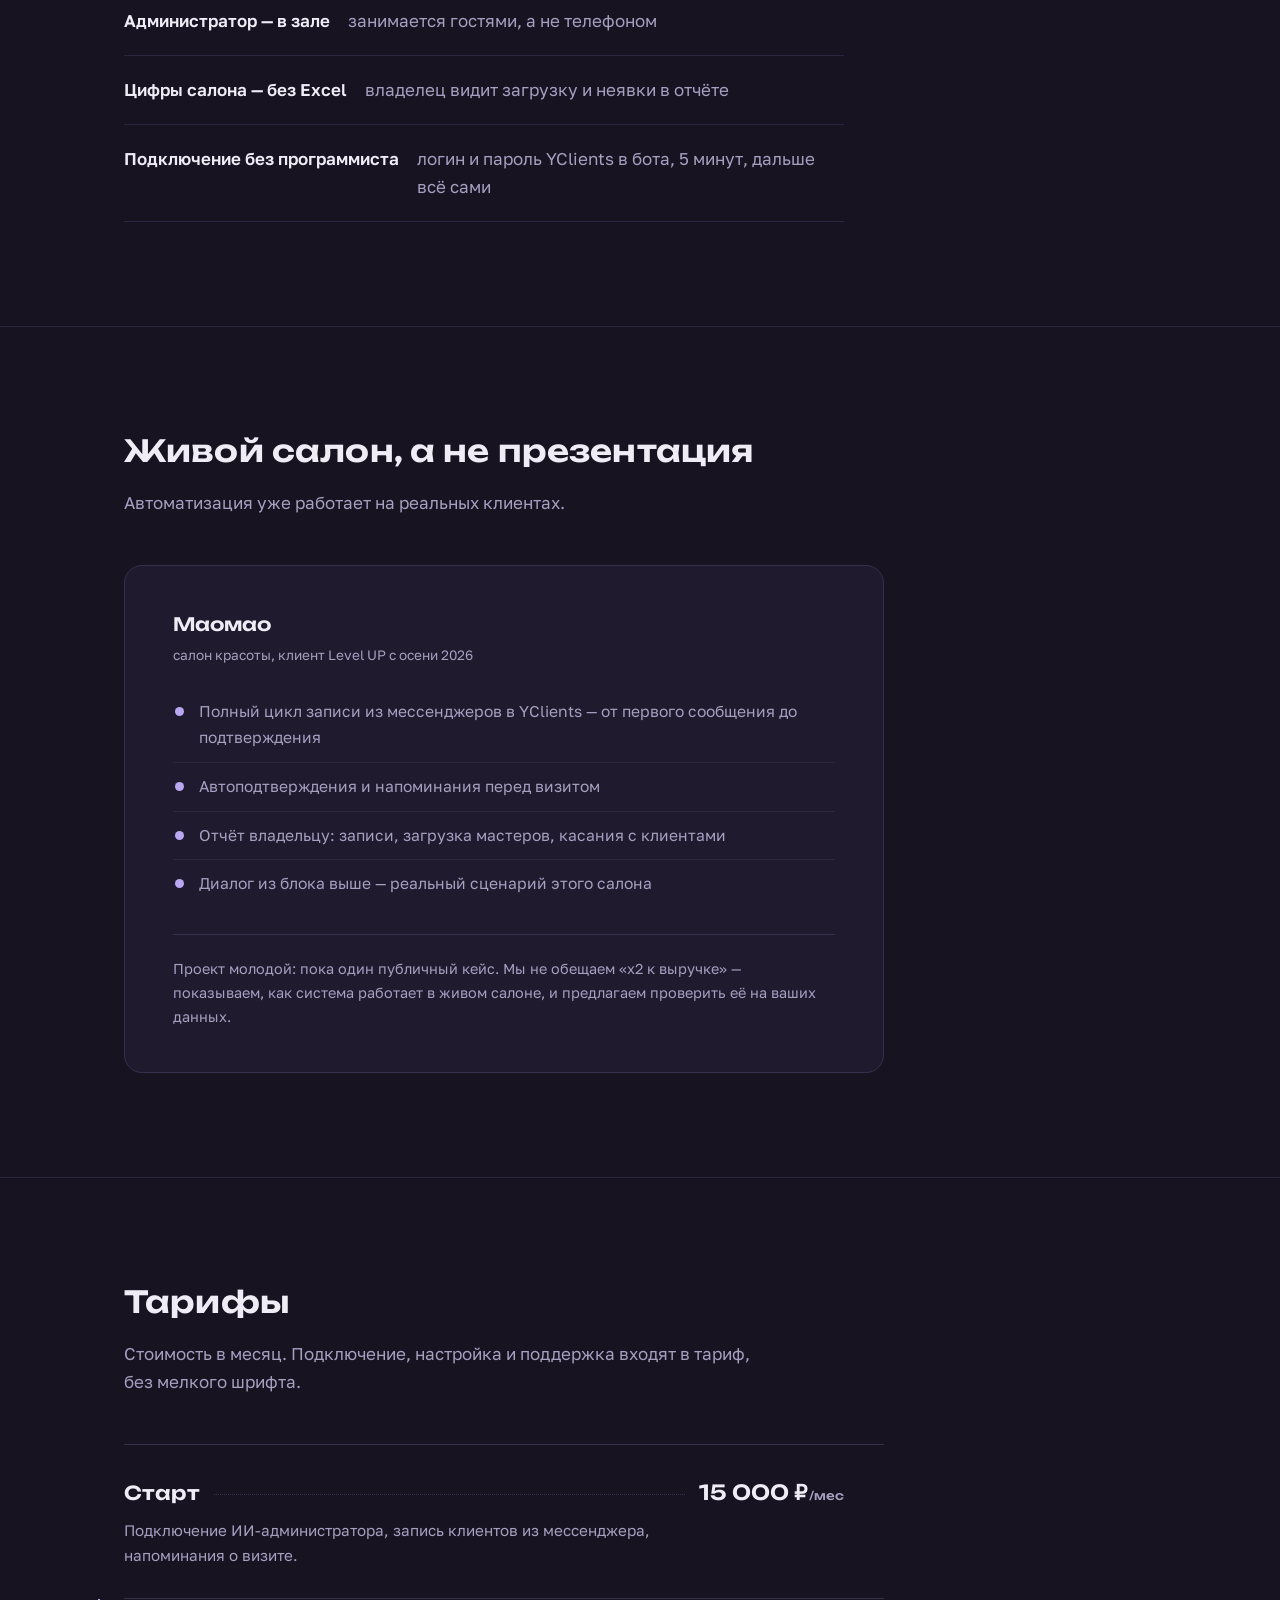
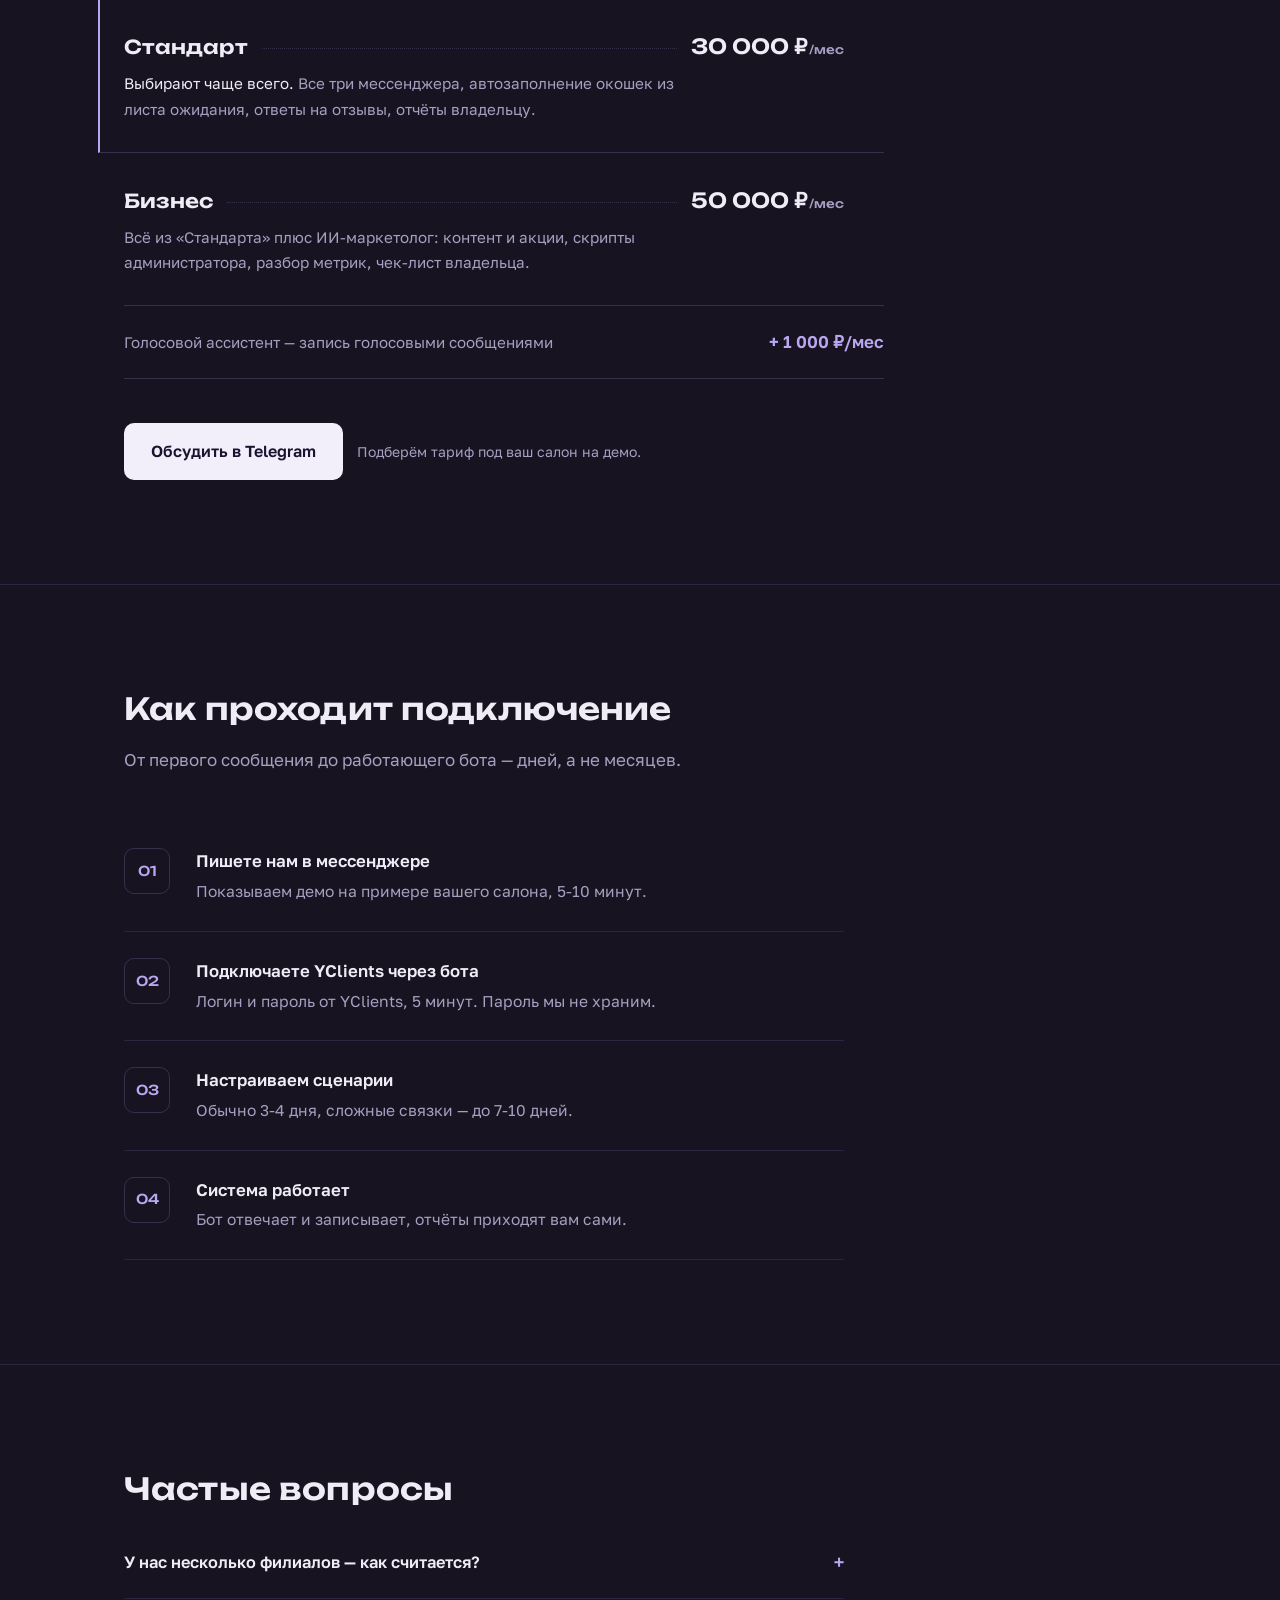
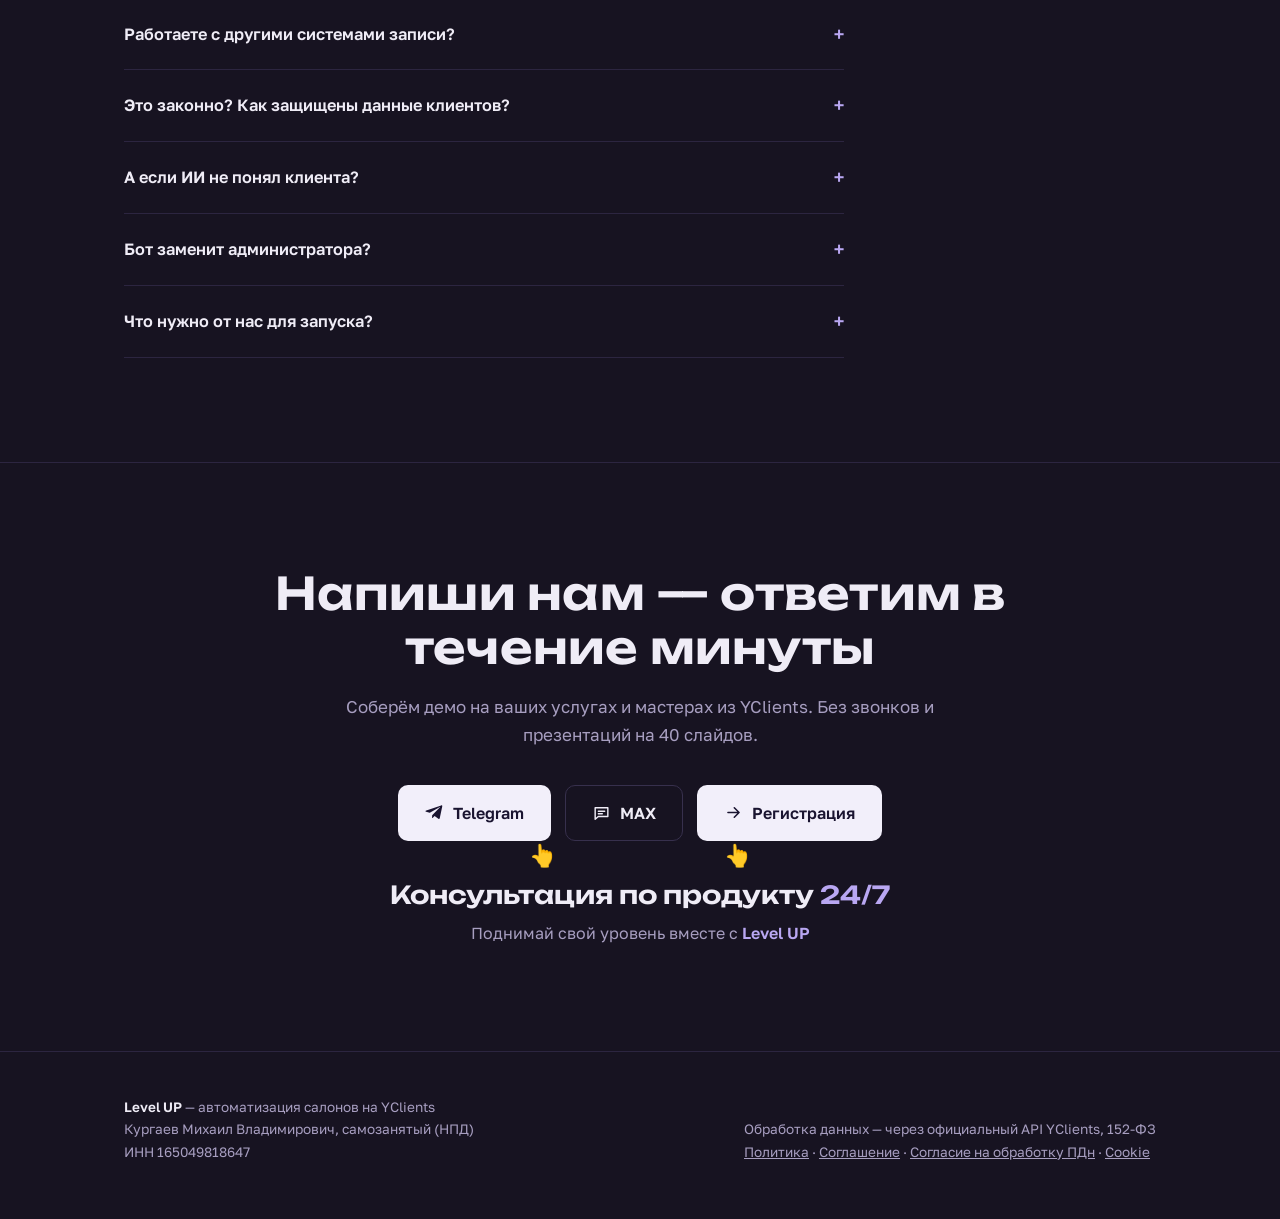
==== commit d4094ec6: "Кнопки Регистрация (nav/menu/hero/final) + модалка Консультация: боты TG/MAX + заявка на звонок (lea" ====
--- a/index.html
+++ b/index.html
@@ -66,10 +66,38 @@
 .mmenu.open{display:flex}
 .mmenu a{color:var(--text);text-decoration:none;font-size:1.05rem;padding:14px 4px;border-bottom:1px solid var(--line-soft)}
 .mmenu a.btn{border-bottom:none;margin:10px 0 2px;justify-content:center;color:var(--btn-text)}
+.mmenu .btn{width:100%;justify-content:center}
+.mmenu button.btn{border-bottom:none;margin:2px 0 4px;color:var(--text)}
 @media(max-width:760px){
   nav .links a:not(.nav-cta){display:none}
+  nav .links .ghost-cta{display:none}
   .burger{display:block}
 }
+
+/* ---------- модалка «Консультация» ---------- */
+.cmodal{position:fixed;inset:0;z-index:110;display:flex;align-items:center;justify-content:center;padding:20px}
+.cmodal[hidden]{display:none}
+.cmodal-bg{position:absolute;inset:0;background:rgba(12,9,20,.7);backdrop-filter:blur(6px)}
+.cmodal-card{position:relative;z-index:1;background:var(--surface-2);border:1px solid var(--line);border-radius:16px;padding:26px 24px 22px;max-width:400px;width:100%;box-shadow:0 24px 64px rgba(0,0,0,.5);max-height:calc(100vh - 40px);overflow:auto}
+.cmodal-card h3{font-family:var(--font-display);font-size:1.15rem;margin-bottom:6px}
+.cmodal-sub{color:var(--muted);font-size:.9rem;margin-bottom:16px}
+.cmodal-bots{display:flex;flex-direction:column;gap:10px}
+.cmodal-bots .btn{justify-content:center}
+.cmodal-div{display:flex;align-items:center;gap:12px;color:var(--muted);font-size:.78rem;margin:16px 0;text-transform:uppercase;letter-spacing:.06em}
+.cmodal-div:before,.cmodal-div:after{content:'';flex:1;height:1px;background:var(--line)}
+.cmodal-callhead{font-family:var(--font-display);font-weight:600;font-size:.95rem;margin-bottom:10px}
+.cmodal-form{display:flex;flex-direction:column;gap:10px}
+.cmodal-form input{font-family:var(--font-body);font-size:.95rem;color:var(--text);background:var(--bg);border:1px solid var(--line);border-radius:10px;padding:12px 14px;width:100%}
+.cmodal-form input::placeholder{color:var(--muted)}
+.cmodal-form input:focus{outline:2px solid var(--iris);outline-offset:0;border-color:transparent}
+.cmodal-form input.hp{position:absolute;left:-4000px;opacity:0;height:0;width:0}
+.cmodal-form .btn{justify-content:center}
+.cmodal-note{font-size:.75rem;color:var(--muted);text-align:center;margin:0}
+.cmodal-note a{color:var(--iris)}
+.cmodal-ok{display:flex;gap:10px;align-items:flex-start;background:rgba(134,227,174,.08);border:1px solid rgba(134,227,174,.35);color:var(--ok);border-radius:10px;padding:12px 14px;font-size:.9rem;line-height:1.5}
+.cmodal-err{color:var(--rose);font-size:.8rem;text-align:center}
+.cmodal-x{position:absolute;top:10px;right:10px;background:none;border:0;color:var(--muted);font-size:1.05rem;cursor:pointer;padding:6px 10px;border-radius:8px;line-height:1}
+.cmodal-x:hover{color:var(--text);background:var(--surface)}
 
 /* ---------- buttons ---------- */
 .btn{
@@ -327,7 +355,8 @@
       <a href="#price">Тарифы</a>
       <a href="#case">Кейс</a>
       <a href="#faq">Вопросы</a>
-      <a class="btn btn-primary nav-cta" style="padding:9px 18px;font-size:.9rem" href="https://t.me/First_connect_levelup_bot" target="_blank" rel="noopener">Консультация</a>
+      <a class="btn btn-primary nav-cta" style="padding:9px 18px;font-size:.9rem" href="/reg">Регистрация</a>
+      <button class="btn btn-ghost nav-cta ghost-cta" style="padding:9px 18px;font-size:.9rem" type="button" data-consult>Консультация</button>
     </div>
     <button class="burger" id="burger" type="button" aria-label="Открыть меню" aria-expanded="false" aria-controls="mmenu">
       <span></span><span></span><span></span>
@@ -339,7 +368,8 @@
   <a href="#price">Тарифы</a>
   <a href="#case">Кейс</a>
   <a href="#faq">Вопросы</a>
-  <a class="btn btn-primary" href="https://t.me/First_connect_levelup_bot" target="_blank" rel="noopener">Консультация</a>
+  <a class="btn btn-primary" href="/reg">Регистрация</a>
+  <button class="btn btn-ghost" type="button" data-consult>Консультация</button>
 </div>
 
 <!-- ============ HERO ============ -->
@@ -366,9 +396,13 @@
           <svg class="ic" viewBox="0 0 24 24" fill="none" stroke="currentColor" stroke-width="1.8"><path d="M4 6h16v11H8l-4 3.5V6z" stroke-linejoin="round"/><path d="M8 10.5h8M8 13.5h5" stroke-linecap="round"/></svg>
           Бот MAX
         </a>
+        <a class="btn btn-primary" href="/reg">
+          <svg class="ic" viewBox="0 0 24 24" fill="none" stroke="currentColor" stroke-width="2"><path d="M5 12h14M13 6l6 6-6 6" stroke-linecap="round" stroke-linejoin="round"/></svg>
+          Регистрация
+        </a>
       </div>
       <div class="cta-fingers" aria-hidden="true"><span>👆</span><span>👆</span></div>
-      <p class="cta-callout">Консультация по продукту <em>24/7</em></p>
+      <p class="cta-callout">Регистрация за 2 минуты · Консультация <em>24/7</em></p>
       <p class="cta-tagline">Поднимай свой уровень вместе с <b>Level UP</b></p>
       <div class="chips">
         <span class="chip-y">Только YClients</span><span>24/7</span><span>WhatsApp, Telegram, MAX</span><span>напоминания</span>
@@ -635,12 +669,48 @@
         <svg class="ic" viewBox="0 0 24 24" fill="none" stroke="currentColor" stroke-width="1.8"><path d="M4 6h16v11H8l-4 3.5V6z" stroke-linejoin="round"/><path d="M8 10.5h8M8 13.5h5" stroke-linecap="round"/></svg>
         MAX
       </a>
+      <a class="btn btn-primary" href="/reg">
+        <svg class="ic" viewBox="0 0 24 24" fill="none" stroke="currentColor" stroke-width="2"><path d="M5 12h14M13 6l6 6-6 6" stroke-linecap="round" stroke-linejoin="round"/></svg>
+        Регистрация
+      </a>
     </div>
     <div class="cta-fingers" aria-hidden="true"><span>👆</span><span>👆</span></div>
     <p class="cta-callout">Консультация по продукту <em>24/7</em></p>
     <p class="cta-tagline">Поднимай свой уровень вместе с <b>Level UP</b></p>
   </div>
 </section>
+
+<!-- ============ МОДАЛКА «КОНСУЛЬТАЦИЯ»: боты + заявка на звонок ============ -->
+<div class="cmodal" id="cmodal" hidden>
+  <div class="cmodal-bg" data-close></div>
+  <div class="cmodal-card" role="dialog" aria-modal="true" aria-labelledby="cmodal-title">
+    <button class="cmodal-x" type="button" data-close aria-label="Закрыть">✕</button>
+    <h3 id="cmodal-title">Консультация по продукту</h3>
+    <p class="cmodal-sub">Наши агенты на связи 24/7. Выберите, где удобнее общаться:</p>
+    <div class="cmodal-bots">
+      <a class="btn btn-primary" href="https://t.me/First_connect_levelup_bot" target="_blank" rel="noopener">
+        <svg class="ic" viewBox="0 0 24 24" fill="currentColor"><path d="M9.04 15.51 8.9 19.1c.36 0 .7-.15.96-.42l2.3-2.2 4.76 3.48c.87.48 1.5.23 1.72-.8l3.12-14.6c.28-1.3-.47-1.8-1.33-1.5L1.6 9.4c-1.27.5-1.25 1.2-.22 1.5l4.66 1.45L18.3 5.3c.5-.33.96-.15.58.18L9.04 15.5z"/></svg>
+        Бот Telegram
+      </a>
+      <!-- ЗАГЛУШКА: заменить href на ссылку MAX-бота консультаций по продуктам -->
+      <a class="btn btn-ghost" href="#" target="_blank" rel="noopener">
+        <svg class="ic" viewBox="0 0 24 24" fill="none" stroke="currentColor" stroke-width="1.8"><path d="M4 6h16v11H8l-4 3.5V6z" stroke-linejoin="round"/><path d="M8 10.5h8M8 13.5h5" stroke-linecap="round"/></svg>
+        Бот MAX
+      </a>
+    </div>
+    <div class="cmodal-div"><span>или</span></div>
+    <p class="cmodal-callhead">Заявка на звонок</p>
+    <form class="cmodal-form" id="cform" novalidate>
+      <input type="text" name="name" placeholder="Ваше имя" required maxlength="120" autocomplete="name">
+      <input type="tel" name="phone" placeholder="Телефон для звонка" required maxlength="40" autocomplete="tel">
+      <input class="hp" type="text" name="company" tabindex="-1" autocomplete="off" aria-hidden="true">
+      <button class="btn btn-primary" type="submit" id="cform-btn">Перезвоните мне</button>
+      <p class="cmodal-err" id="cform-err" hidden></p>
+      <p class="cmodal-note">Нажимая кнопку, вы соглашаетесь с <a href="/privacy" target="_blank" rel="noopener">политикой обработки персональных данных</a>.</p>
+    </form>
+    <div class="cmodal-ok" id="cform-ok" hidden>✓ Заявка принята. Перезвоним в ближайшее время — обычно в течение часа в рабочее время.</div>
+  </div>
+</div>
 
 <footer>
   <div class="wrap">
@@ -717,8 +787,46 @@
       burger.setAttribute('aria-label','Закрыть меню');
     }else{close();}
   });
-  menu.addEventListener('click',function(e){if(e.target.closest('a'))close();});
+  menu.addEventListener('click',function(e){if(e.target.closest('a,button'))close();});
   window.addEventListener('keydown',function(e){if(e.key==='Escape')close();});
+})();
+
+// модалка «Консультация»: боты + заявка на звонок
+(function(){
+  var m=document.getElementById('cmodal');
+  if(!m)return;
+  var form=document.getElementById('cform'),btn=document.getElementById('cform-btn'),
+      err=document.getElementById('cform-err'),ok=document.getElementById('cform-ok');
+  var open=function(){m.hidden=false;document.body.style.overflow='hidden';};
+  var close=function(){m.hidden=true;document.body.style.overflow='';};
+  document.querySelectorAll('[data-consult]').forEach(function(b){b.addEventListener('click',open);});
+  m.addEventListener('click',function(e){if(e.target.closest('[data-close]'))close();});
+  window.addEventListener('keydown',function(e){if(e.key==='Escape')close();});
+
+  form.addEventListener('submit',function(e){
+    e.preventDefault();
+    var name=form.elements.name.value.trim(),phone=form.elements.phone.value.trim();
+    err.hidden=true;
+    if(!name||!phone){err.textContent='Укажите имя и телефон';err.hidden=false;return;}
+    btn.disabled=true;btn.textContent='Отправляем…';
+    fetch('/api/leads/public',{
+      method:'POST',
+      headers:{'Content-Type':'application/json'},
+      body:JSON.stringify({name:name,phone:phone,company:form.elements.company.value||'',message:'Заявка на звонок с сайта (кнопка «Консультация»)'})
+    }).then(function(r){return r.json().then(function(d){return {ok:r.ok,d:d};});})
+      .then(function(res){
+        if(res.ok&&res.d.ok!==false){
+          form.hidden=true;ok.hidden=false;
+        }else{
+          throw new Error('bad');
+        }
+      })
+      .catch(function(){
+        err.textContent='Сеть моргнула — не отправилось. Попробуйте ещё раз или напишите боту Telegram.';
+        err.hidden=false;
+        btn.disabled=false;btn.textContent='Перезвоните мне';
+      });
+  });
 })();
 </script>
 
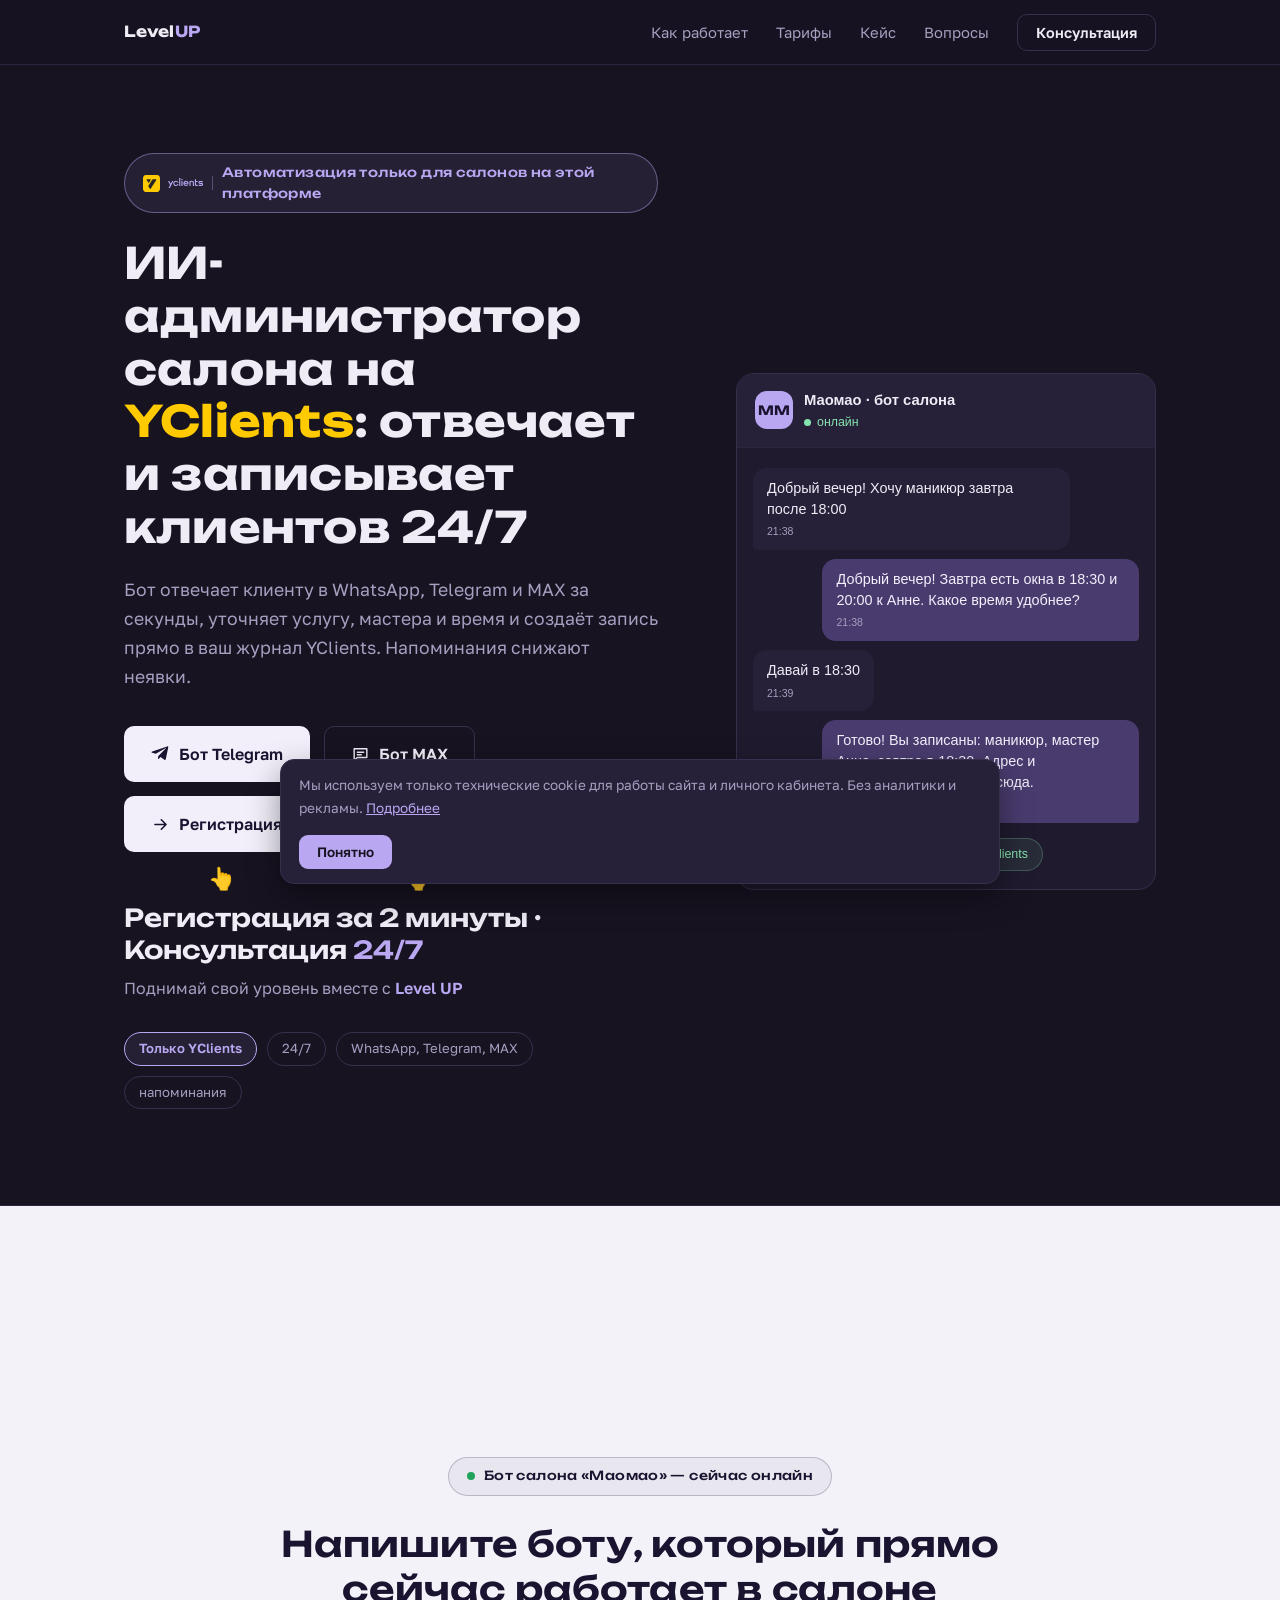
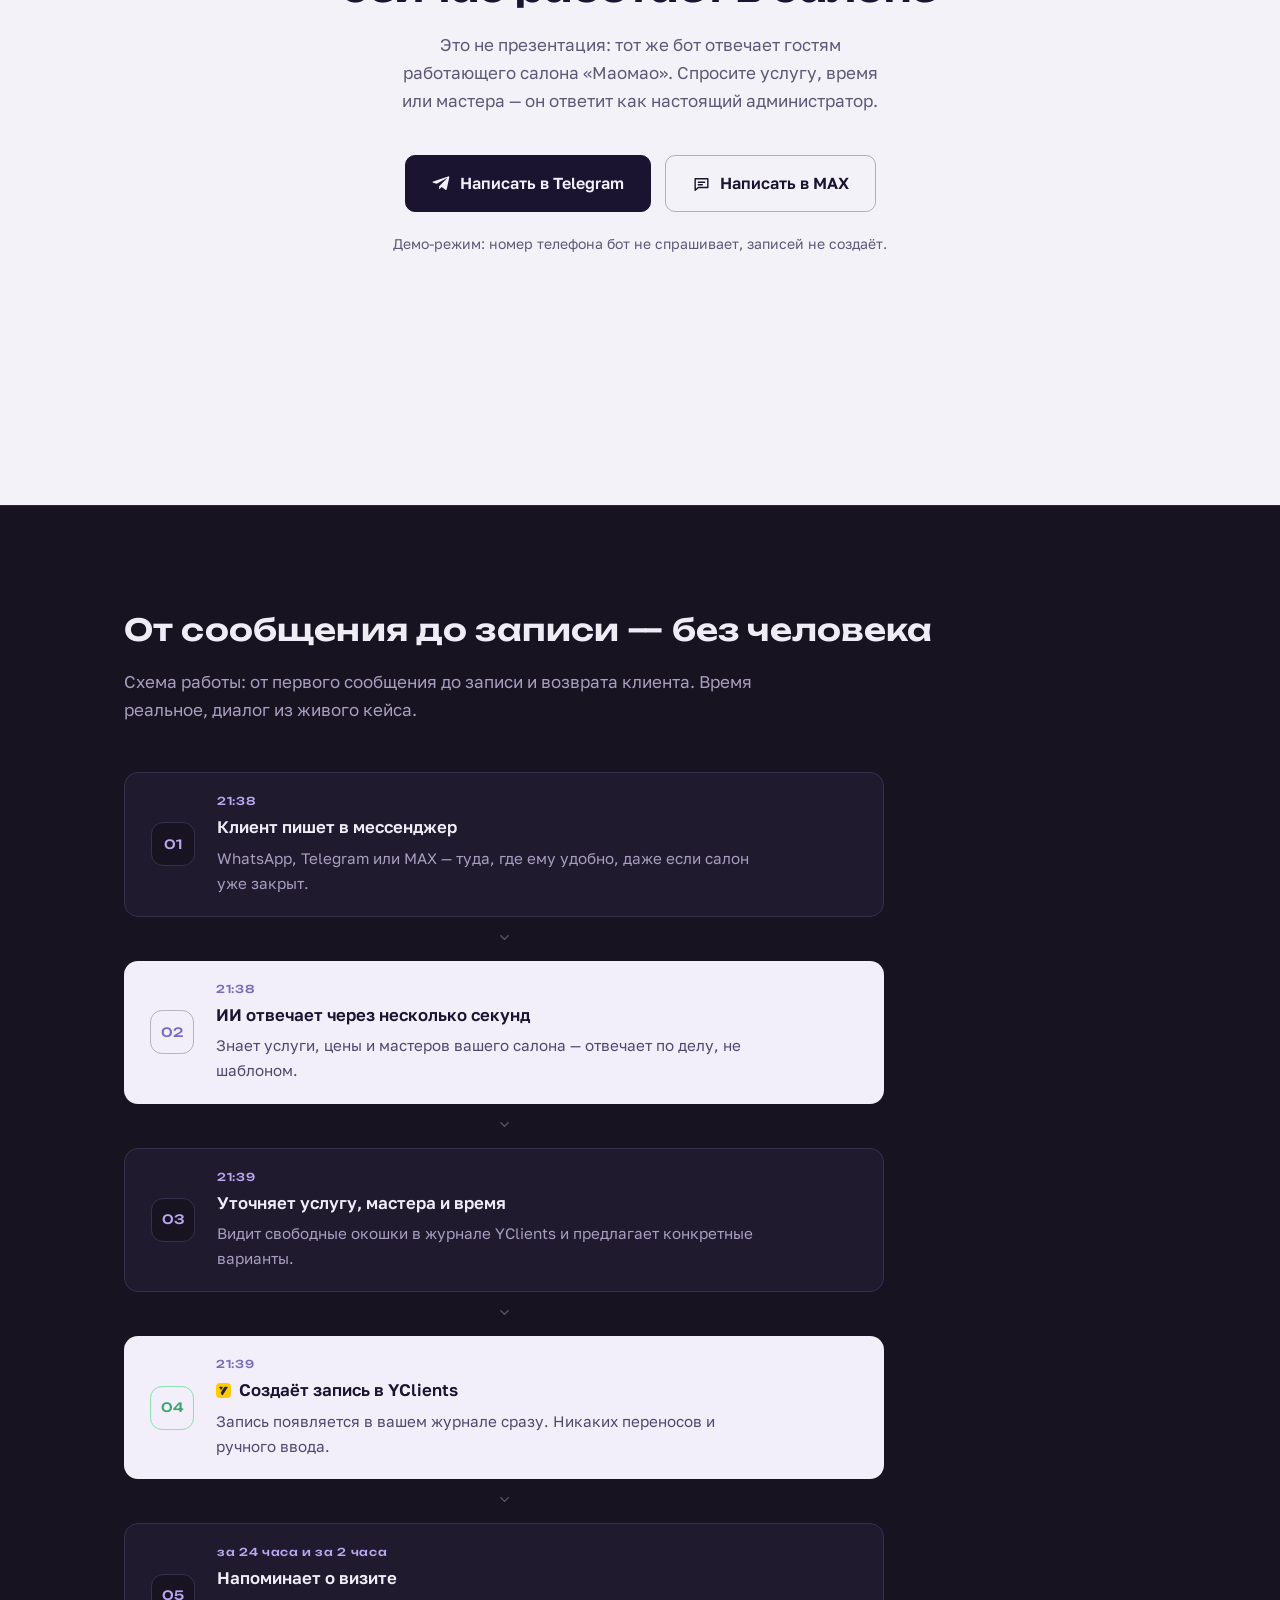
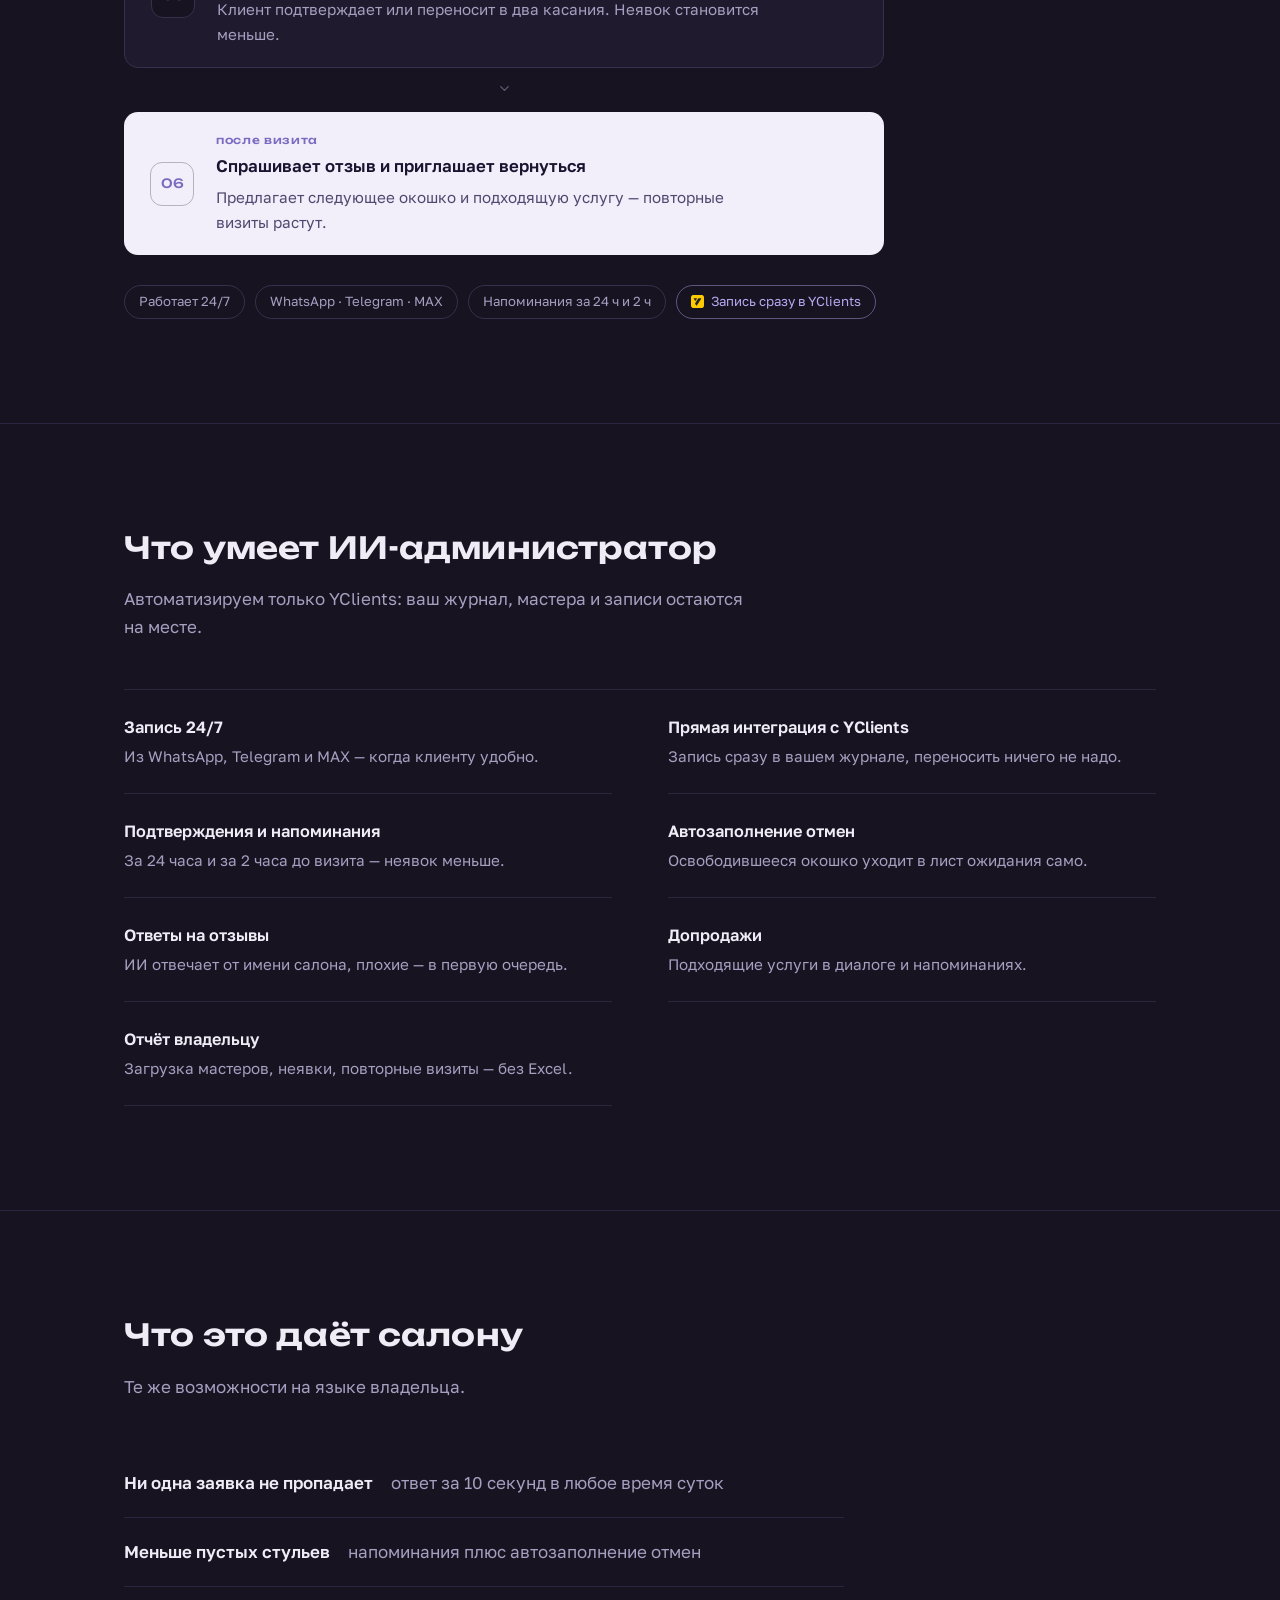
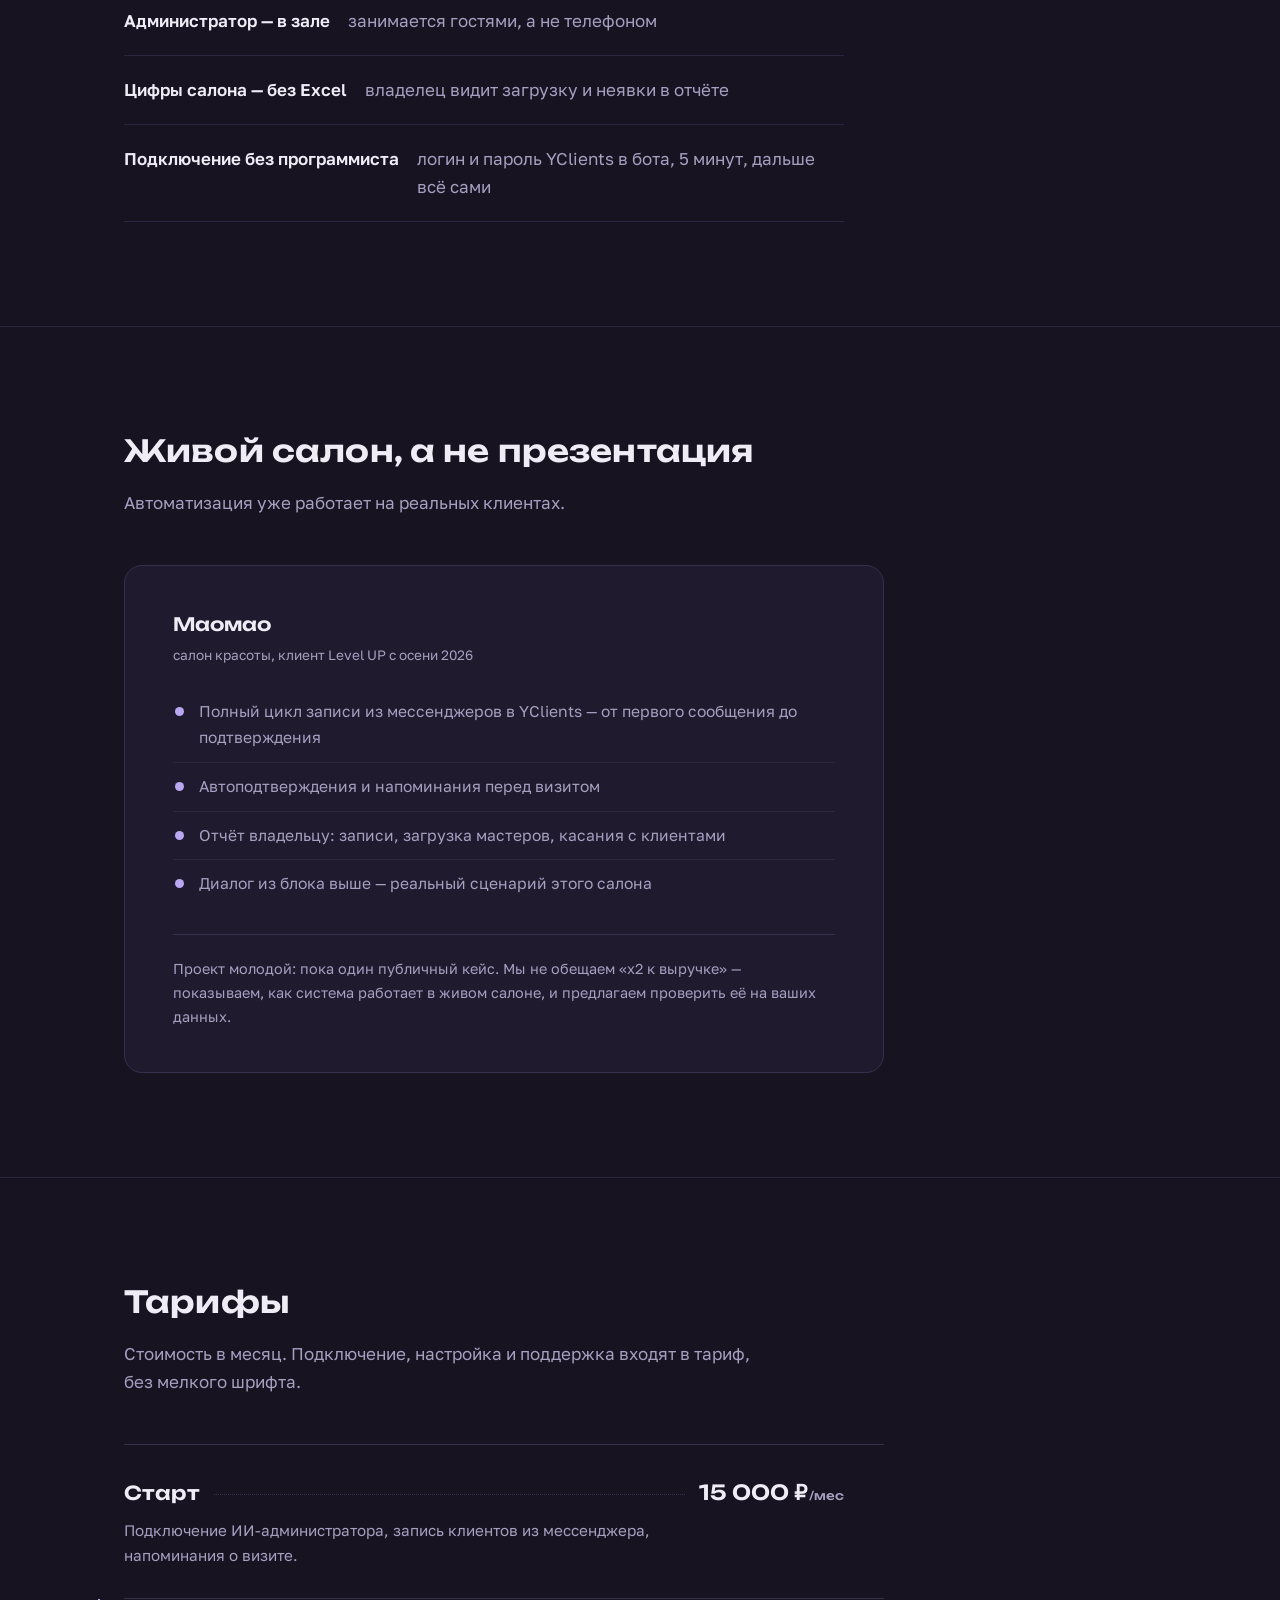
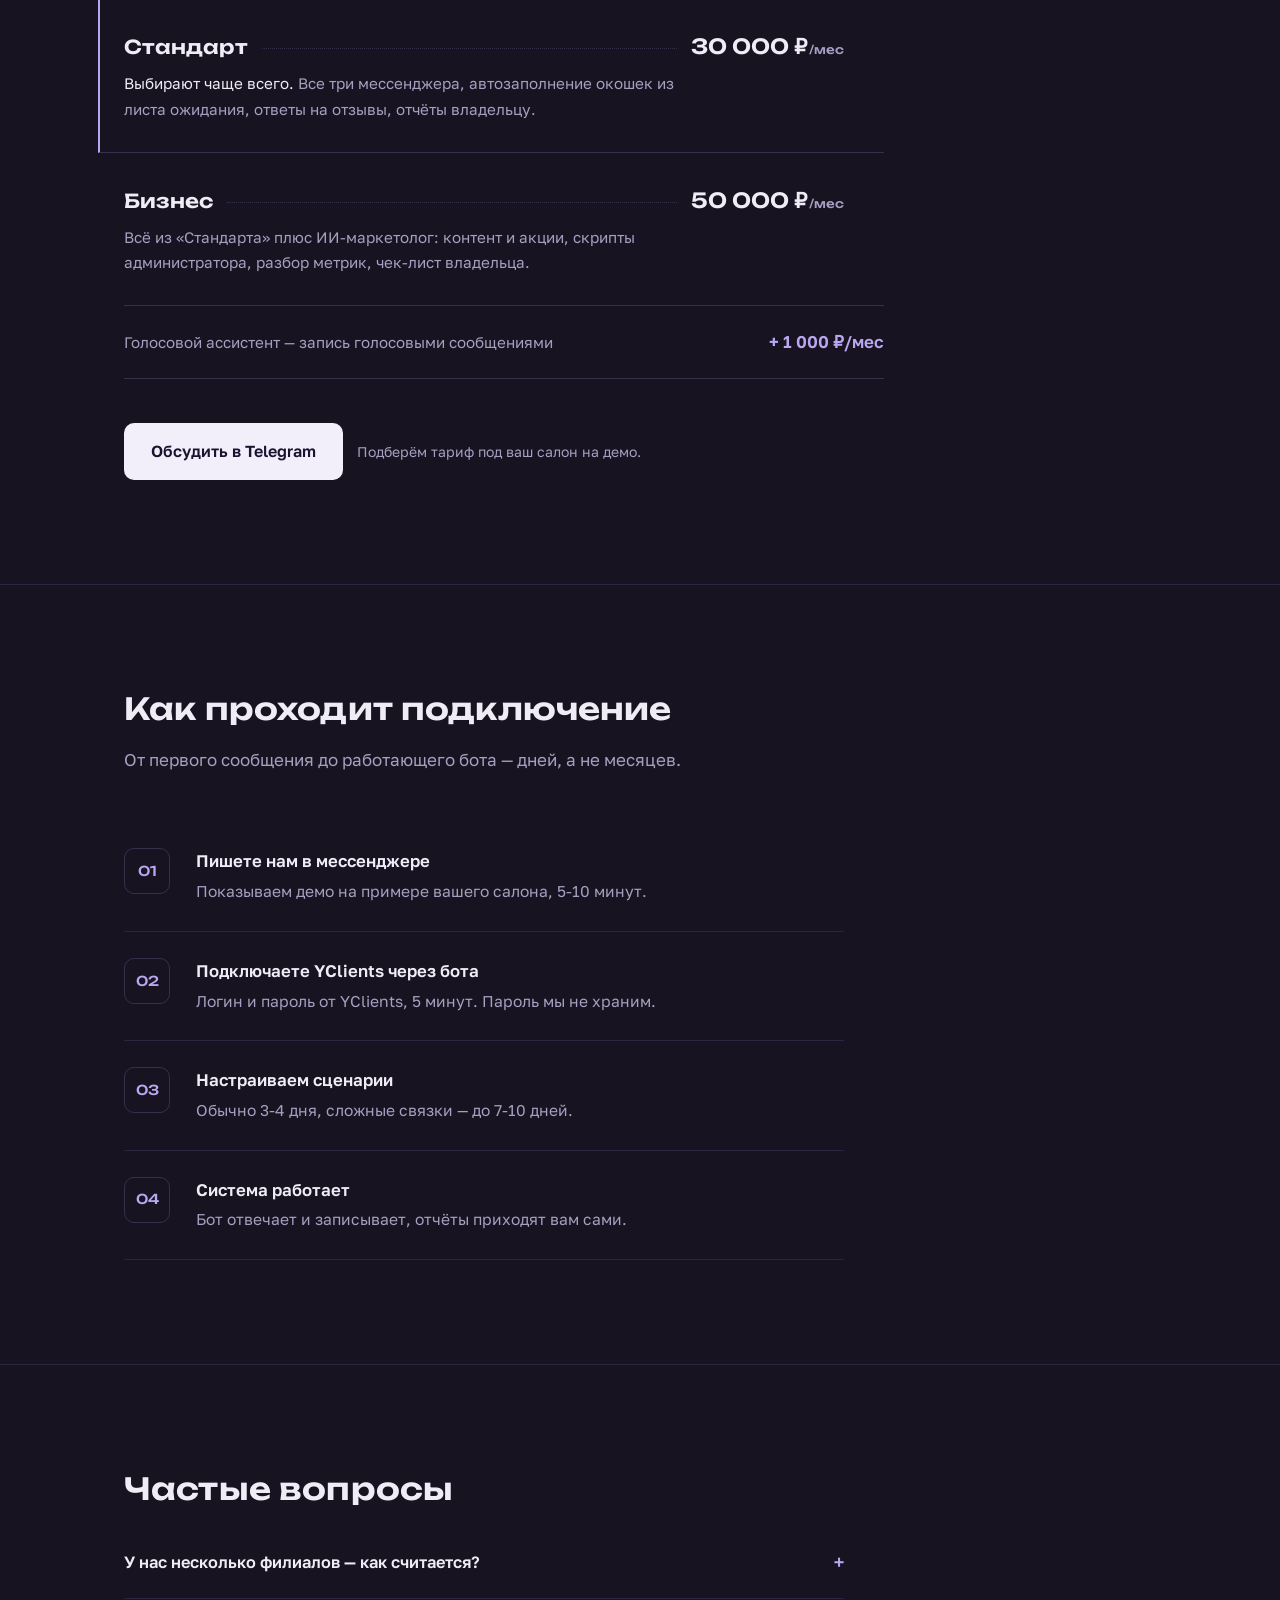
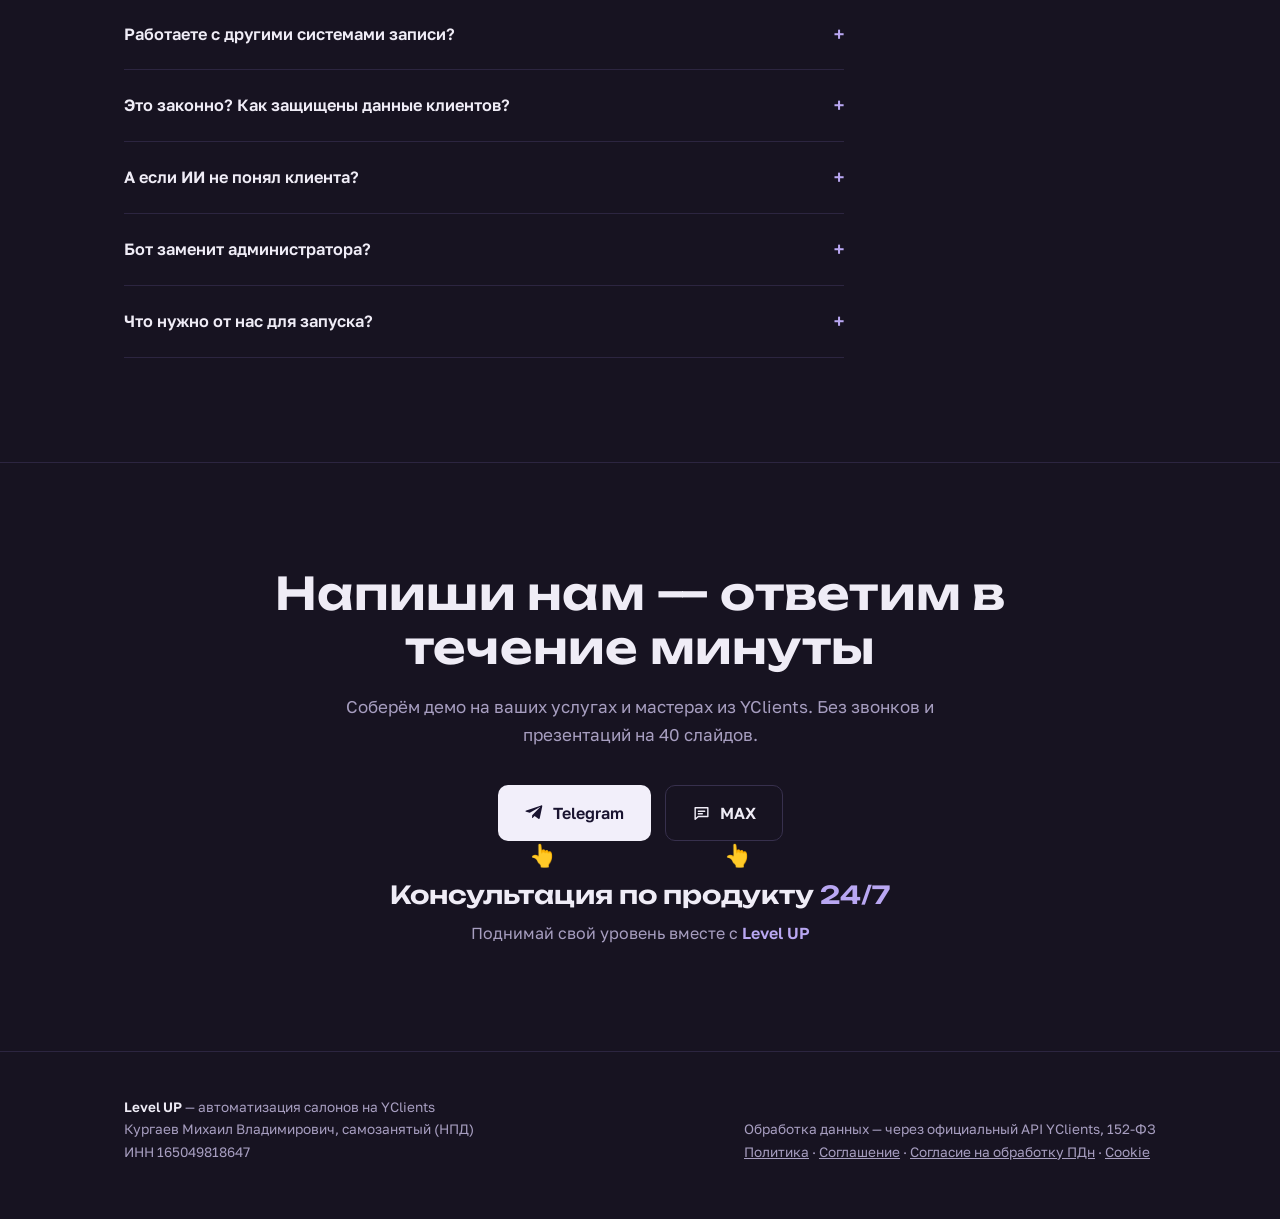
==== commit ca39894a: "Убрана «Регистрация» из шапки, мобильного меню и финального CTA — рядом с «Консультацией» остаётся о" ====
--- a/index.html
+++ b/index.html
@@ -70,7 +70,6 @@
 .mmenu button.btn{border-bottom:none;margin:2px 0 4px;color:var(--text)}
 @media(max-width:760px){
   nav .links a:not(.nav-cta){display:none}
-  nav .links .ghost-cta{display:none}
   .burger{display:block}
 }
 
@@ -355,8 +354,7 @@
       <a href="#price">Тарифы</a>
       <a href="#case">Кейс</a>
       <a href="#faq">Вопросы</a>
-      <a class="btn btn-primary nav-cta" style="padding:9px 18px;font-size:.9rem" href="/reg">Регистрация</a>
-      <button class="btn btn-ghost nav-cta ghost-cta" style="padding:9px 18px;font-size:.9rem" type="button" data-consult>Консультация</button>
+      <button class="btn btn-ghost nav-cta" style="padding:9px 18px;font-size:.9rem" type="button" data-consult>Консультация</button>
     </div>
     <button class="burger" id="burger" type="button" aria-label="Открыть меню" aria-expanded="false" aria-controls="mmenu">
       <span></span><span></span><span></span>
@@ -368,7 +366,6 @@
   <a href="#price">Тарифы</a>
   <a href="#case">Кейс</a>
   <a href="#faq">Вопросы</a>
-  <a class="btn btn-primary" href="/reg">Регистрация</a>
   <button class="btn btn-ghost" type="button" data-consult>Консультация</button>
 </div>
 
@@ -669,10 +666,6 @@
         <svg class="ic" viewBox="0 0 24 24" fill="none" stroke="currentColor" stroke-width="1.8"><path d="M4 6h16v11H8l-4 3.5V6z" stroke-linejoin="round"/><path d="M8 10.5h8M8 13.5h5" stroke-linecap="round"/></svg>
         MAX
       </a>
-      <a class="btn btn-primary" href="/reg">
-        <svg class="ic" viewBox="0 0 24 24" fill="none" stroke="currentColor" stroke-width="2"><path d="M5 12h14M13 6l6 6-6 6" stroke-linecap="round" stroke-linejoin="round"/></svg>
-        Регистрация
-      </a>
     </div>
     <div class="cta-fingers" aria-hidden="true"><span>👆</span><span>👆</span></div>
     <p class="cta-callout">Консультация по продукту <em>24/7</em></p>
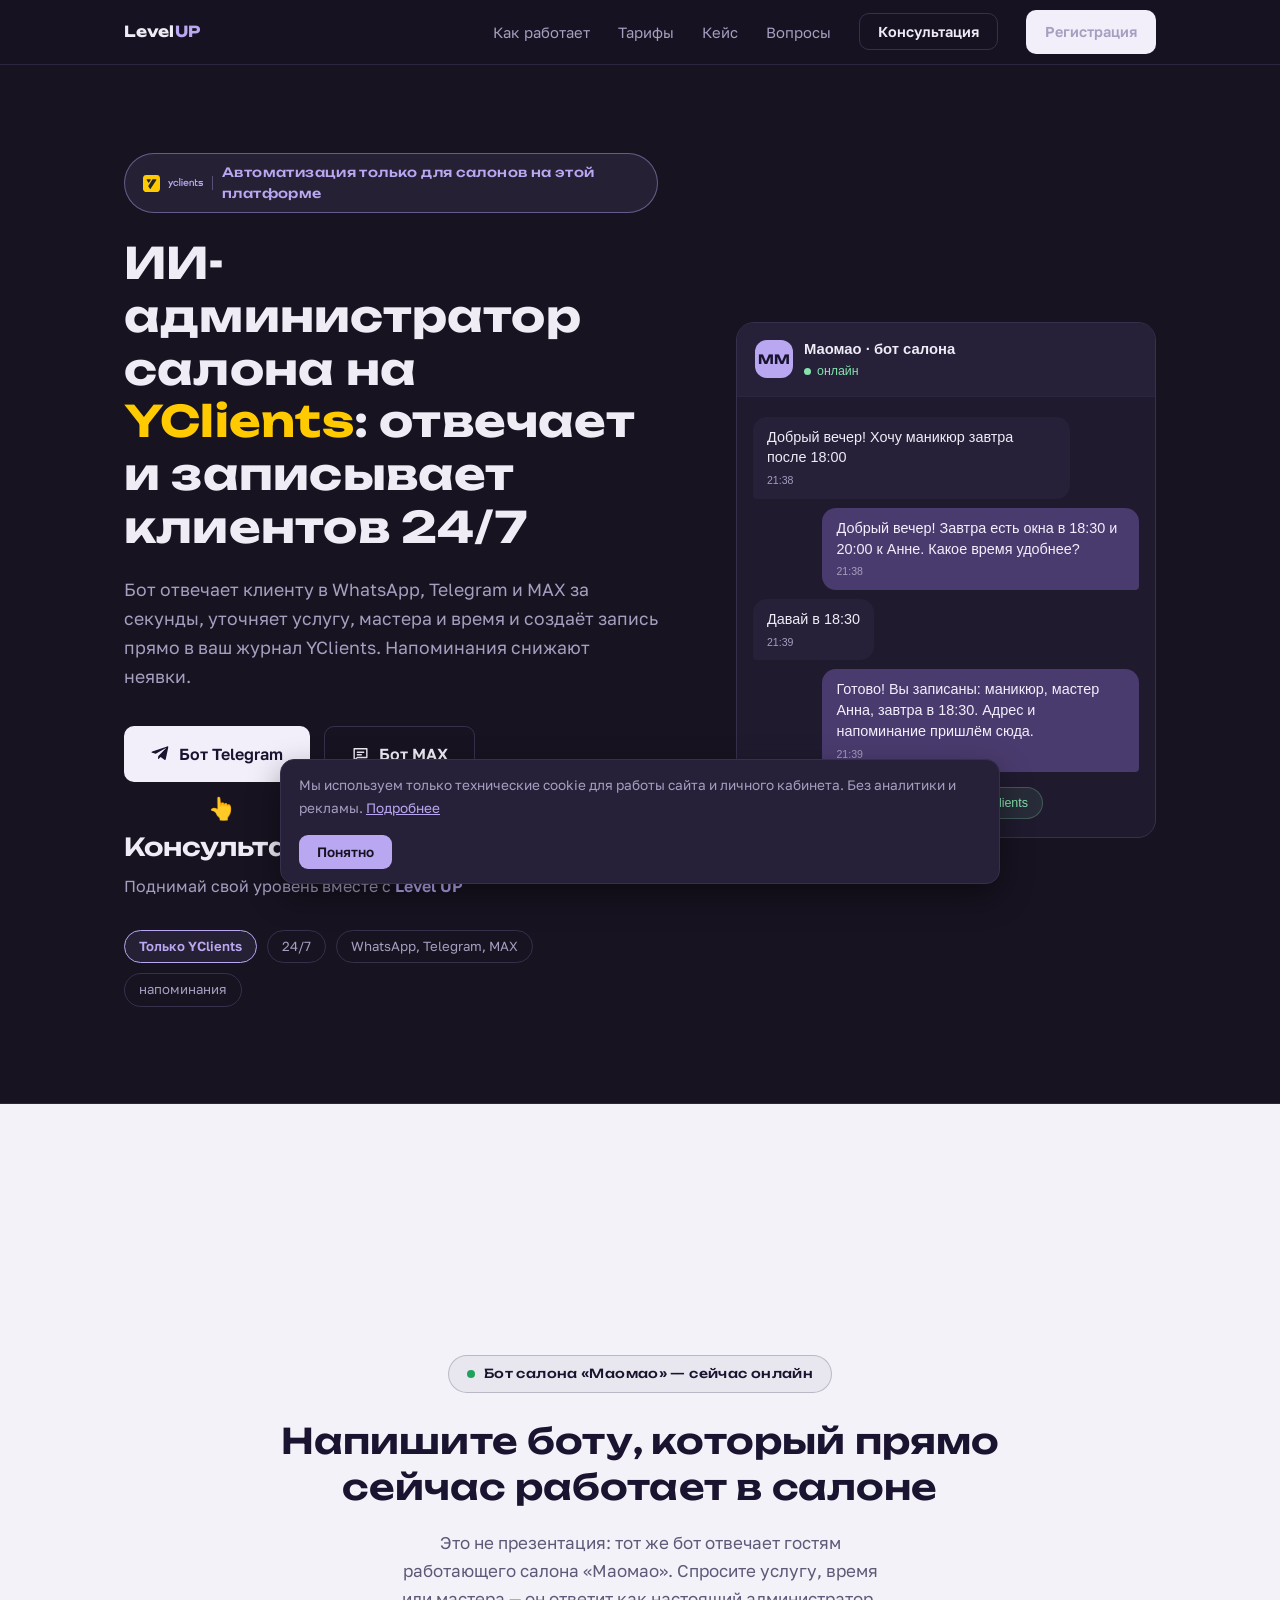
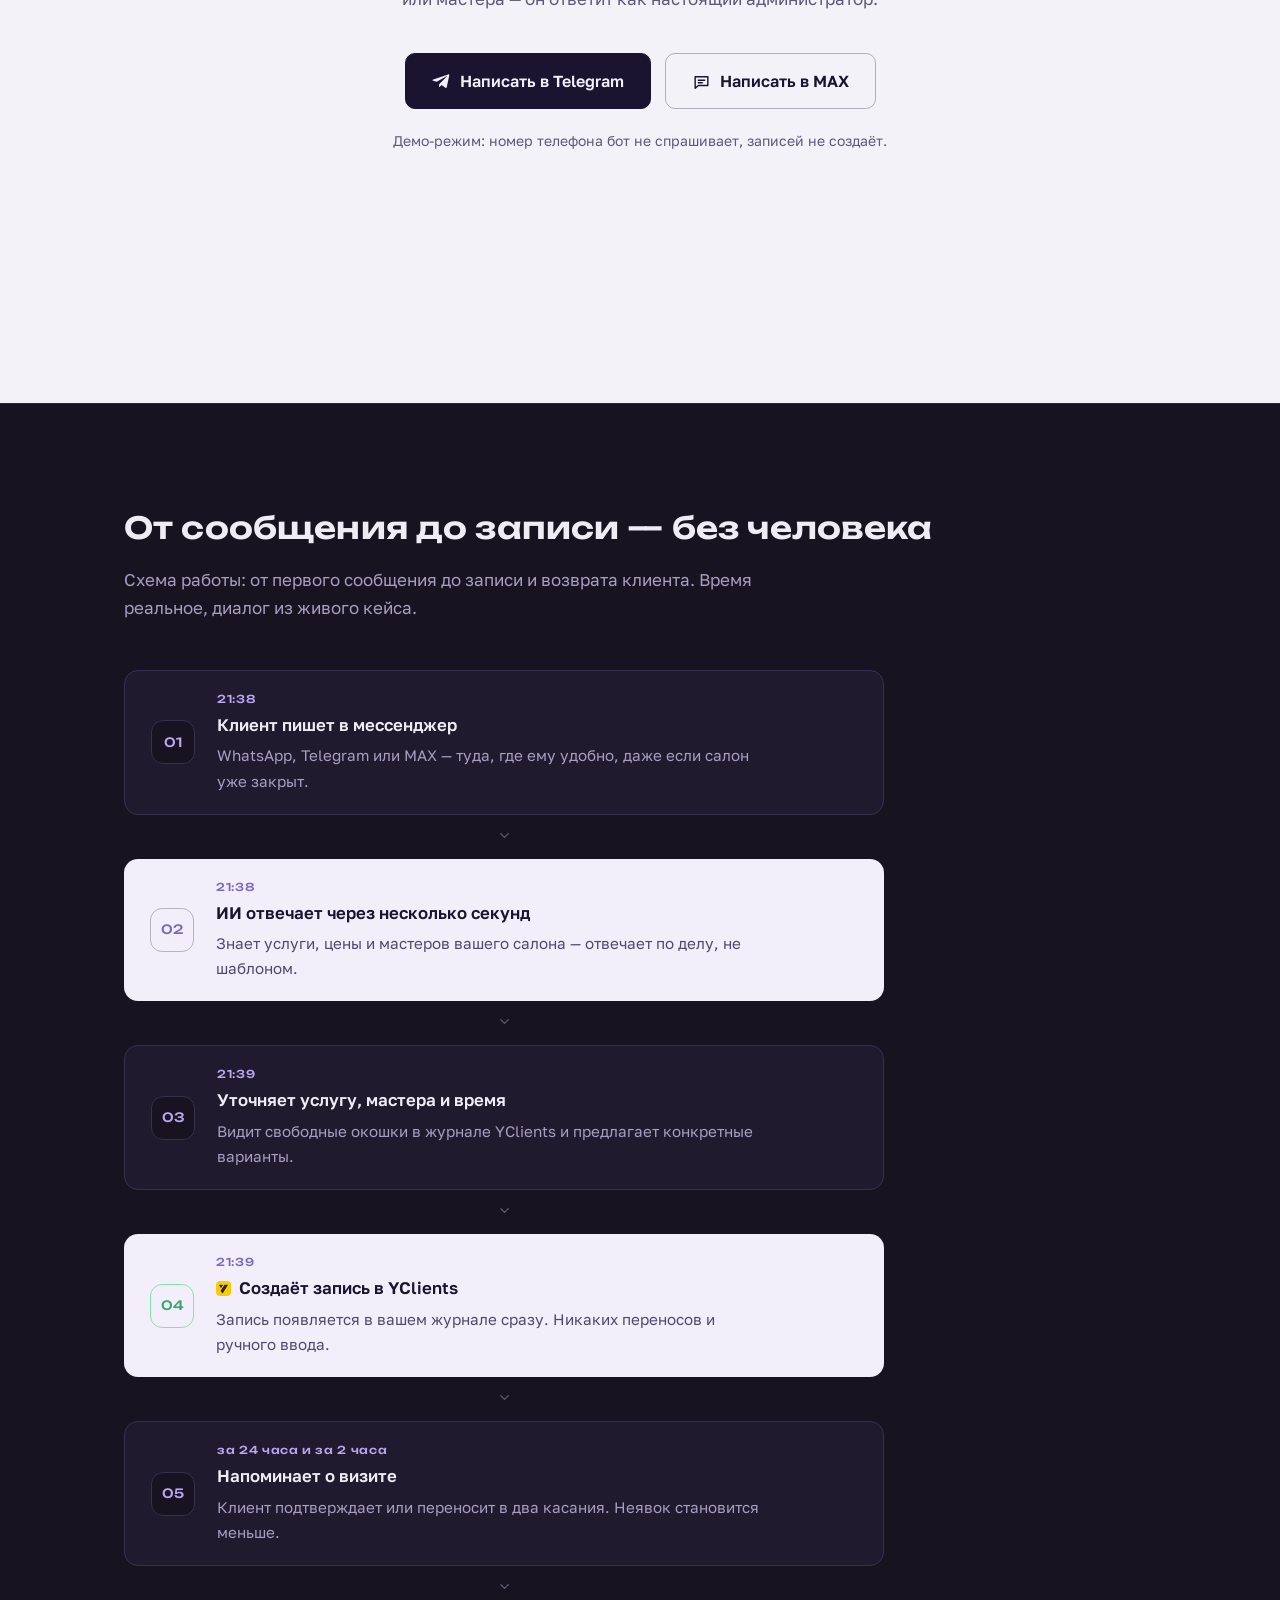
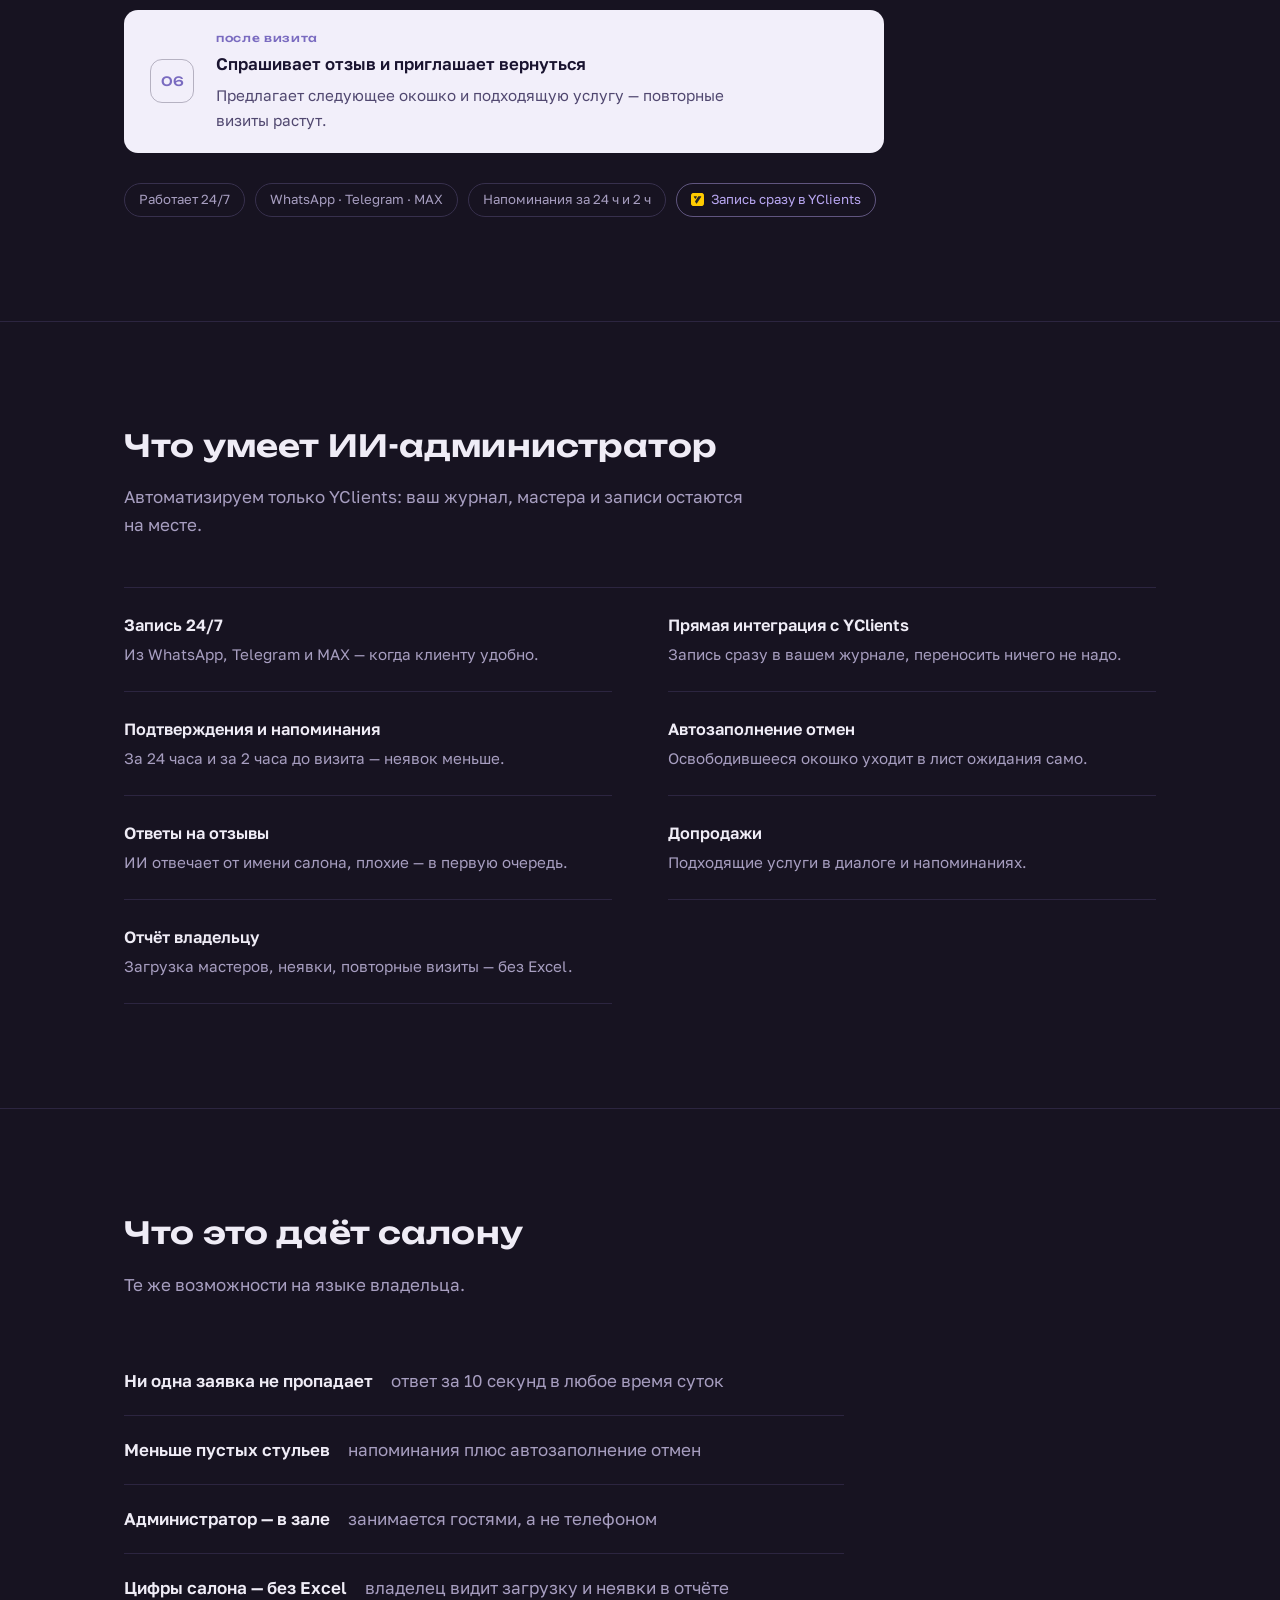
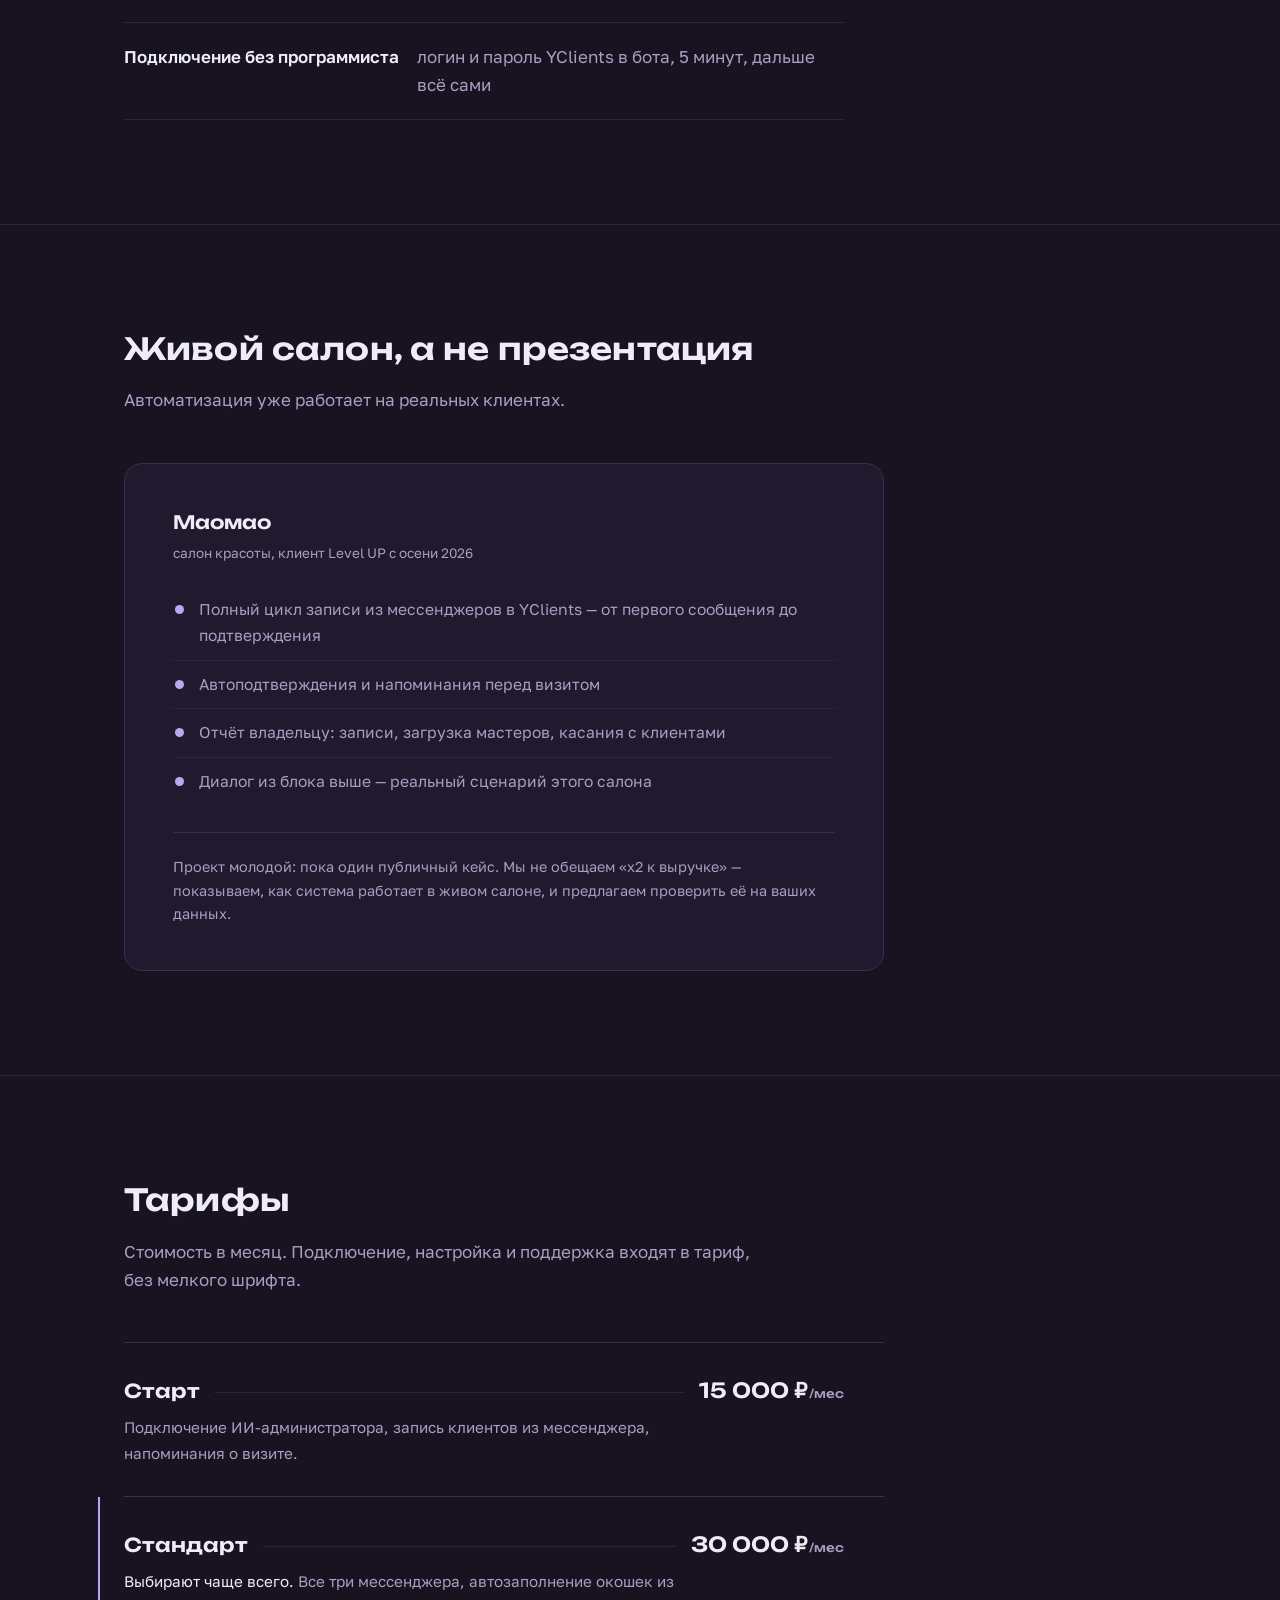
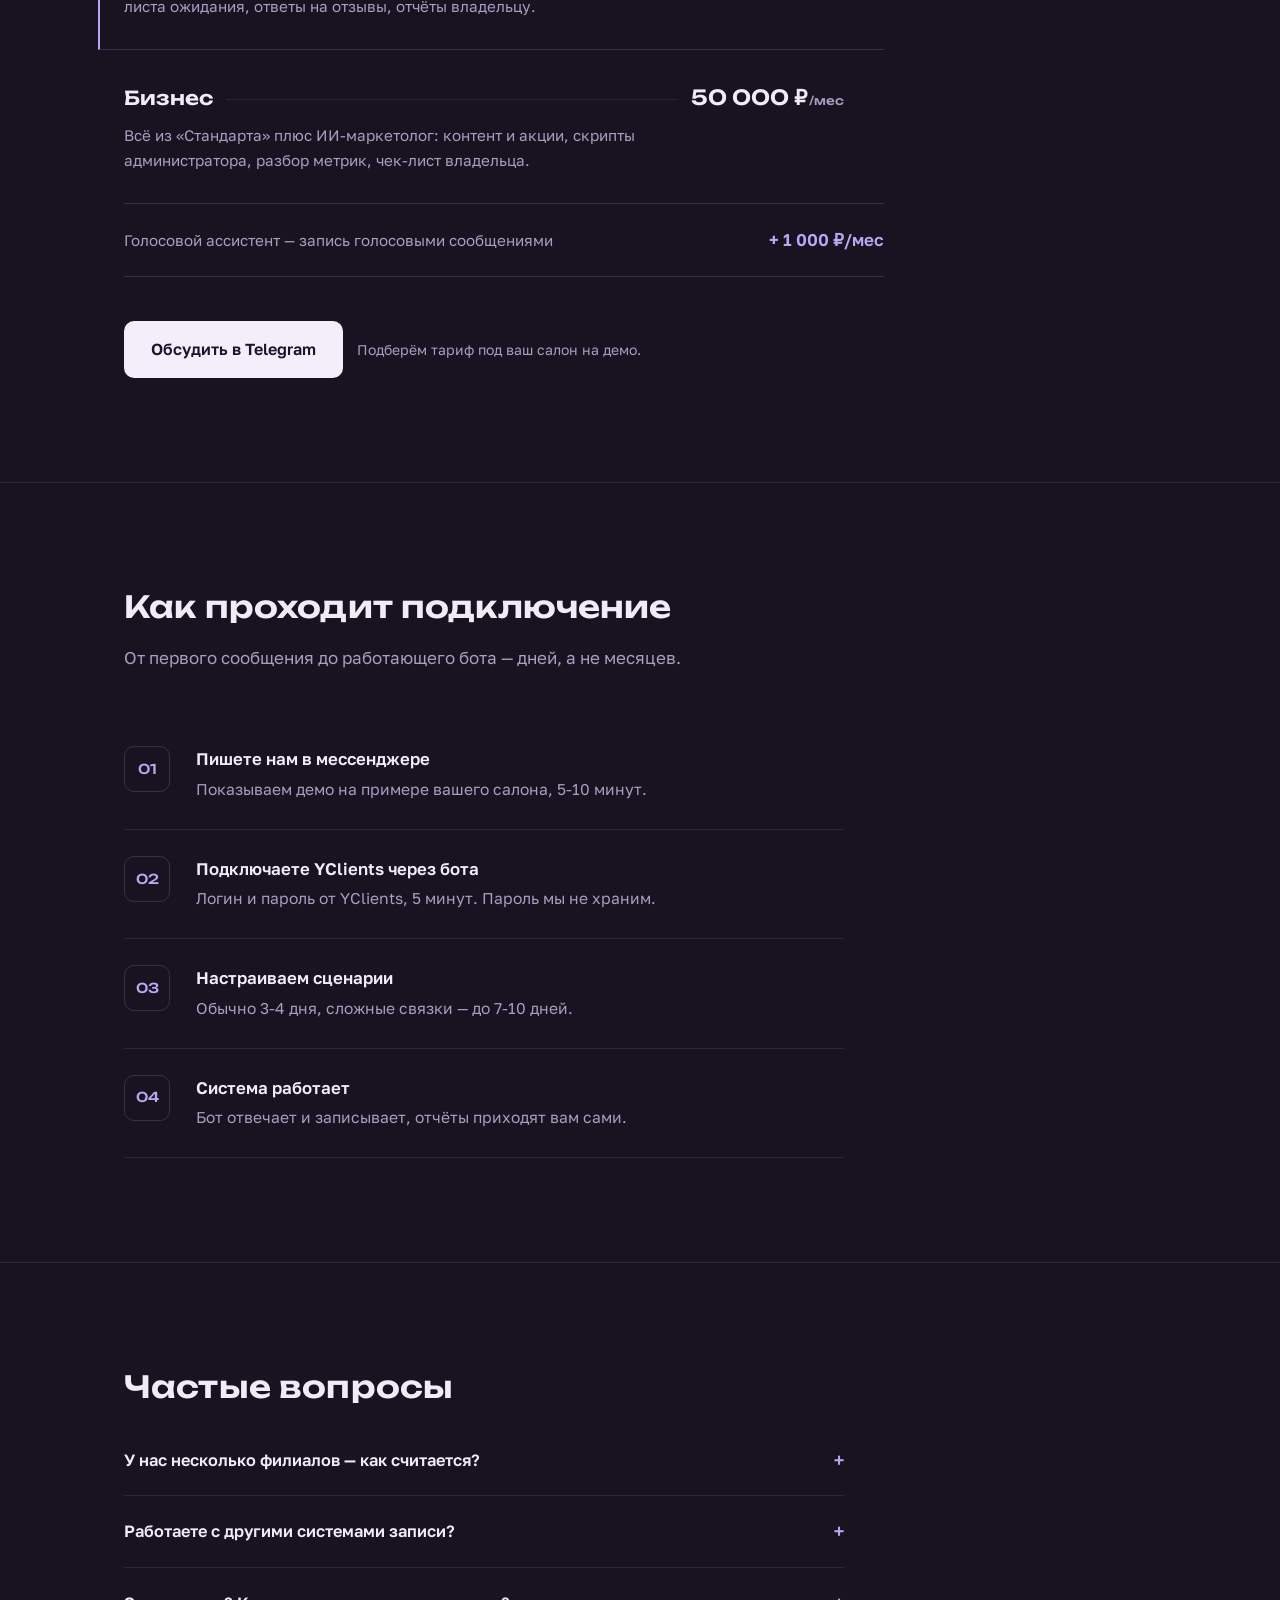
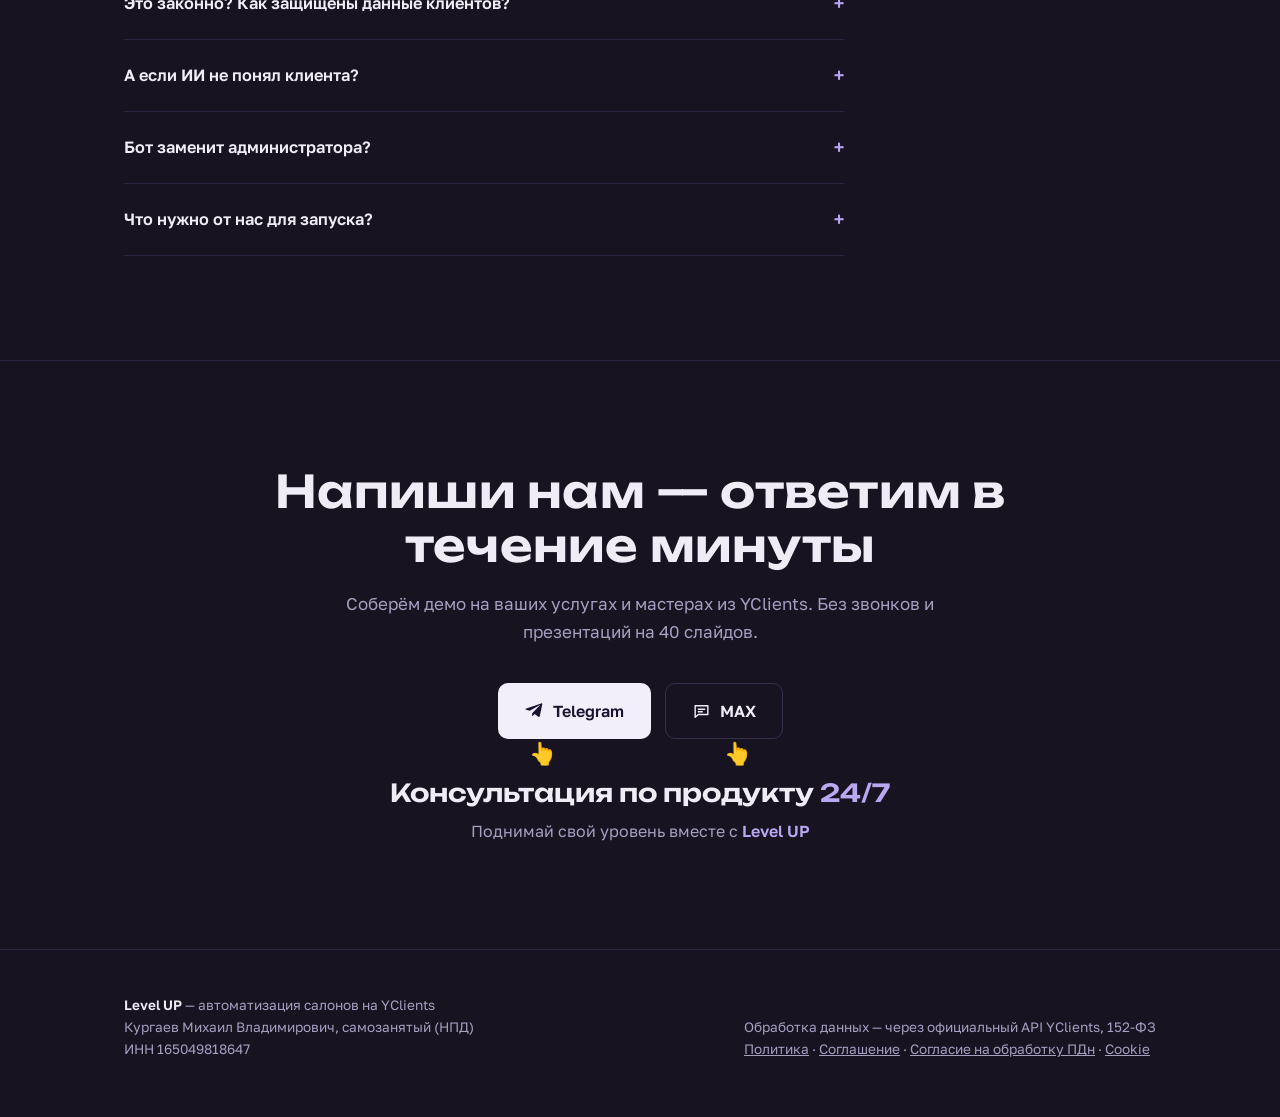
==== commit 7ccca864: "«Регистрация» возвращена в шапку и меню (крайняя справа, /reg); из hero убраны третья кнопка и надпи" ====
--- a/index.html
+++ b/index.html
@@ -70,6 +70,7 @@
 .mmenu button.btn{border-bottom:none;margin:2px 0 4px;color:var(--text)}
 @media(max-width:760px){
   nav .links a:not(.nav-cta){display:none}
+  nav .links .ghost-cta{display:none}
   .burger{display:block}
 }
 
@@ -354,7 +355,8 @@
       <a href="#price">Тарифы</a>
       <a href="#case">Кейс</a>
       <a href="#faq">Вопросы</a>
-      <button class="btn btn-ghost nav-cta" style="padding:9px 18px;font-size:.9rem" type="button" data-consult>Консультация</button>
+      <button class="btn btn-ghost nav-cta ghost-cta" style="padding:9px 18px;font-size:.9rem" type="button" data-consult>Консультация</button>
+      <a class="btn btn-primary nav-cta" style="padding:9px 18px;font-size:.9rem" href="/reg">Регистрация</a>
     </div>
     <button class="burger" id="burger" type="button" aria-label="Открыть меню" aria-expanded="false" aria-controls="mmenu">
       <span></span><span></span><span></span>
@@ -367,6 +369,7 @@
   <a href="#case">Кейс</a>
   <a href="#faq">Вопросы</a>
   <button class="btn btn-ghost" type="button" data-consult>Консультация</button>
+  <a class="btn btn-primary" href="/reg">Регистрация</a>
 </div>
 
 <!-- ============ HERO ============ -->
@@ -393,13 +396,9 @@
           <svg class="ic" viewBox="0 0 24 24" fill="none" stroke="currentColor" stroke-width="1.8"><path d="M4 6h16v11H8l-4 3.5V6z" stroke-linejoin="round"/><path d="M8 10.5h8M8 13.5h5" stroke-linecap="round"/></svg>
           Бот MAX
         </a>
-        <a class="btn btn-primary" href="/reg">
-          <svg class="ic" viewBox="0 0 24 24" fill="none" stroke="currentColor" stroke-width="2"><path d="M5 12h14M13 6l6 6-6 6" stroke-linecap="round" stroke-linejoin="round"/></svg>
-          Регистрация
-        </a>
       </div>
       <div class="cta-fingers" aria-hidden="true"><span>👆</span><span>👆</span></div>
-      <p class="cta-callout">Регистрация за 2 минуты · Консультация <em>24/7</em></p>
+      <p class="cta-callout">Консультация <em>24/7</em></p>
       <p class="cta-tagline">Поднимай свой уровень вместе с <b>Level UP</b></p>
       <div class="chips">
         <span class="chip-y">Только YClients</span><span>24/7</span><span>WhatsApp, Telegram, MAX</span><span>напоминания</span>
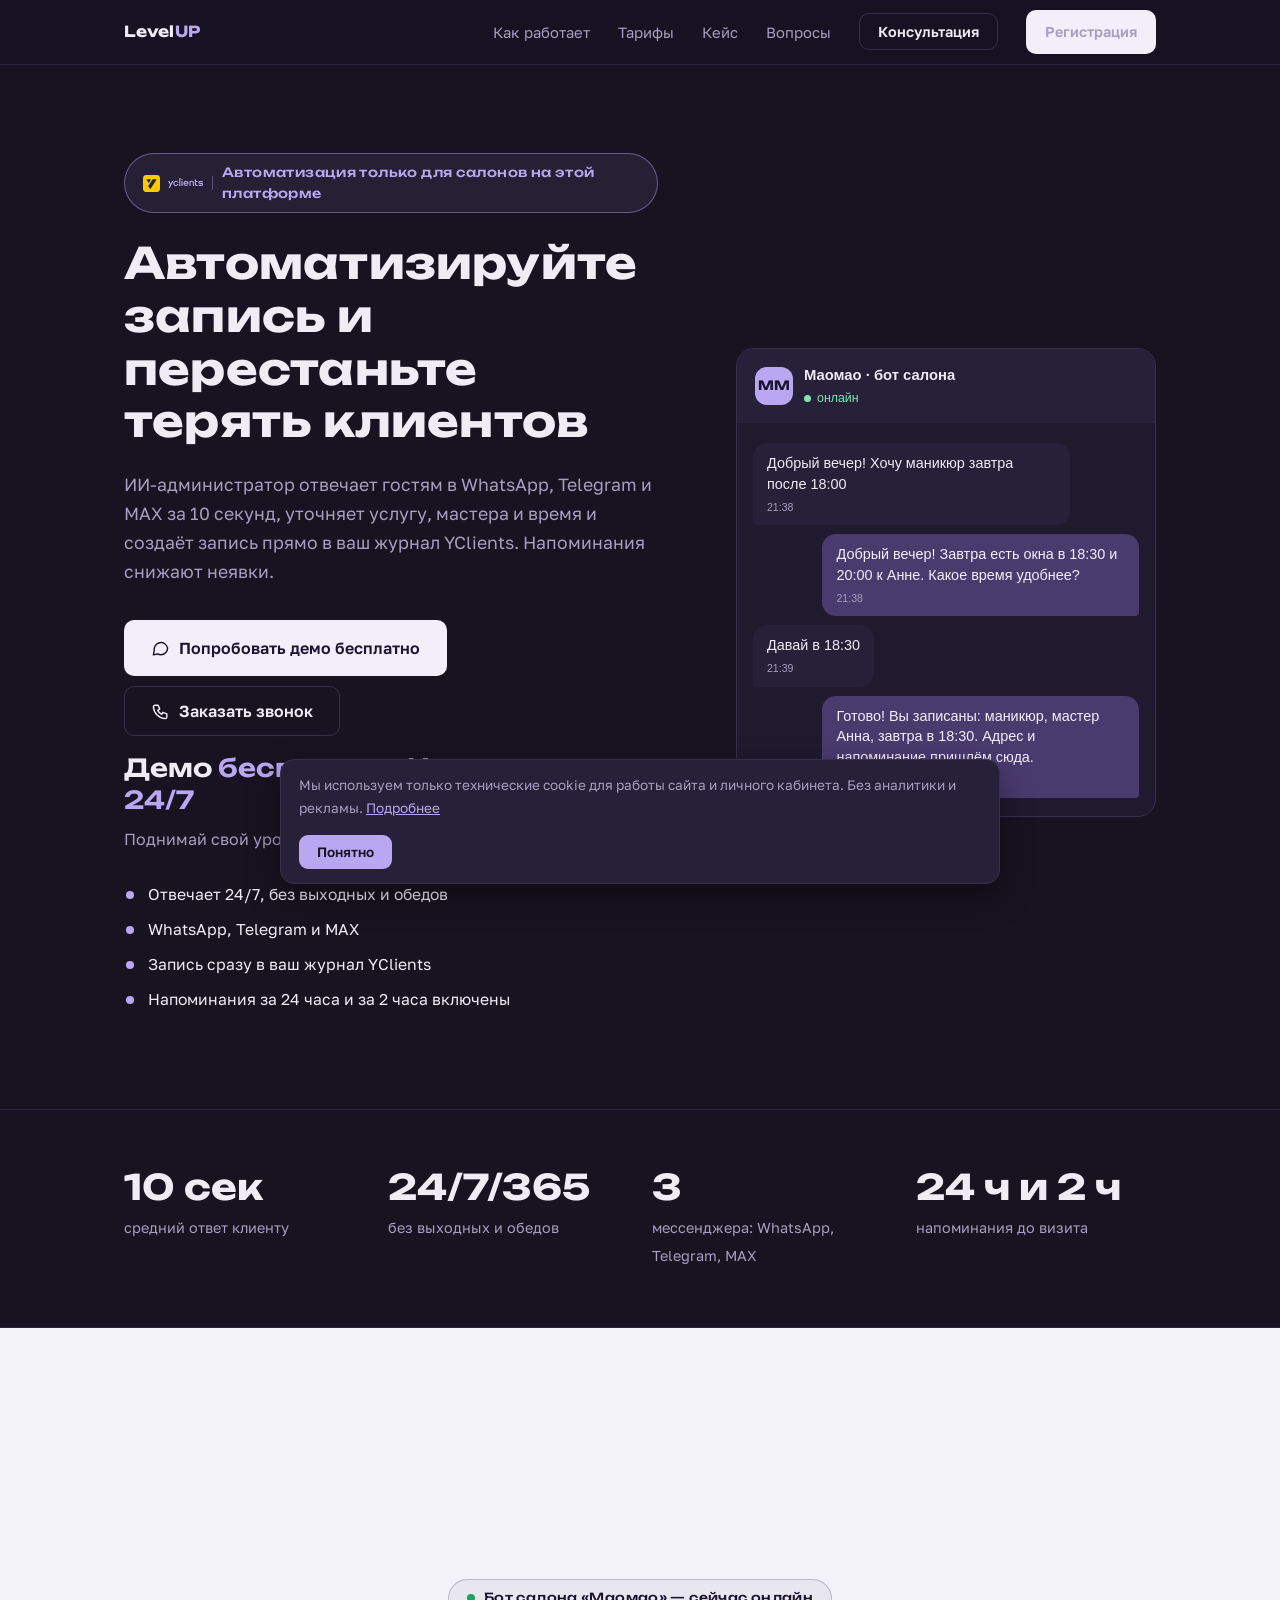
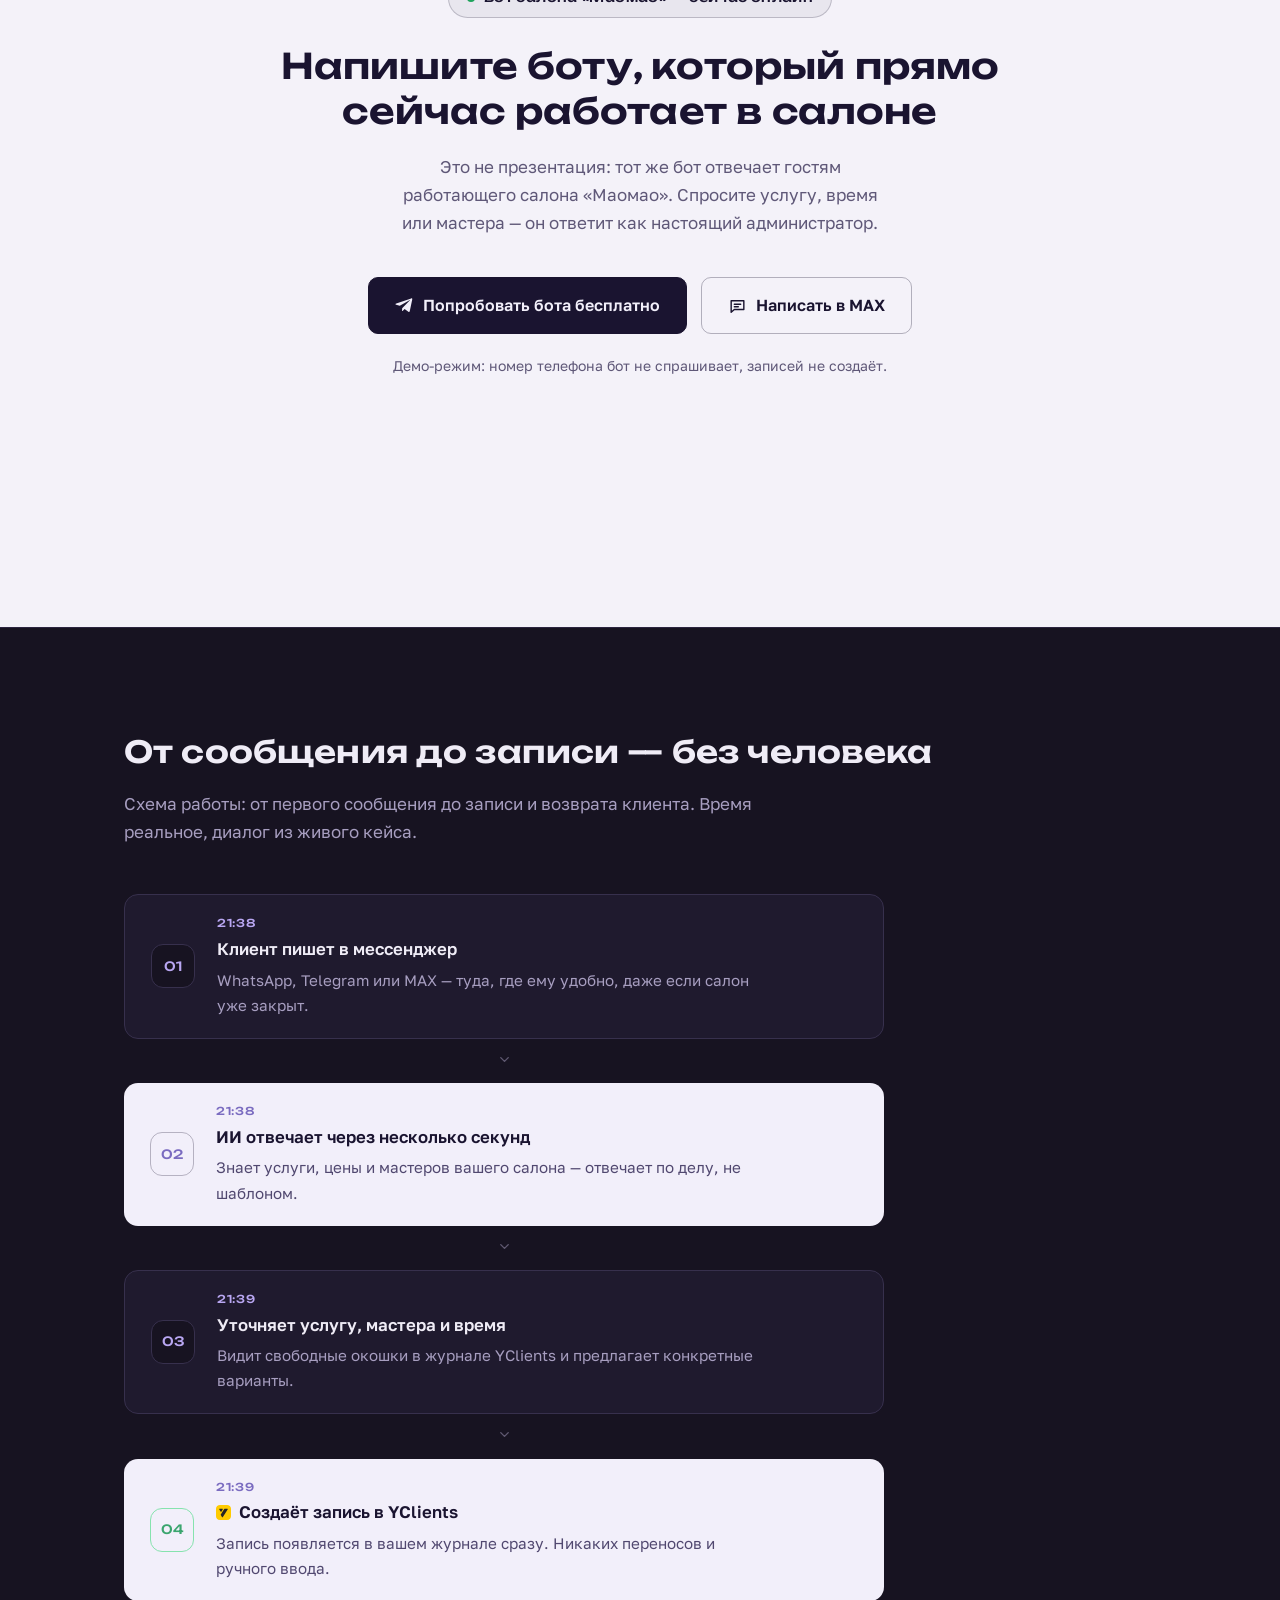
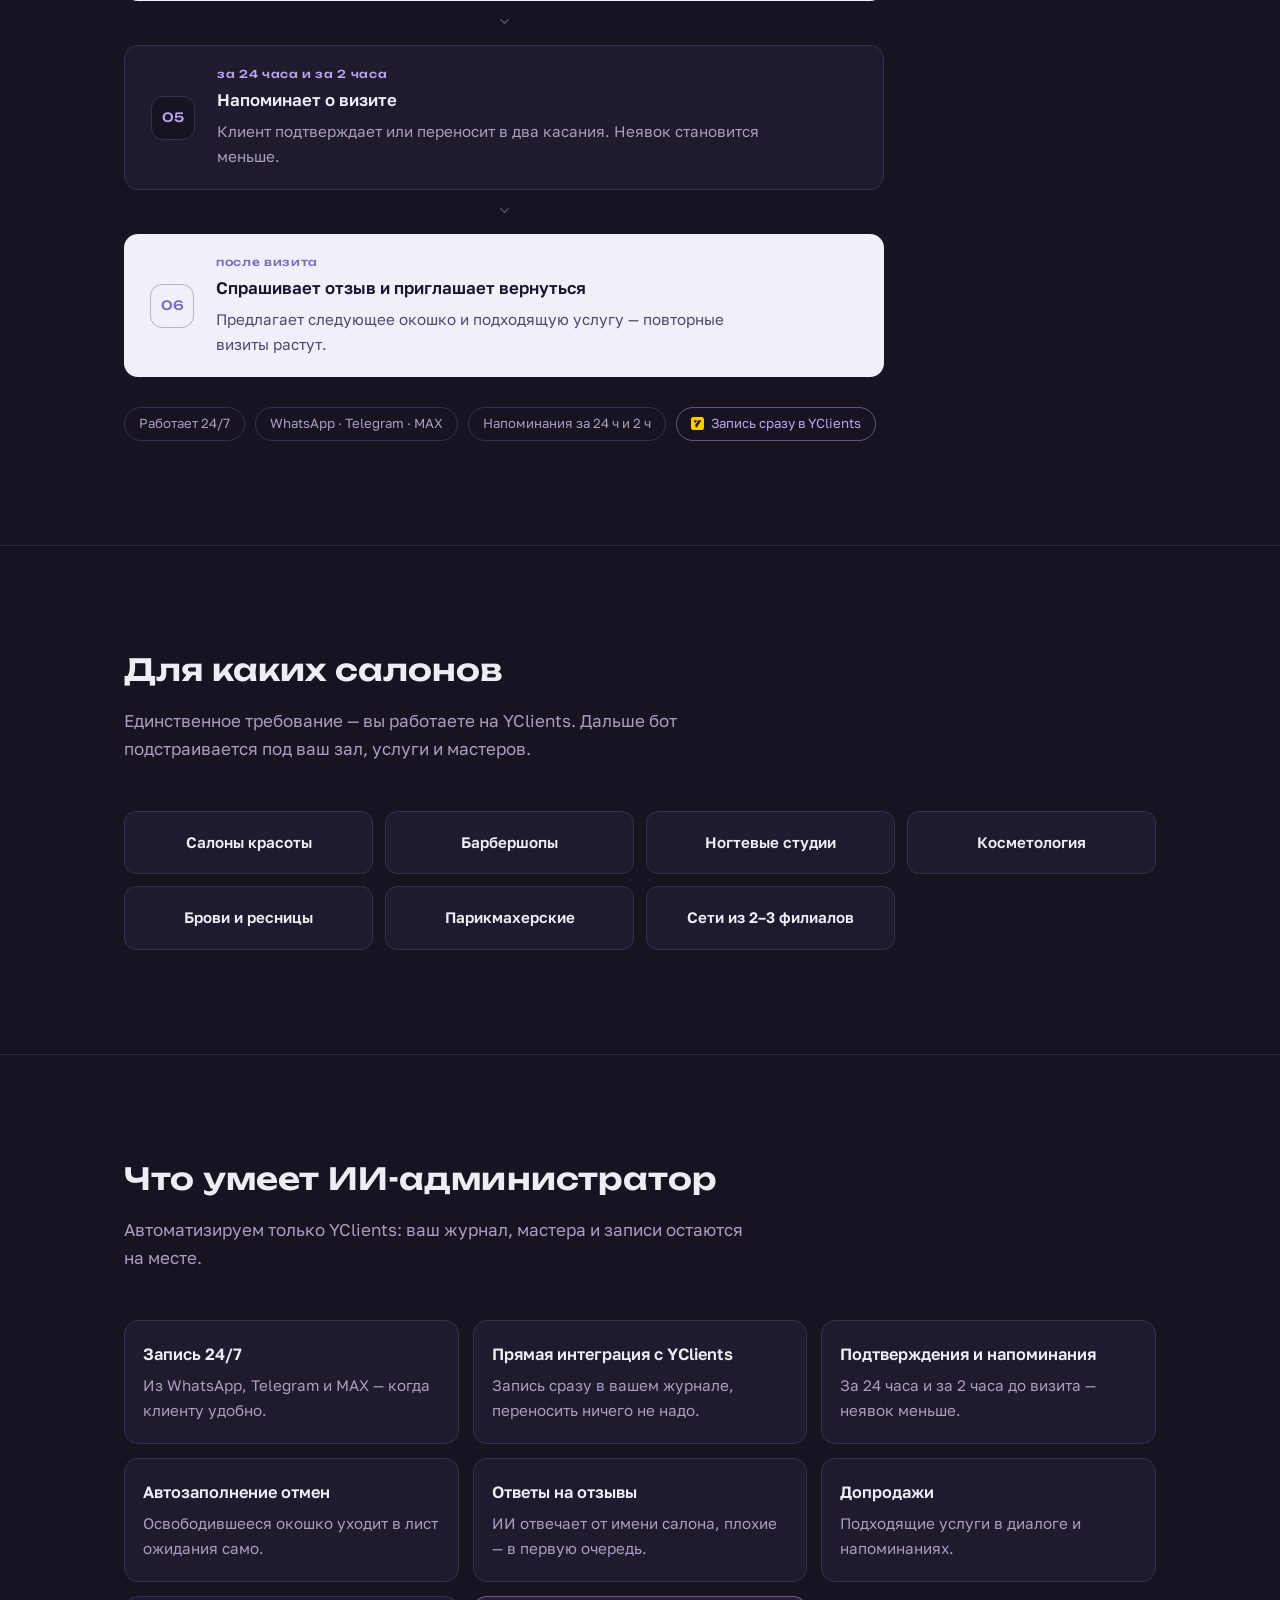
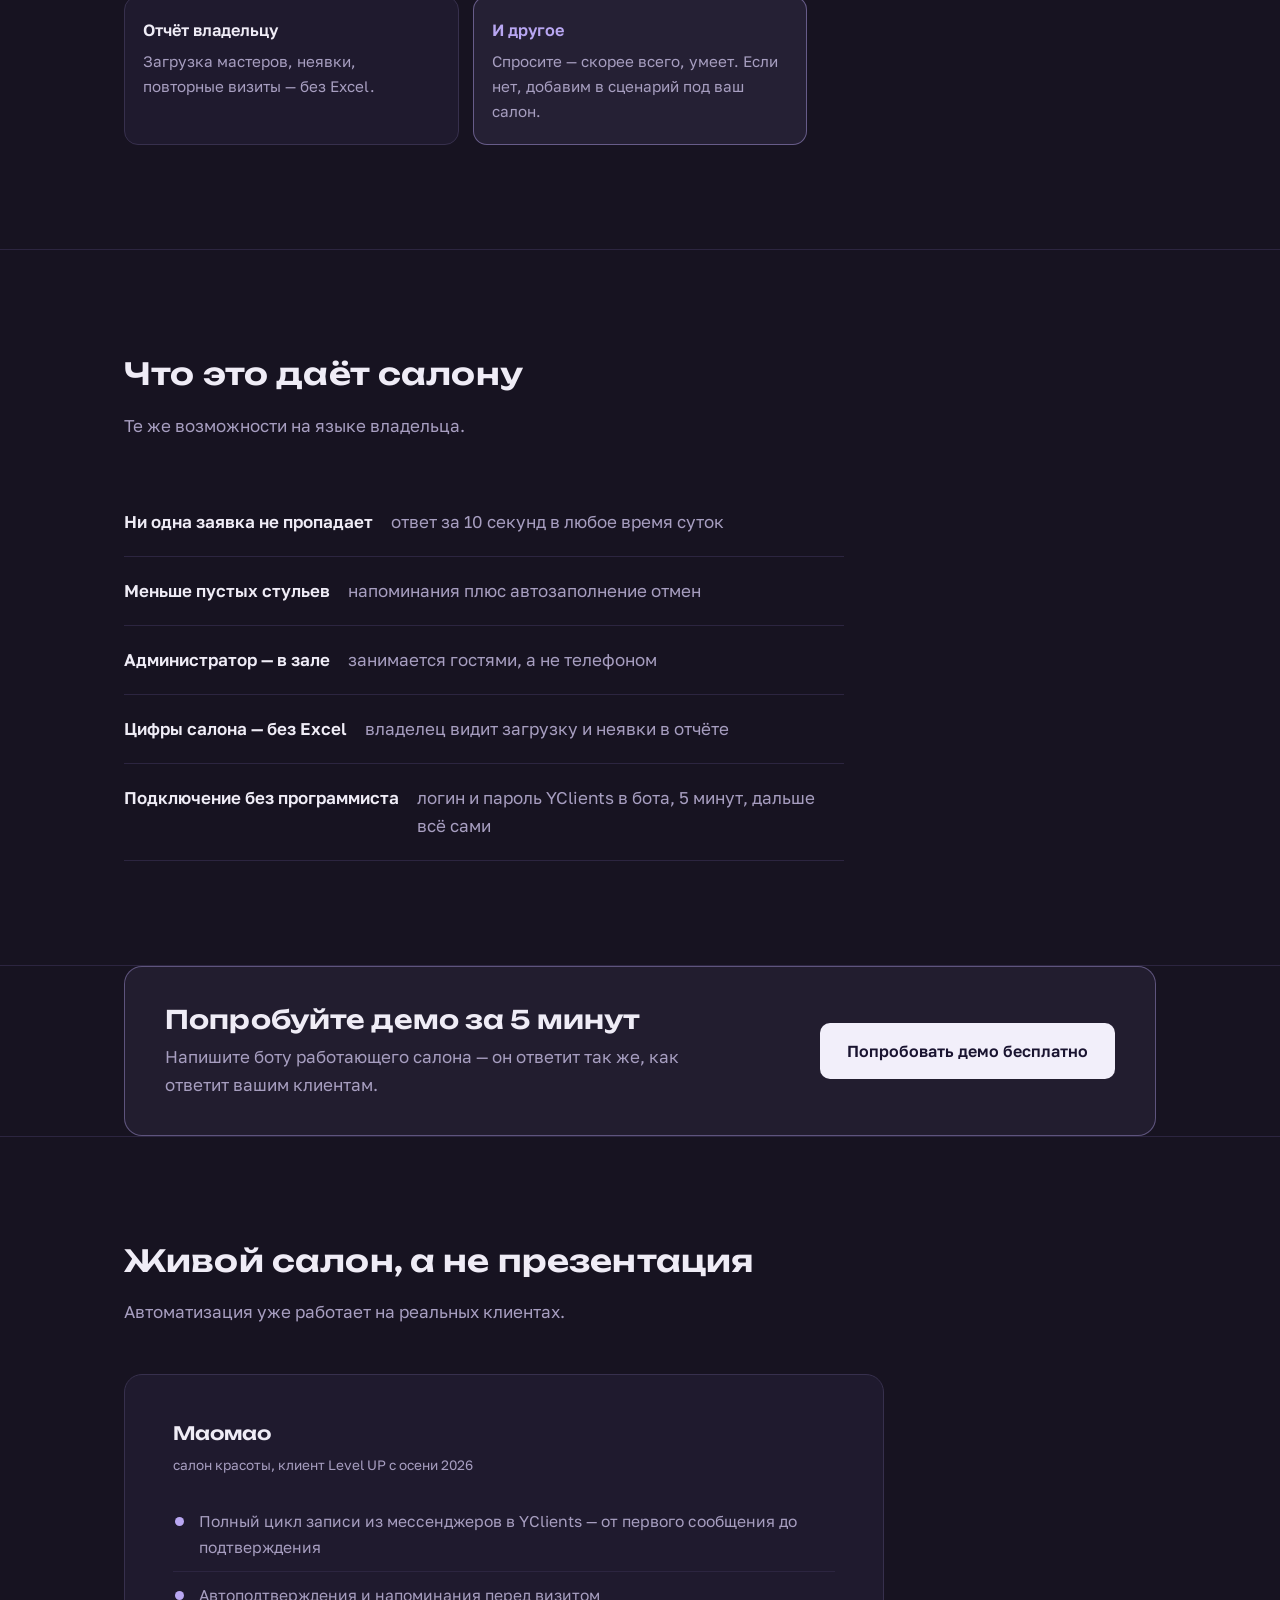
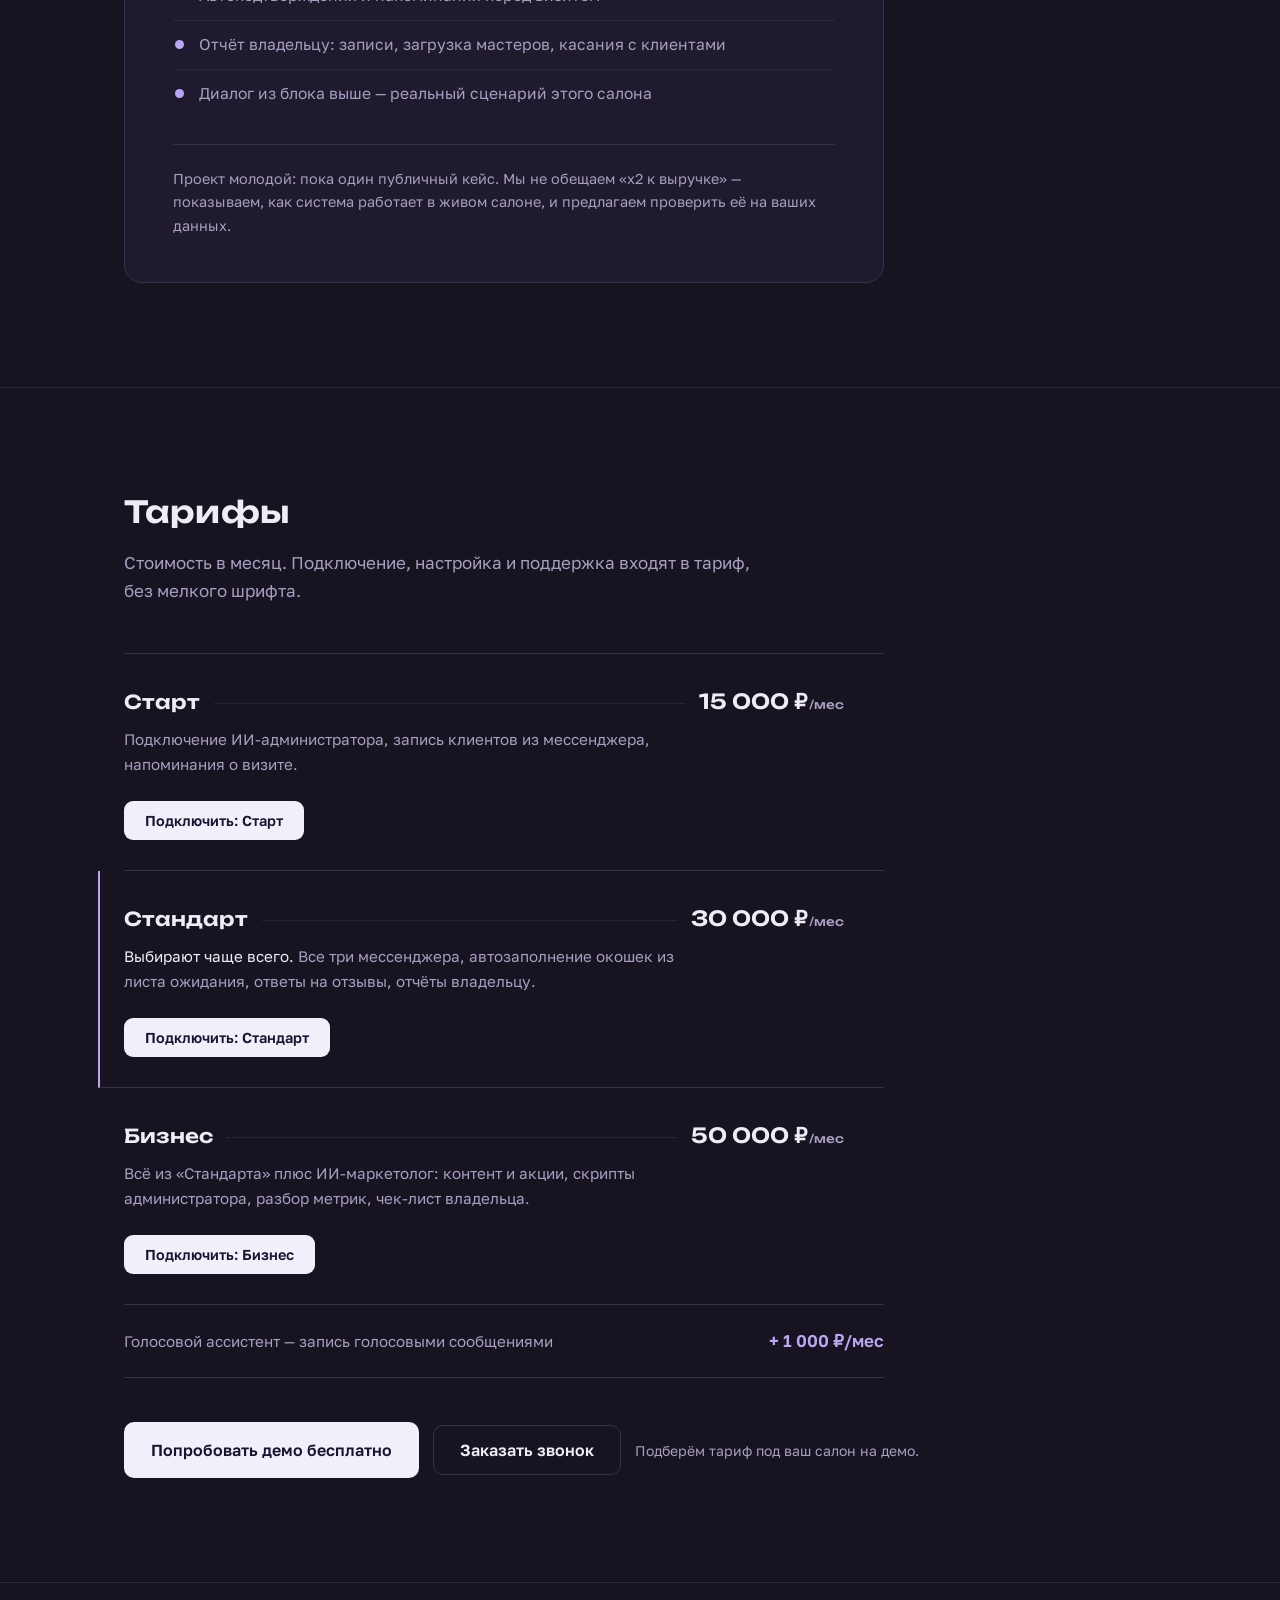
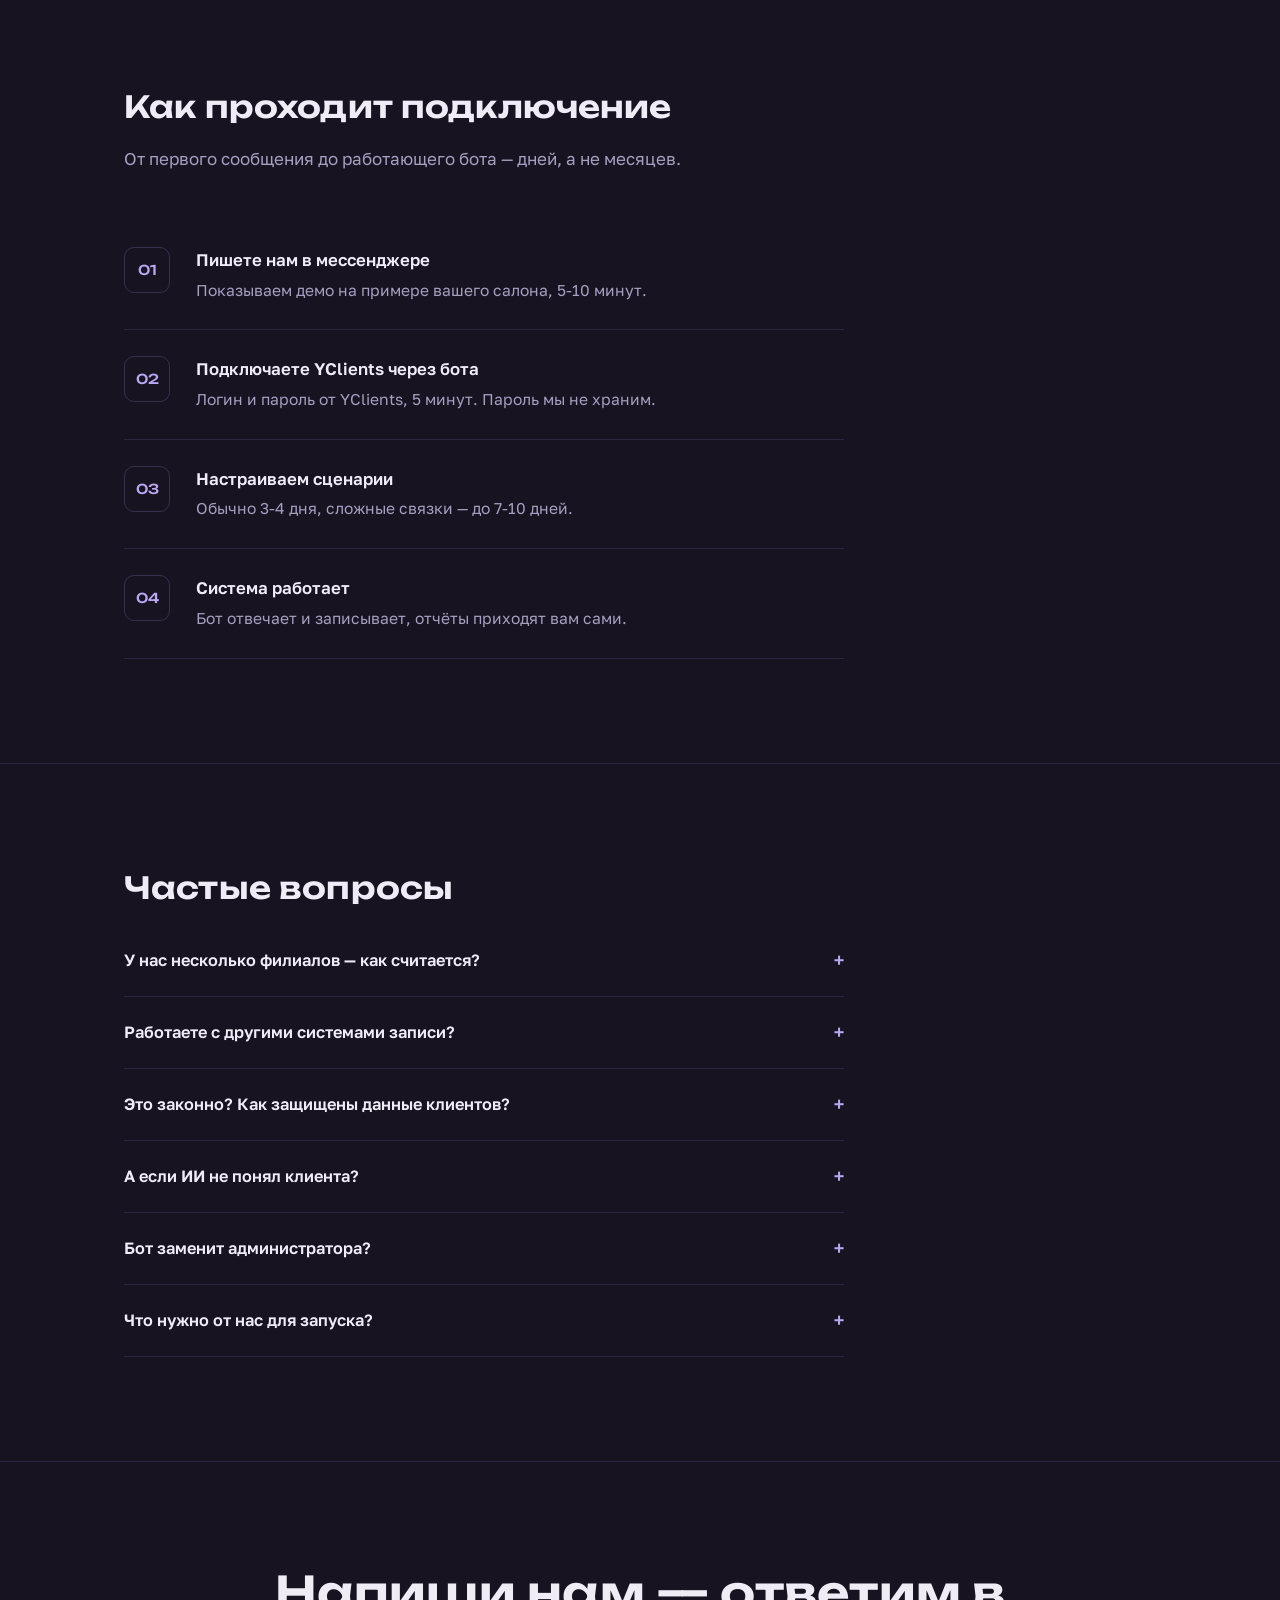
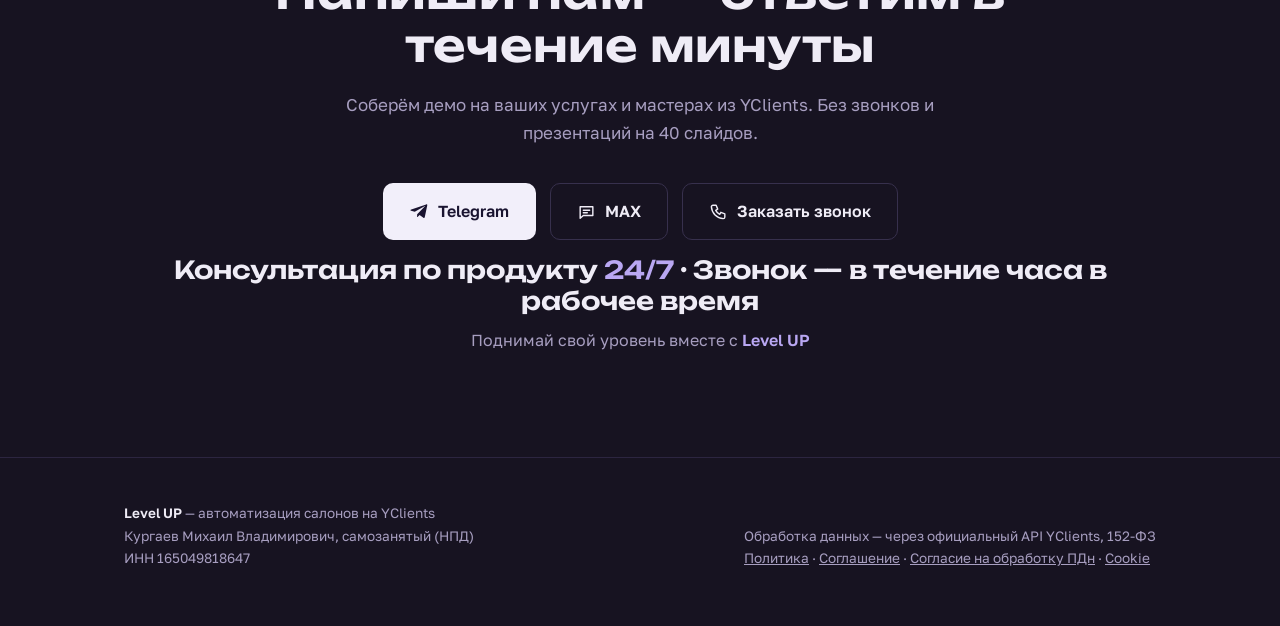
==== commit 93bdb4e6: "Редизайн по образцу yclients.ru: hero действие+результат + один CTA, полоса цифр, «Для кого», плитки" ====
--- a/index.html
+++ b/index.html
@@ -85,7 +85,8 @@
 .cmodal-bots .btn{justify-content:center}
 .cmodal-div{display:flex;align-items:center;gap:12px;color:var(--muted);font-size:.78rem;margin:16px 0;text-transform:uppercase;letter-spacing:.06em}
 .cmodal-div:before,.cmodal-div:after{content:'';flex:1;height:1px;background:var(--line)}
-.cmodal-callhead{font-family:var(--font-display);font-weight:600;font-size:.95rem;margin-bottom:10px}
+.cmodal-callhead{font-family:var(--font-display);font-weight:600;font-size:.95rem;margin-bottom:6px}
+.cmodal-callnote{font-size:.8rem;color:var(--muted);margin-bottom:12px}
 .cmodal-form{display:flex;flex-direction:column;gap:10px}
 .cmodal-form input{font-family:var(--font-body);font-size:.95rem;color:var(--text);background:var(--bg);border:1px solid var(--line);border-radius:10px;padding:12px 14px;width:100%}
 .cmodal-form input::placeholder{color:var(--muted)}
@@ -134,23 +135,38 @@
 .eyebrow .yc-lockup svg{display:block}
 .eyebrow .yc-sep{width:1px;height:14px;background:rgba(185,167,242,.35);flex:none}
 .hero .sub{color:var(--muted);font-size:1.1rem;max-width:32em;margin-bottom:34px}
-.hero .btns{display:flex;gap:14px;flex-wrap:wrap;margin-bottom:16px}
-.hero .note{font-size:.875rem;color:var(--muted)}
-.chips{display:flex;gap:10px;flex-wrap:wrap;margin-top:30px}
-.chips span{font-size:.825rem;color:var(--muted);border:1px solid var(--line);border-radius:99px;padding:5px 14px;white-space:nowrap}
-.chips .chip-y{color:var(--iris);border-color:var(--iris);background:rgba(185,167,242,.09);font-weight:600}
-/* призыв под кнопками ботов: пальцы вверх + крупная надпись */
-.cta-fingers{display:flex;gap:10.5rem;padding-left:5.25rem;font-size:1.35rem;line-height:1;margin:4px 0 12px}
-.cta-fingers span{display:inline-block;animation:finger-bounce 1.7s ease-in-out infinite}
-.cta-fingers span:nth-child(2){animation-delay:.3s}
-@keyframes finger-bounce{0%,100%{transform:translateY(3px)}50%{transform:translateY(-3px)}}
-.cta-callout{font-family:var(--font-display);font-weight:600;font-size:clamp(1.2rem,2.4vw,1.55rem);line-height:1.28;margin:0 0 10px}
+.hero .btns{display:flex;flex-direction:column;align-items:flex-start;gap:10px;margin-bottom:16px}
+.hero .note{font-size:.875rem;color:var(--muted)}/* буллеты под hero вместо чипов */
+.hero-list{list-style:none;display:grid;gap:9px;margin-top:30px;max-width:30em}
+.hero-list li{position:relative;padding-left:24px;font-size:.98rem}
+.hero-list li::before{content:'';position:absolute;left:2px;top:.55em;width:8px;height:8px;border-radius:50%;background:var(--iris)}
+
+/* ---------- полоса цифр под hero ---------- */
+.stats{padding:0}
+.stats .wrap{display:grid;grid-template-columns:repeat(4,1fr);gap:24px;padding-top:58px;padding-bottom:58px}
+.stat b{display:block;font-family:var(--font-display);font-weight:700;font-size:clamp(1.55rem,3vw,2.2rem);line-height:1.12;margin-bottom:6px}
+.stat span{color:var(--muted);font-size:.9rem}
+@media(max-width:760px){.stats .wrap{grid-template-columns:1fr 1fr;gap:20px 16px}}
+
+/* ---------- для кого ---------- */
+.whom{display:grid;grid-template-columns:repeat(4,1fr);gap:12px}
+.whom span{background:var(--surface);border:1px solid var(--line);border-radius:12px;padding:18px 14px;text-align:center;font-weight:600;font-size:.95rem}
+.whom span:hover{border-color:var(--iris)}
+@media(max-width:880px){.whom{grid-template-columns:repeat(3,1fr)}}
+@media(max-width:600px){.whom{grid-template-columns:repeat(2,1fr)}}
+
+/* ---------- CTA-полоса после выгод ---------- */
+.band{padding:0}
+.band-in{display:flex;align-items:center;justify-content:space-between;gap:28px;background:rgba(185,167,242,.07);border:1px solid rgba(185,167,242,.4);border-radius:18px;padding:36px 40px}
+.band-in h2{margin-bottom:6px;font-size:clamp(1.2rem,2.4vw,1.6rem)}
+.band-in p{color:var(--muted);max-width:34em}
+.band-in .btn{flex:none}
+@media(max-width:760px){.band-in{flex-direction:column;align-items:flex-start;padding:28px 24px}}
+/* призыв под кнопками: крупная надпись */
+.cta-callout{font-family:var(--font-display);font-weight:600;font-size:clamp(1.2rem,2.4vw,1.55rem);line-height:1.28;margin:14px 0 10px}
 .cta-callout em{font-style:normal;color:var(--iris)}
 .cta-tagline{color:var(--muted);font-size:1rem}
 .cta-tagline b{color:var(--iris);font-weight:600}
-@media(max-width:480px){.cta-fingers{gap:5rem;padding-left:2.25rem}}
-/* центрированный вариант в финальном CTA */
-.final .cta-fingers{justify-content:center;padding-left:0}
 /* блики на кнопках ботов: световая полоса + подсветка */
 .hero .btns .btn{position:relative;overflow:hidden;animation:btn-glow 3.2s ease-out infinite}
 .hero .btns .btn::after{
@@ -160,8 +176,6 @@
 }
 .hero .btn-primary::after{background:linear-gradient(100deg,transparent,rgba(122,92,219,.35),transparent)}
 .hero .btn-ghost::after{background:linear-gradient(100deg,transparent,rgba(255,255,255,.42),transparent)}
-.hero .btns .btn:nth-of-type(2){animation-delay:.6s}
-.hero .btns .btn:nth-of-type(2)::after{animation-direction:reverse;animation-delay:.6s}
 @keyframes btn-glint{0%{left:-60%}60%,100%{left:130%}}
 @keyframes btn-glow{0%{box-shadow:0 0 0 0 rgba(185,167,242,.45)}70%,100%{box-shadow:0 0 0 10px rgba(185,167,242,0)}}
 @media(max-width:880px){
@@ -253,12 +267,15 @@
 .flow-stats .fs-y{color:var(--iris);border-color:rgba(185,167,242,.45)}
 @media(max-width:600px){.f-step{padding:16px 18px;gap:6px 14px}.f-num{width:38px;height:38px;border-radius:10px;font-size:.72rem}}
 
-/* ---------- features ---------- */
-.feats{display:grid;grid-template-columns:1fr 1fr;gap:0 56px;border-top:1px solid var(--line-soft)}
-.feat{padding:24px 0;border-bottom:1px solid var(--line-soft)}
-.feat b{font-weight:600;font-size:1.02rem;display:block;margin-bottom:3px}
+/* ---------- features: плитки «одна система» ---------- */
+.feats{display:grid;grid-template-columns:repeat(3,1fr);gap:14px}
+.feat{background:var(--surface);border:1px solid var(--line);border-radius:14px;padding:20px 18px}
+.feat b{font-weight:600;font-size:1.02rem;display:block;margin-bottom:5px}
 .feat p{color:var(--muted);font-size:.95rem}
-@media(max-width:680px){.feats{grid-template-columns:1fr}}
+.feat-accent{background:rgba(185,167,242,.09);border-color:rgba(185,167,242,.45)}
+.feat-accent b{color:var(--iris)}
+@media(max-width:880px){.feats{grid-template-columns:1fr 1fr}}
+@media(max-width:560px){.feats{grid-template-columns:1fr}}
 
 /* ---------- benefits ---------- */
 .bens{max-width:720px}
@@ -297,6 +314,8 @@
 .p-addon b{font-weight:600;color:var(--iris);white-space:nowrap}
 .price-cta{margin-top:44px;display:flex;gap:14px;flex-wrap:wrap;align-items:center}
 .price-cta .note{font-size:.875rem;color:var(--muted)}
+.p-act{grid-column:1/-1;margin-top:16px}
+.btn-sm{padding:10px 20px;font-size:.9rem;border-radius:9px}
 @media(max-width:600px){.p-row.hot{margin-left:-12px;padding-left:14px}}
 
 /* ---------- connect ---------- */
@@ -340,7 +359,6 @@
   .typing i{animation:none;opacity:.5}
   .live .dot{animation:none}
   .hero .btns .btn,.hero .btns .btn::after{animation:none}
-  .cta-fingers span{animation:none}
   *{transition:none!important}
 }
 </style>
@@ -384,25 +402,26 @@
         <span class="yc-sep"></span>
         Автоматизация только для салонов на этой платформе
       </p>
-      <h1>ИИ-администратор салона на <span class="yc">YClients</span>: отвечает и записывает клиентов 24/7</h1>
-      <p class="sub">Бот отвечает клиенту в WhatsApp, Telegram и MAX за секунды, уточняет услугу, мастера и время и создаёт запись прямо в ваш журнал YClients. Напоминания снижают неявки.</p>
+      <h1>Автоматизируйте запись и перестаньте терять клиентов</h1>
+      <p class="sub">ИИ-администратор отвечает гостям в WhatsApp, Telegram и MAX за 10 секунд, уточняет услугу, мастера и время и создаёт запись прямо в ваш журнал YClients. Напоминания снижают неявки.</p>
       <div class="btns">
-        <a class="btn btn-primary" href="https://t.me/First_connect_levelup_bot" target="_blank" rel="noopener">
-          <svg class="ic" viewBox="0 0 24 24" fill="currentColor"><path d="M9.04 15.51 8.9 19.1c.36 0 .7-.15.96-.42l2.3-2.2 4.76 3.48c.87.48 1.5.23 1.72-.8l3.12-14.6c.28-1.3-.47-1.8-1.33-1.5L1.6 9.4c-1.27.5-1.25 1.2-.22 1.5l4.66 1.45L18.3 5.3c.5-.33.96-.15.58.18L9.04 15.5z"/></svg>
-          Бот Telegram
+        <a class="btn btn-primary" href="#bot">
+          <svg class="ic" viewBox="0 0 24 24" fill="none" stroke="currentColor" stroke-width="1.8"><path d="M21 11.5a8.5 8.5 0 0 1-8.5 8.5c-1.5 0-3-.4-4.2-1.1L3 20l1.1-5.3A8.5 8.5 0 1 1 21 11.5z" stroke-linejoin="round"/></svg>
+          Попробовать демо бесплатно
         </a>
-        <!-- ЗАГЛУШКА: заменить href на ссылку MAX-бота консультаций по продуктам -->
-        <a class="btn btn-ghost" href="#" target="_blank" rel="noopener">
-          <svg class="ic" viewBox="0 0 24 24" fill="none" stroke="currentColor" stroke-width="1.8"><path d="M4 6h16v11H8l-4 3.5V6z" stroke-linejoin="round"/><path d="M8 10.5h8M8 13.5h5" stroke-linecap="round"/></svg>
-          Бот MAX
-        </a>
-      </div>
-      <div class="cta-fingers" aria-hidden="true"><span>👆</span><span>👆</span></div>
-      <p class="cta-callout">Консультация <em>24/7</em></p>
+        <button class="btn btn-ghost" type="button" data-consult>
+          <svg class="ic" viewBox="0 0 24 24" fill="none" stroke="currentColor" stroke-width="1.8"><path d="M5 4h4l2 5-2.5 1.5a11 11 0 0 0 5 5L15 13l5 2v4a2 2 0 0 1-2 2A16 16 0 0 1 3 6a2 2 0 0 1 2-2z" stroke-linejoin="round"/></svg>
+          Заказать звонок
+        </button>
+      </div>
+      <p class="cta-callout">Демо <em>бесплатно</em> · Консультация <em>24/7</em></p>
       <p class="cta-tagline">Поднимай свой уровень вместе с <b>Level UP</b></p>
-      <div class="chips">
-        <span class="chip-y">Только YClients</span><span>24/7</span><span>WhatsApp, Telegram, MAX</span><span>напоминания</span>
-      </div>
+      <ul class="hero-list">
+        <li>Отвечает 24/7, без выходных и обедов</li>
+        <li>WhatsApp, Telegram и MAX</li>
+        <li>Запись сразу в ваш журнал YClients</li>
+        <li>Напоминания за 24 часа и за 2 часа включены</li>
+      </ul>
     </div>
 
     <div class="chat" id="chat" aria-label="Пример диалога с ботом салона">
@@ -424,6 +443,16 @@
   </div>
 </section>
 
+<!-- ============ ПОЛОСА ЦИФР ============ -->
+<section class="stats" aria-label="Ключевые цифры">
+  <div class="wrap">
+    <div class="stat"><b>10 сек</b><span>средний ответ клиенту</span></div>
+    <div class="stat"><b>24/7/365</b><span>без выходных и обедов</span></div>
+    <div class="stat"><b>3</b><span>мессенджера: WhatsApp, Telegram, MAX</span></div>
+    <div class="stat"><b>24 ч и 2 ч</b><span>напоминания до визита</span></div>
+  </div>
+</section>
+
 <!-- ============ LIVE BOT (светлый фулскрин, замена блока болей) ============ -->
 <section class="live" id="bot">
   <div class="wrap">
@@ -434,7 +463,7 @@
       <!-- ЗАГЛУШКА: заменить href на ссылку TG-бота Маомао -->
       <a class="btn btn-dark" href="#" target="_blank" rel="noopener">
         <svg class="ic" viewBox="0 0 24 24" fill="currentColor"><path d="M9.04 15.51 8.9 19.1c.36 0 .7-.15.96-.42l2.3-2.2 4.76 3.48c.87.48 1.5.23 1.72-.8l3.12-14.6c.28-1.3-.47-1.8-1.33-1.5L1.6 9.4c-1.27.5-1.25 1.2-.22 1.5l4.66 1.45L18.3 5.3c.5-.33.96-.15.58.18L9.04 15.5z"/></svg>
-        Написать в Telegram
+        Попробовать бота бесплатно
       </a>
       <!-- ЗАГЛУШКА: заменить href на ссылку MAX-бота Маомао -->
       <a class="btn btn-line" href="#" target="_blank" rel="noopener">
@@ -515,6 +544,23 @@
   </div>
 </section>
 
+<!-- ============ ДЛЯ КОГО ============ -->
+<section id="whom">
+  <div class="wrap">
+    <h2>Для каких салонов</h2>
+    <p class="lede">Единственное требование — вы работаете на YClients. Дальше бот подстраивается под ваш зал, услуги и мастеров.</p>
+    <div class="whom">
+      <span>Салоны красоты</span>
+      <span>Барбершопы</span>
+      <span>Ногтевые студии</span>
+      <span>Косметология</span>
+      <span>Брови и ресницы</span>
+      <span>Парикмахерские</span>
+      <span>Сети из 2–3 филиалов</span>
+    </div>
+  </div>
+</section>
+
 <!-- ============ FEATURES ============ -->
 <section>
   <div class="wrap">
@@ -528,6 +574,7 @@
       <div class="feat"><b>Ответы на отзывы</b><p>ИИ отвечает от имени салона, плохие — в первую очередь.</p></div>
       <div class="feat"><b>Допродажи</b><p>Подходящие услуги в диалоге и напоминаниях.</p></div>
       <div class="feat"><b>Отчёт владельцу</b><p>Загрузка мастеров, неявки, повторные визиты — без Excel.</p></div>
+      <div class="feat feat-accent"><b>И другое</b><p>Спросите — скорее всего, умеет. Если нет, добавим в сценарий под ваш салон.</p></div>
     </div>
   </div>
 </section>
@@ -543,6 +590,19 @@
       <div class="ben"><b>Администратор — в зале</b><span>занимается гостями, а не телефоном</span></div>
       <div class="ben"><b>Цифры салона — без Excel</b><span>владелец видит загрузку и неявки в отчёте</span></div>
       <div class="ben"><b>Подключение без программиста</b><span>логин и пароль YClients в бота, 5 минут, дальше всё сами</span></div>
+    </div>
+  </div>
+</section>
+
+<!-- ============ CTA ПОСЛЕ ВЫГОД ============ -->
+<section class="band">
+  <div class="wrap">
+    <div class="band-in">
+      <div>
+        <h2>Попробуйте демо за 5 минут</h2>
+        <p>Напишите боту работающего салона — он ответит так же, как ответит вашим клиентам.</p>
+      </div>
+      <a class="btn btn-primary" href="#bot">Попробовать демо бесплатно</a>
     </div>
   </div>
 </section>
@@ -575,14 +635,17 @@
       <div class="p-row">
         <div class="p-name"><b>Старт</b><span class="leader"></span><span class="p-price">15 000 ₽<small>/мес</small></span></div>
         <p class="p-desc">Подключение ИИ-администратора, запись клиентов из мессенджера, напоминания о визите.</p>
+        <div class="p-act"><button class="btn btn-primary btn-sm" type="button" data-consult>Подключить: Старт</button></div>
       </div>
       <div class="p-row hot">
         <div class="p-name"><b>Стандарт</b><span class="leader"></span><span class="p-price">30 000 ₽<small>/мес</small></span></div>
         <p class="p-desc"><em>Выбирают чаще всего.</em> Все три мессенджера, автозаполнение окошек из листа ожидания, ответы на отзывы, отчёты владельцу.</p>
+        <div class="p-act"><button class="btn btn-primary btn-sm" type="button" data-consult>Подключить: Стандарт</button></div>
       </div>
       <div class="p-row">
         <div class="p-name"><b>Бизнес</b><span class="leader"></span><span class="p-price">50 000 ₽<small>/мес</small></span></div>
         <p class="p-desc">Всё из «Стандарта» плюс ИИ-маркетолог: контент и акции, скрипты администратора, разбор метрик, чек-лист владельца.</p>
+        <div class="p-act"><button class="btn btn-primary btn-sm" type="button" data-consult>Подключить: Бизнес</button></div>
       </div>
       <div class="p-addon">
         <span>Голосовой ассистент — запись голосовыми сообщениями</span>
@@ -590,7 +653,8 @@
       </div>
     </div>
     <div class="price-cta">
-      <a class="btn btn-primary" href="https://t.me/First_connect_levelup_bot" target="_blank" rel="noopener">Обсудить в Telegram</a>
+      <a class="btn btn-primary" href="#bot">Попробовать демо бесплатно</a>
+      <button class="btn btn-ghost" type="button" data-consult>Заказать звонок</button>
       <span class="note">Подберём тариф под ваш салон на демо.</span>
     </div>
   </div>
@@ -665,9 +729,12 @@
         <svg class="ic" viewBox="0 0 24 24" fill="none" stroke="currentColor" stroke-width="1.8"><path d="M4 6h16v11H8l-4 3.5V6z" stroke-linejoin="round"/><path d="M8 10.5h8M8 13.5h5" stroke-linecap="round"/></svg>
         MAX
       </a>
-    </div>
-    <div class="cta-fingers" aria-hidden="true"><span>👆</span><span>👆</span></div>
-    <p class="cta-callout">Консультация по продукту <em>24/7</em></p>
+      <button class="btn btn-ghost" type="button" data-consult>
+        <svg class="ic" viewBox="0 0 24 24" fill="none" stroke="currentColor" stroke-width="1.8"><path d="M5 4h4l2 5-2.5 1.5a11 11 0 0 0 5 5L15 13l5 2v4a2 2 0 0 1-2 2A16 16 0 0 1 3 6a2 2 0 0 1 2-2z" stroke-linejoin="round"/></svg>
+        Заказать звонок
+      </button>
+    </div>
+    <p class="cta-callout">Консультация по продукту <em>24/7</em> · Звонок — в течение часа в рабочее время</p>
     <p class="cta-tagline">Поднимай свой уровень вместе с <b>Level UP</b></p>
   </div>
 </section>
@@ -692,6 +759,7 @@
     </div>
     <div class="cmodal-div"><span>или</span></div>
     <p class="cmodal-callhead">Заявка на звонок</p>
+    <p class="cmodal-callnote">Перезвоним в течение часа в рабочее время.</p>
     <form class="cmodal-form" id="cform" novalidate>
       <input type="text" name="name" placeholder="Ваше имя" required maxlength="120" autocomplete="name">
       <input type="tel" name="phone" placeholder="Телефон для звонка" required maxlength="40" autocomplete="tel">
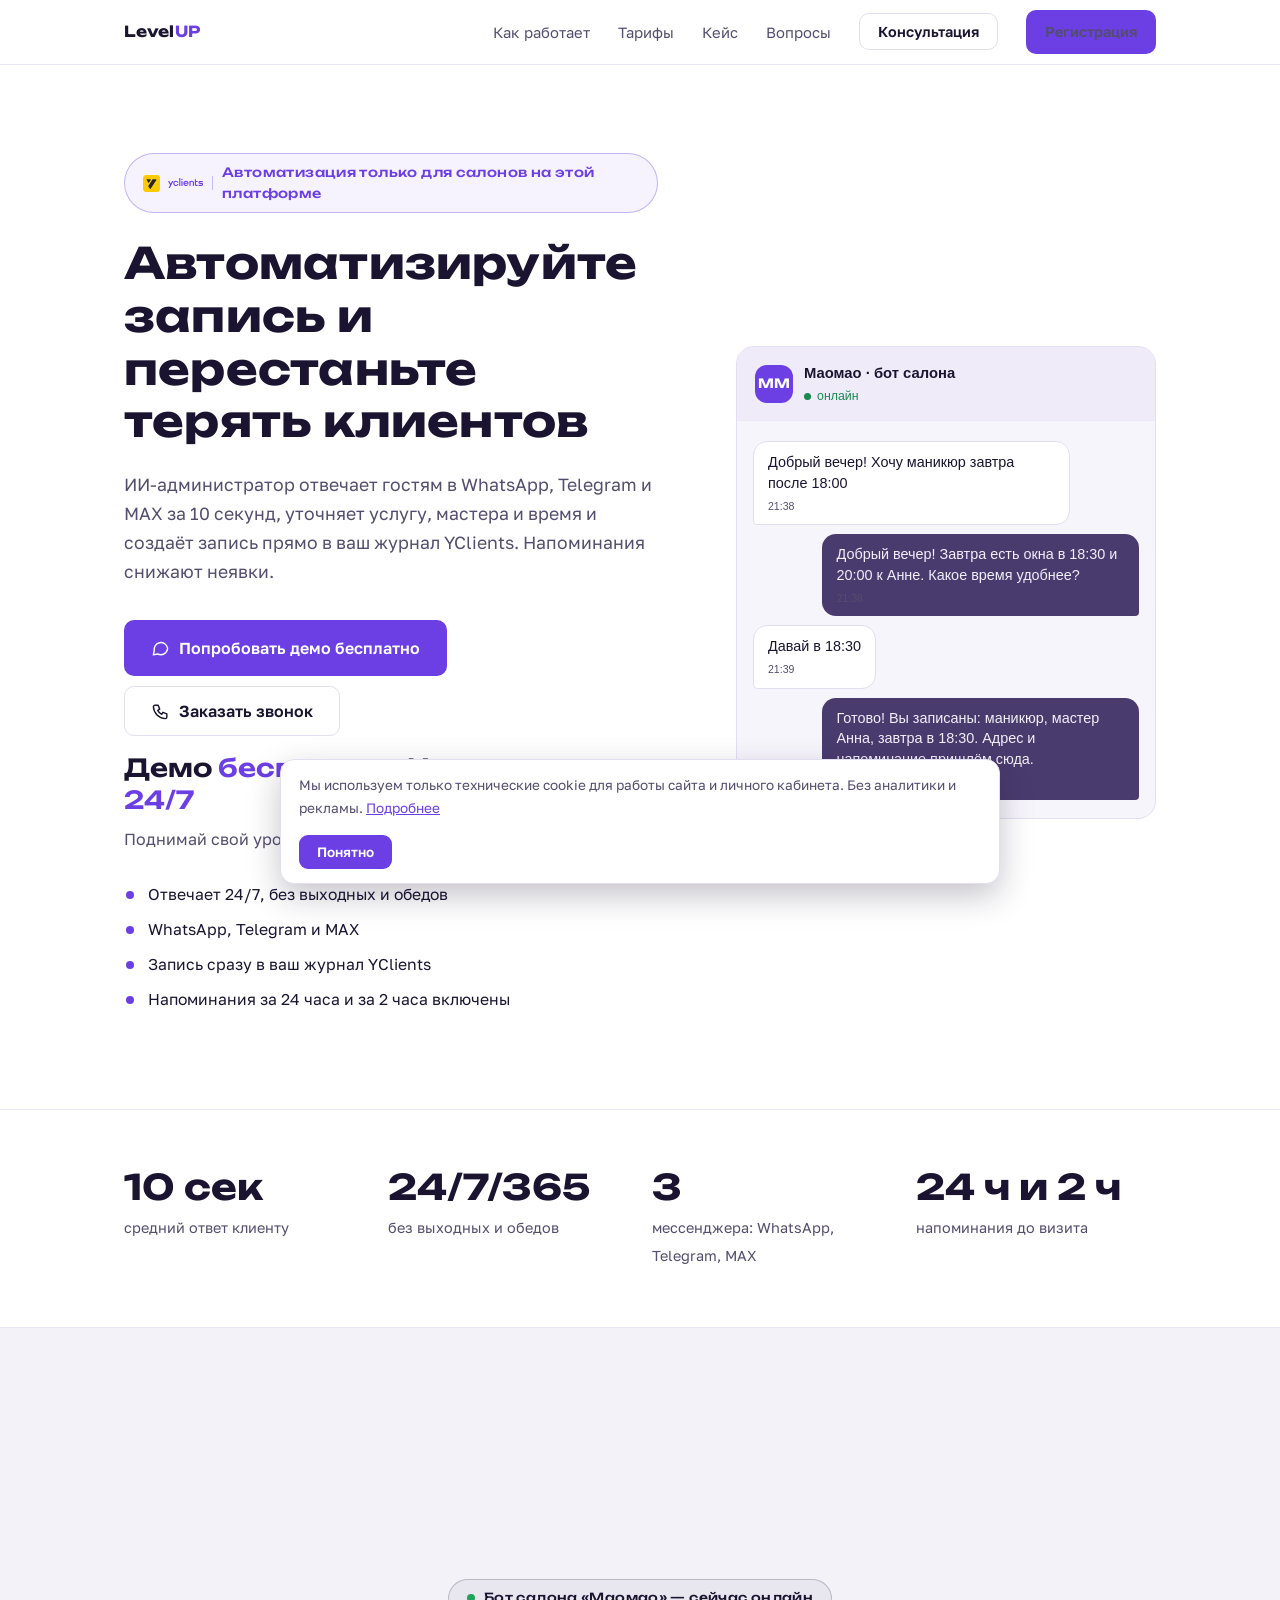
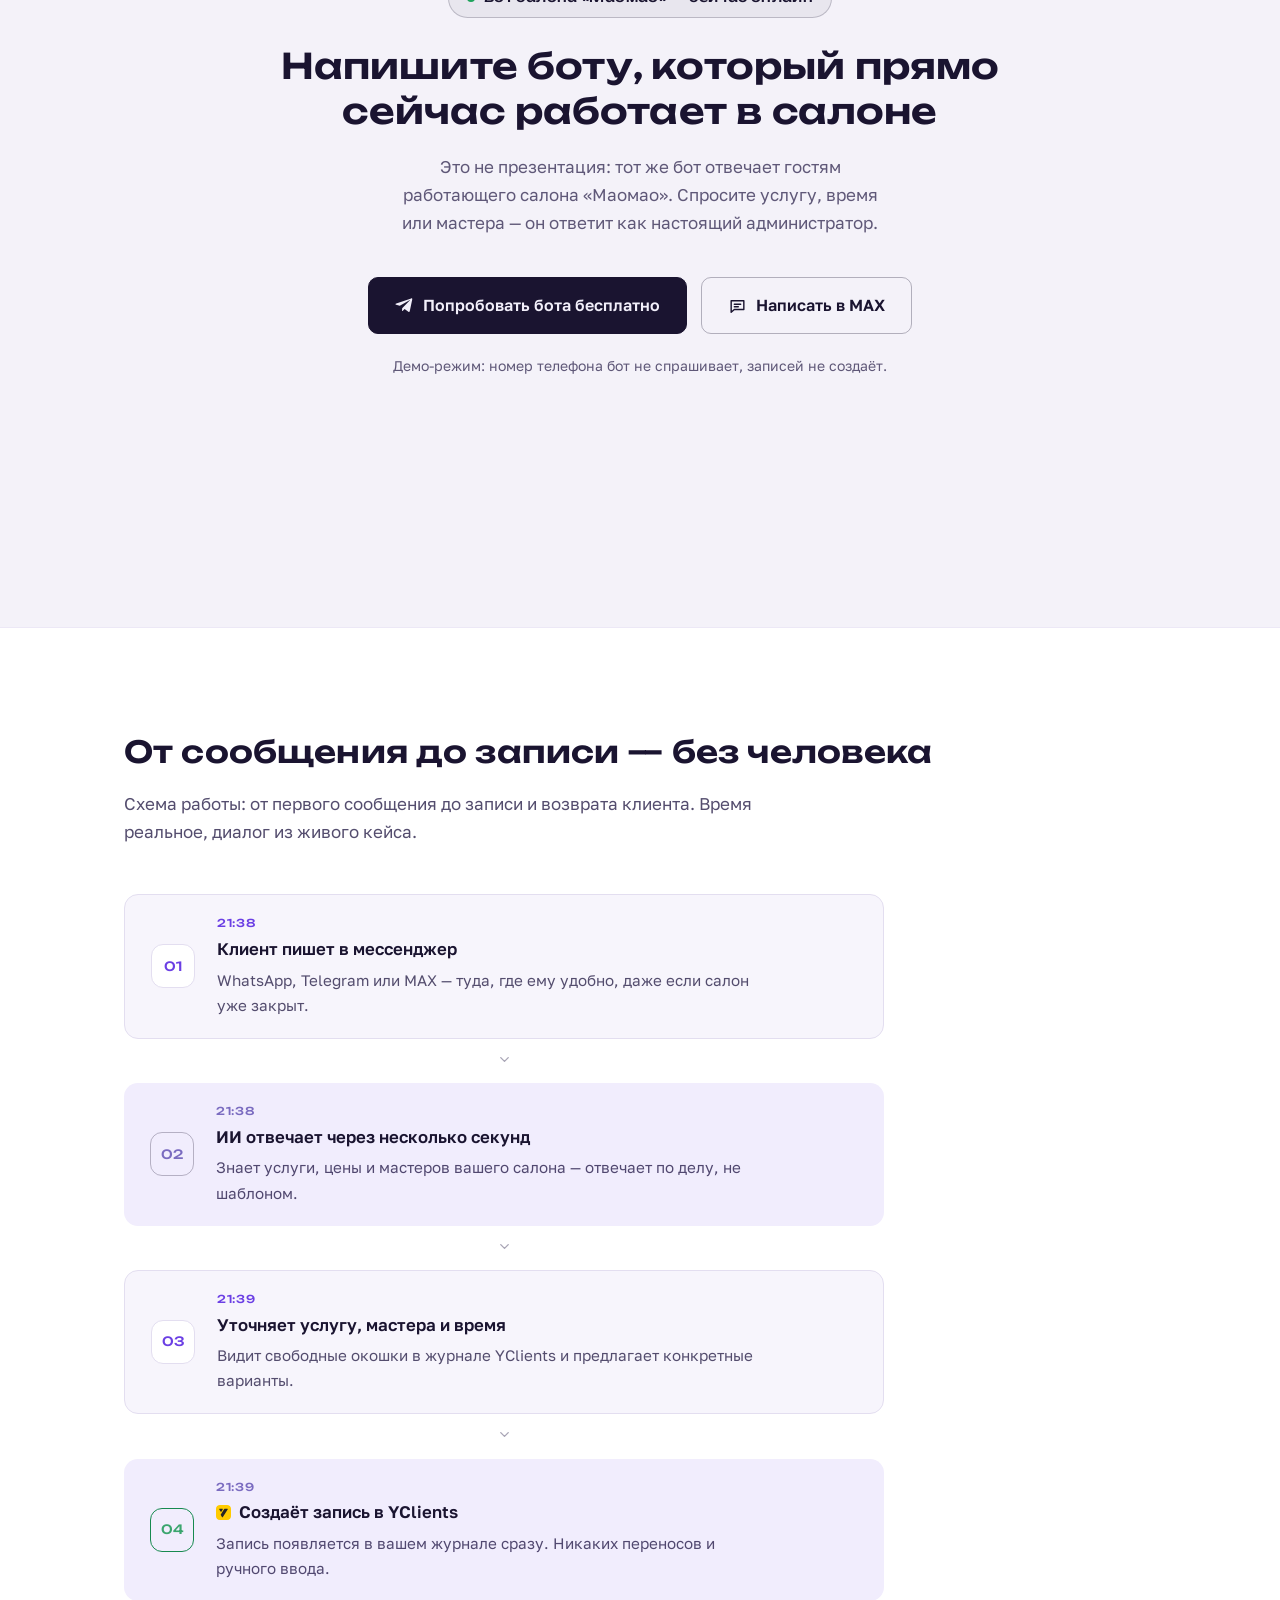
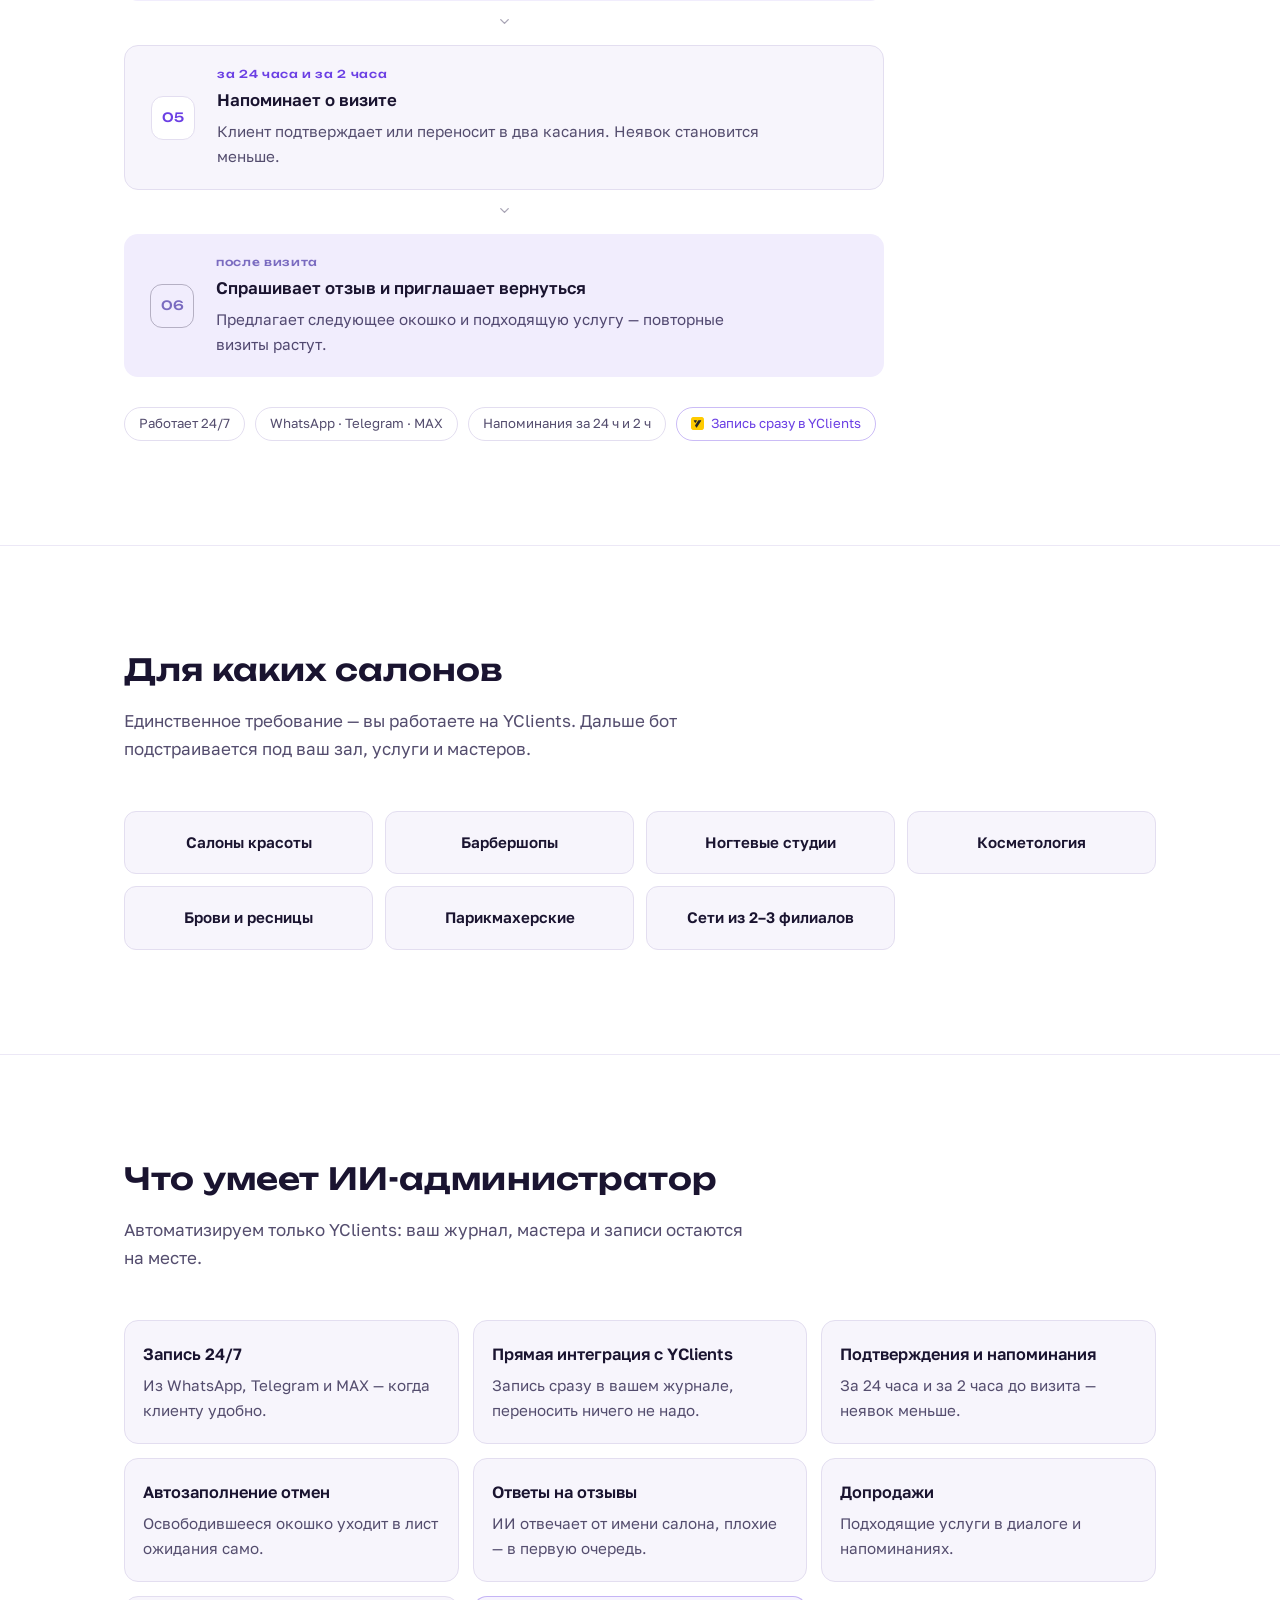
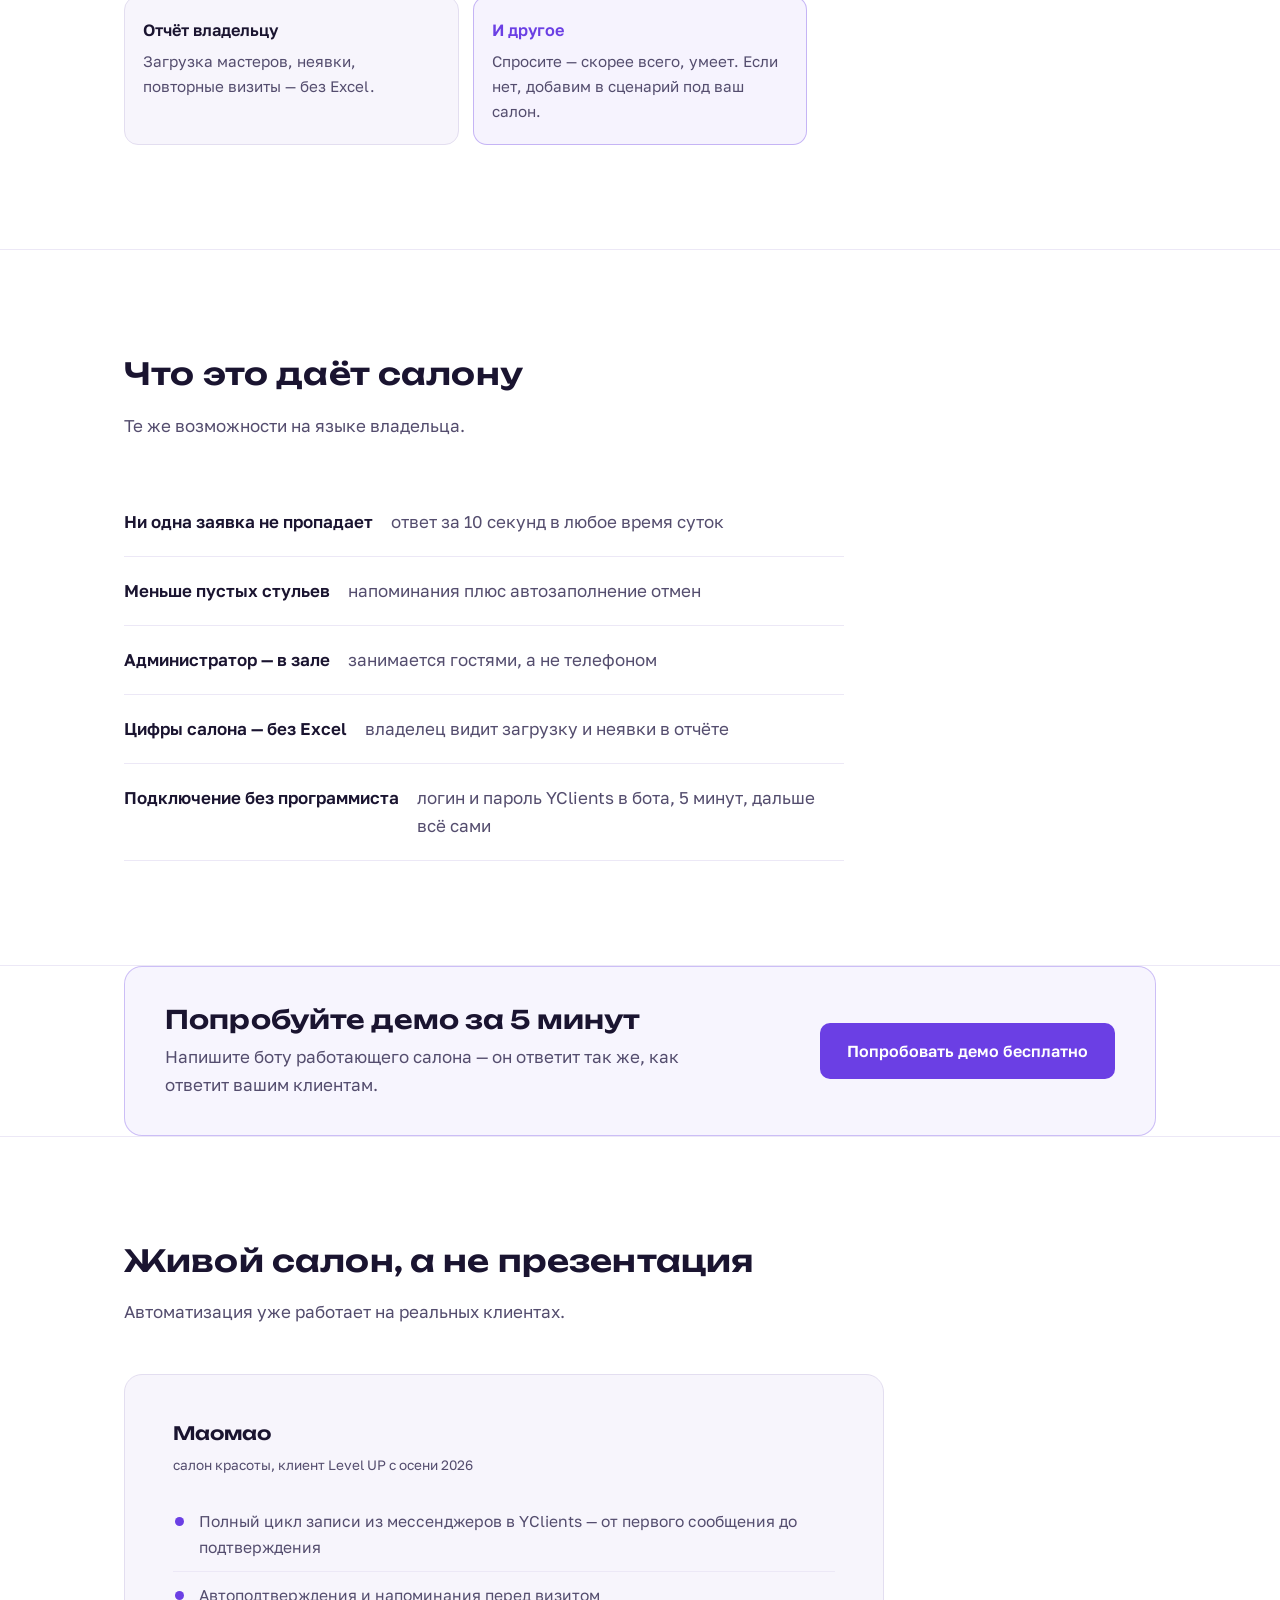
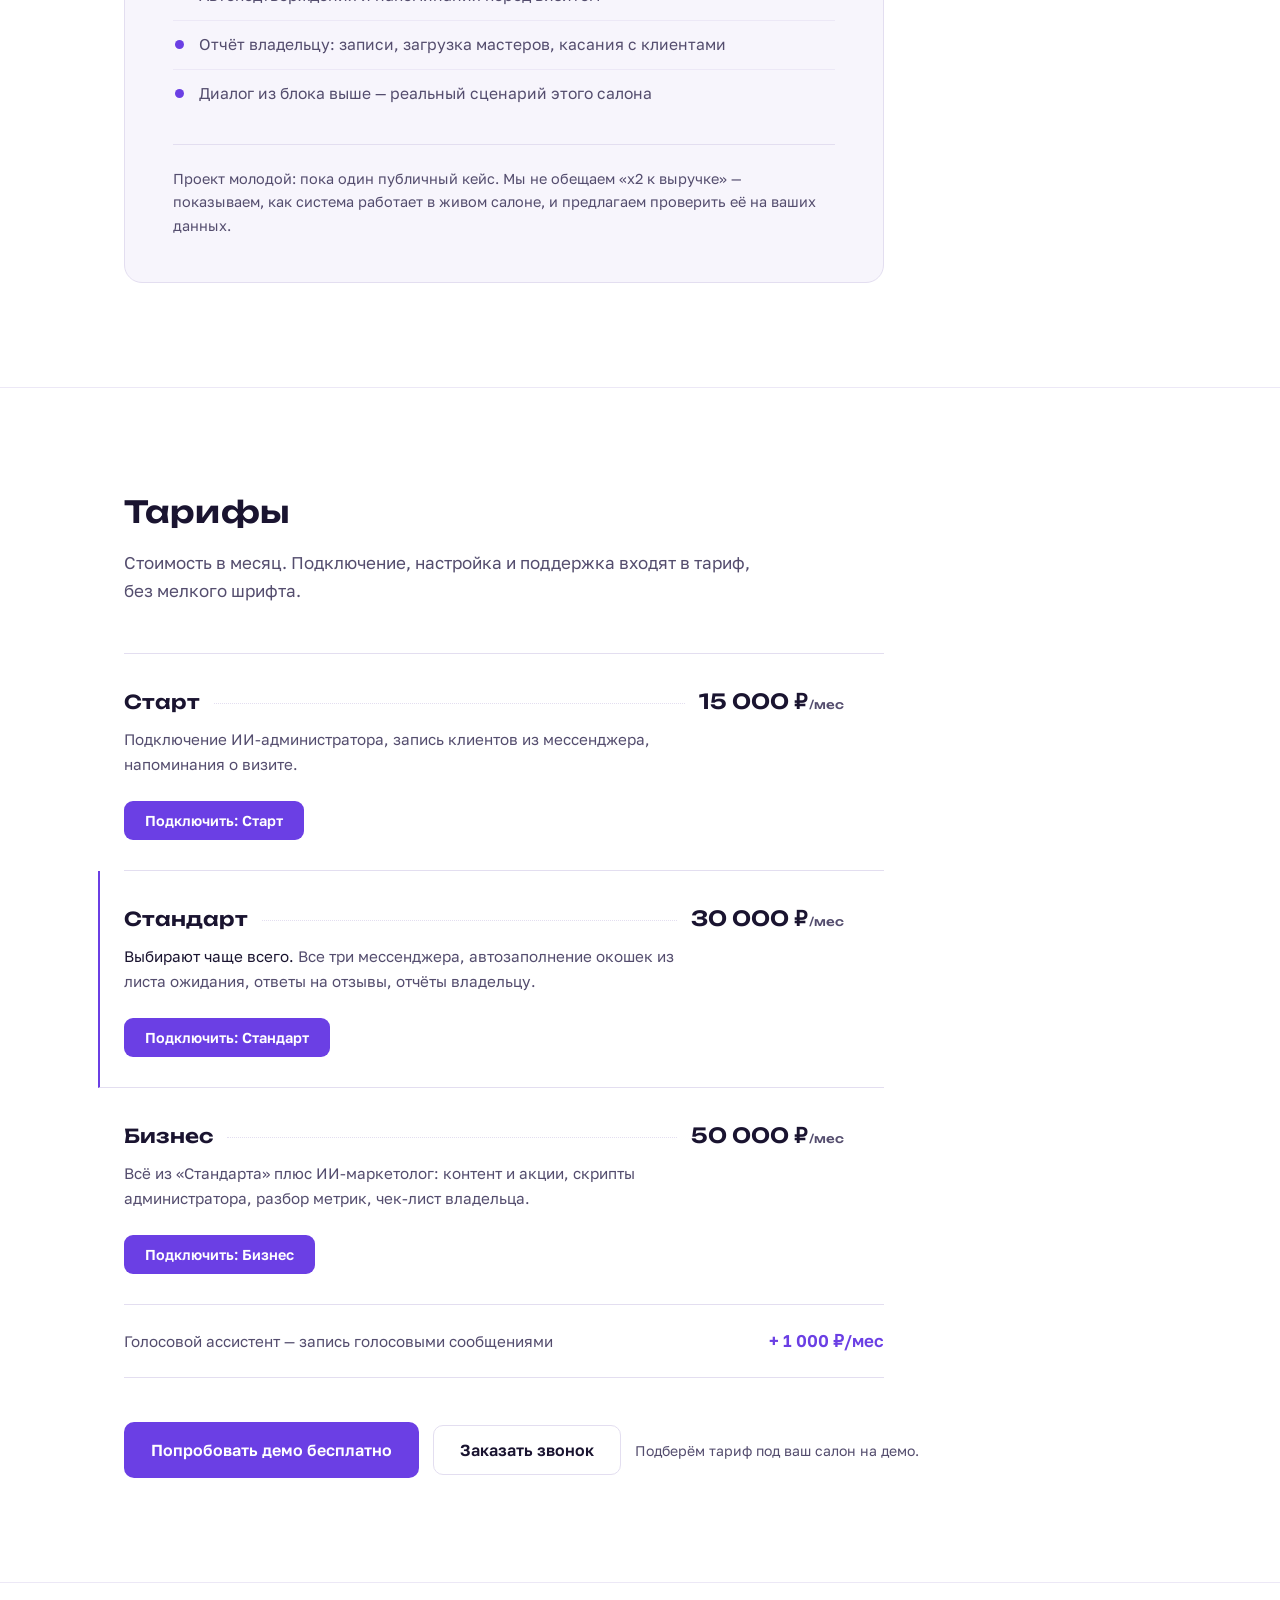
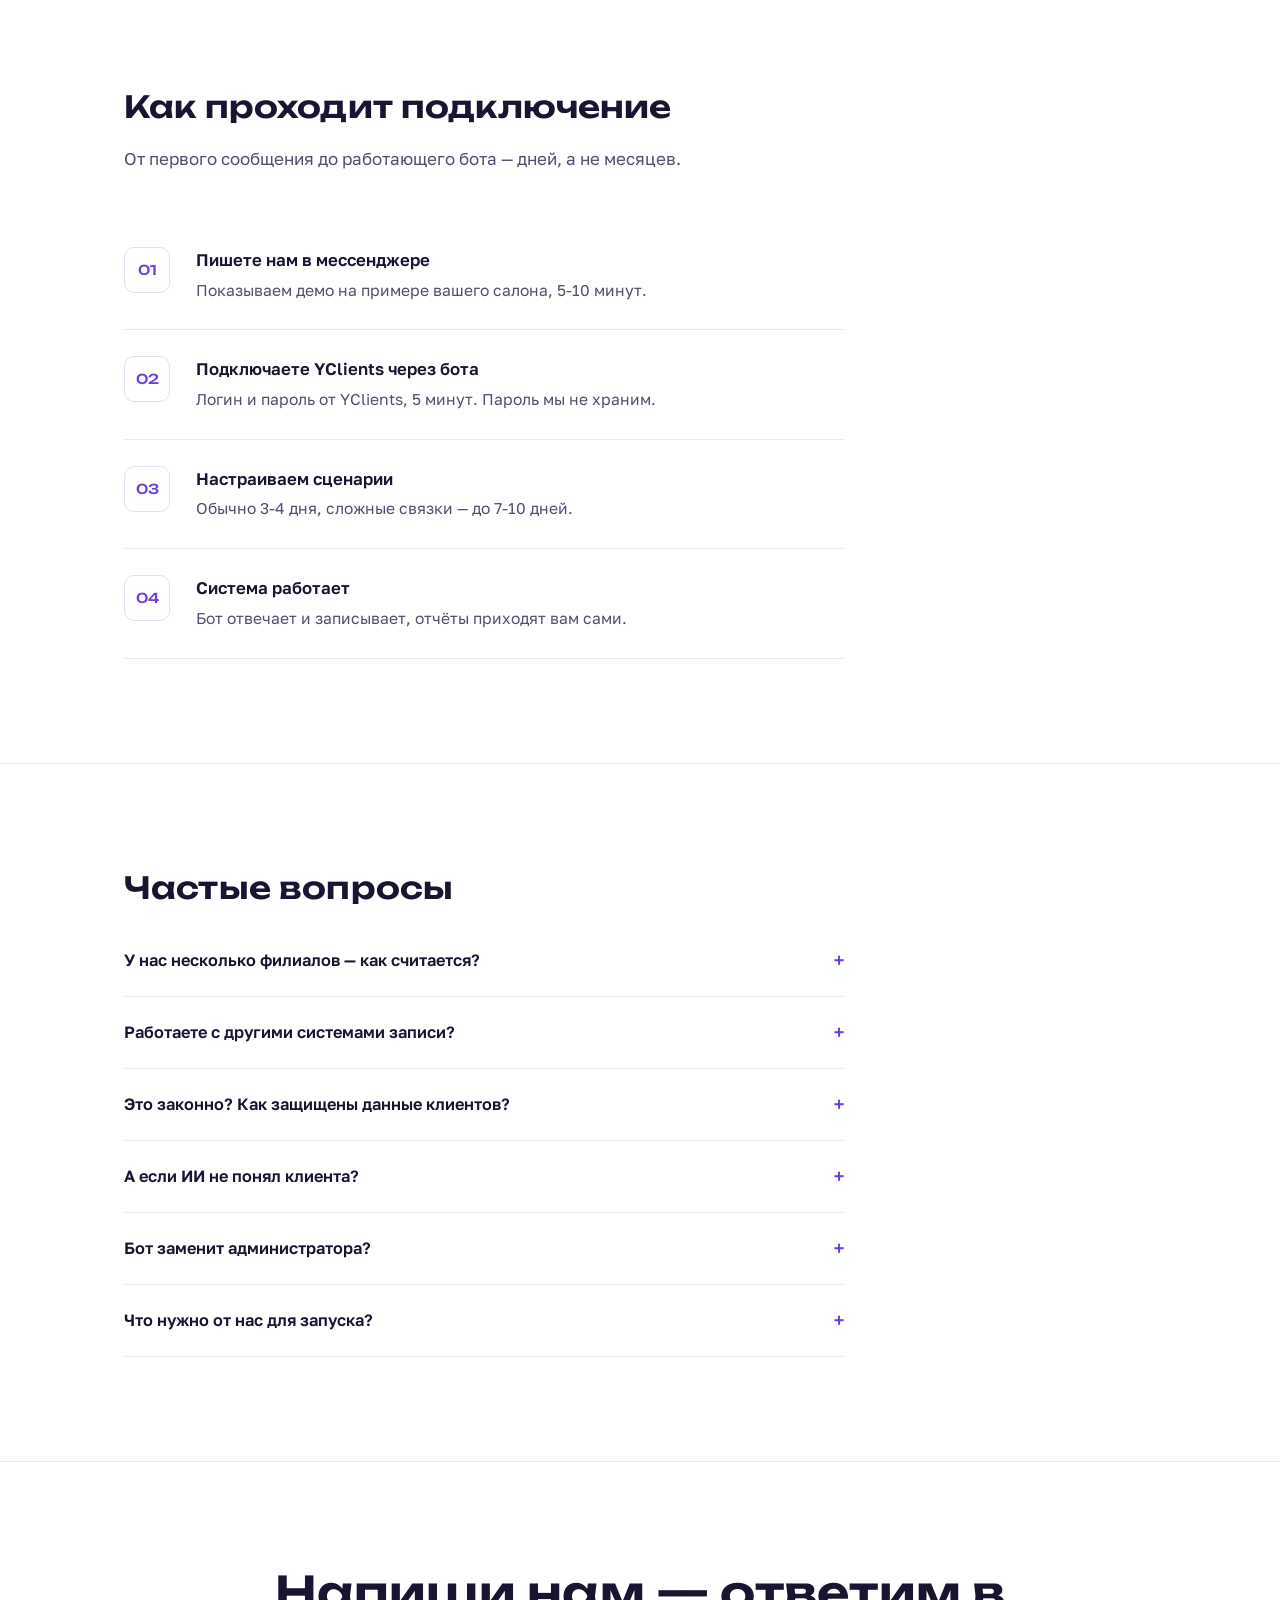
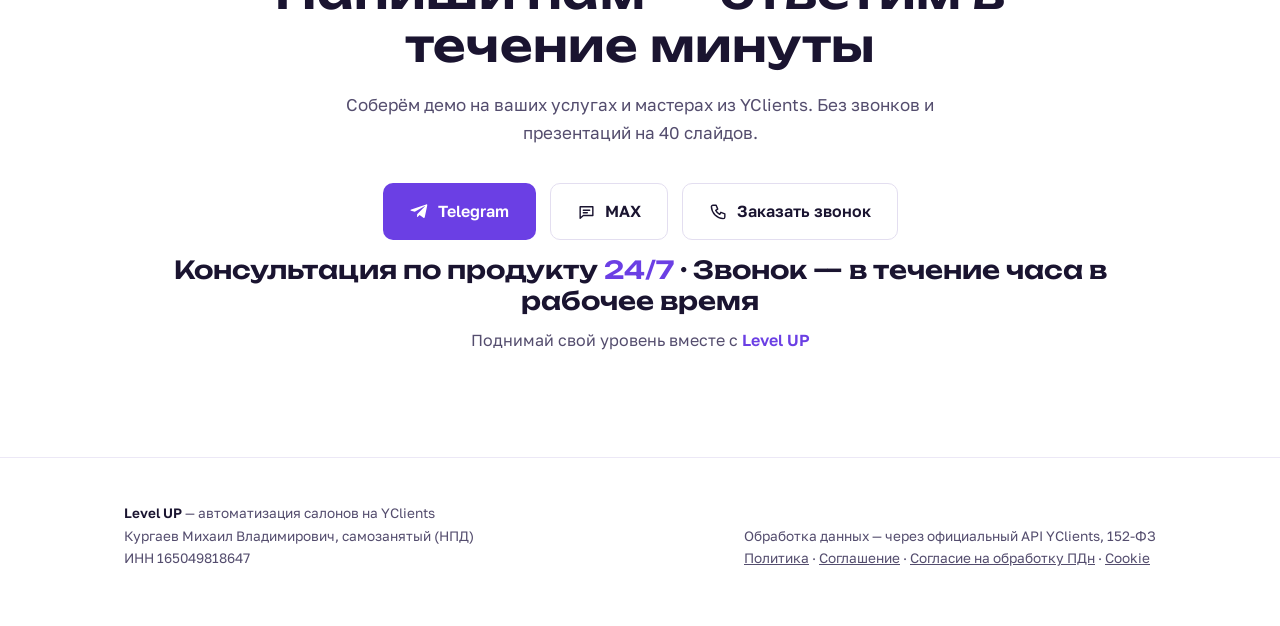
==== commit fc3e0d1d: "Светлая тема по образцу yclients.ru: белый фон, тёмный текст, фиолетовый акцент #6B3FE4, светлые nav" ====
--- a/index.html
+++ b/index.html
@@ -12,23 +12,23 @@
 <meta property="og:locale" content="ru_RU">
 <meta property="og:image" content="https://kurgaevm.github.io/levelup-site/og.png">
 <meta name="twitter:card" content="summary_large_image">
-<meta name="theme-color" content="#171321">
+<meta name="theme-color" content="#FFFFFF">
 <link rel="icon" href="data:image/svg+xml,%3Csvg xmlns='http://www.w3.org/2000/svg' viewBox='0 0 32 32'%3E%3Crect width='32' height='32' rx='7' fill='%23171321'/%3E%3Cpath d='M9 7v14h10v4H5V7z' fill='%23B9A7F2'/%3E%3Cpath d='M17 7h10l-10 10V7z' fill='%23F3C6CE'/%3E%3C/svg%3E">
 <link rel="stylesheet" href="/fonts/fonts.css">
 <style>
 :root{
-  --bg:#171321;
-  --surface:#1F1A2E;
-  --surface-2:#272039;
-  --line:#37304D;
-  --line-soft:#2C2540;
-  --text:#EFECF6;
-  --muted:#A79EC0;
-  --iris:#B9A7F2;
-  --rose:#F3C6CE;
-  --ok:#86E3AE;
-  --btn-bg:#F2EFFA;
-  --btn-text:#1A1430;
+  --bg:#FFFFFF;
+  --surface:#F7F5FC;
+  --surface-2:#EFEBF9;
+  --line:#E3DEF0;
+  --line-soft:#ECE8F6;
+  --text:#1A1430;
+  --muted:#544D6E;
+  --iris:#6B3FE4;
+  --rose:#E23D5B;
+  --ok:#178A50;
+  --btn-bg:#6B3FE4;
+  --btn-text:#FFFFFF;
   --font-display:'Unbounded',sans-serif;
   --font-body:'Golos Text',sans-serif;
   --font-chat:-apple-system,BlinkMacSystemFont,'Segoe UI',Roboto,sans-serif;
@@ -48,7 +48,7 @@
 a:focus-visible,button:focus-visible,summary:focus-visible{outline:2px solid var(--iris);outline-offset:3px;border-radius:4px}
 
 /* ---------- nav ---------- */
-nav{position:sticky;top:0;z-index:50;background:rgba(23,19,33,.88);backdrop-filter:blur(12px);border-bottom:1px solid var(--line-soft)}
+nav{position:sticky;top:0;z-index:50;background:rgba(255,255,255,.9);backdrop-filter:blur(12px);border-bottom:1px solid var(--line-soft)}
 nav .wrap{display:flex;align-items:center;justify-content:space-between;height:64px}
 .logo{font-family:var(--font-display);font-weight:700;font-size:.95rem;letter-spacing:.02em;color:var(--text);text-decoration:none;white-space:nowrap}
 .logo em{font-style:normal;color:var(--iris)}
@@ -62,7 +62,7 @@
 .burger.x span:nth-child(1){transform:translateY(7px) rotate(45deg)}
 .burger.x span:nth-child(2){opacity:0}
 .burger.x span:nth-child(3){transform:translateY(-7px) rotate(-45deg)}
-.mmenu{display:none;position:fixed;top:64px;left:0;right:0;z-index:49;background:rgba(23,19,33,.97);backdrop-filter:blur(12px);border-bottom:1px solid var(--line);flex-direction:column;padding:6px 24px 20px}
+.mmenu{display:none;position:fixed;top:64px;left:0;right:0;z-index:49;background:rgba(255,255,255,.98);backdrop-filter:blur(12px);border-bottom:1px solid var(--line);flex-direction:column;padding:6px 24px 20px}
 .mmenu.open{display:flex}
 .mmenu a{color:var(--text);text-decoration:none;font-size:1.05rem;padding:14px 4px;border-bottom:1px solid var(--line-soft)}
 .mmenu a.btn{border-bottom:none;margin:10px 0 2px;justify-content:center;color:var(--btn-text)}
@@ -77,8 +77,8 @@
 /* ---------- модалка «Консультация» ---------- */
 .cmodal{position:fixed;inset:0;z-index:110;display:flex;align-items:center;justify-content:center;padding:20px}
 .cmodal[hidden]{display:none}
-.cmodal-bg{position:absolute;inset:0;background:rgba(12,9,20,.7);backdrop-filter:blur(6px)}
-.cmodal-card{position:relative;z-index:1;background:var(--surface-2);border:1px solid var(--line);border-radius:16px;padding:26px 24px 22px;max-width:400px;width:100%;box-shadow:0 24px 64px rgba(0,0,0,.5);max-height:calc(100vh - 40px);overflow:auto}
+.cmodal-bg{position:absolute;inset:0;background:rgba(26,20,48,.45);backdrop-filter:blur(6px)}
+.cmodal-card{position:relative;z-index:1;background:#FFFFFF;border:1px solid var(--line);border-radius:16px;padding:26px 24px 22px;max-width:400px;width:100%;box-shadow:0 24px 64px rgba(26,20,48,.22);max-height:calc(100vh - 40px);overflow:auto}
 .cmodal-card h3{font-family:var(--font-display);font-size:1.15rem;margin-bottom:6px}
 .cmodal-sub{color:var(--muted);font-size:.9rem;margin-bottom:16px}
 .cmodal-bots{display:flex;flex-direction:column;gap:10px}
@@ -95,7 +95,7 @@
 .cmodal-form .btn{justify-content:center}
 .cmodal-note{font-size:.75rem;color:var(--muted);text-align:center;margin:0}
 .cmodal-note a{color:var(--iris)}
-.cmodal-ok{display:flex;gap:10px;align-items:flex-start;background:rgba(134,227,174,.08);border:1px solid rgba(134,227,174,.35);color:var(--ok);border-radius:10px;padding:12px 14px;font-size:.9rem;line-height:1.5}
+.cmodal-ok{display:flex;gap:10px;align-items:flex-start;background:rgba(23,138,80,.07);border:1px solid rgba(23,138,80,.3);color:var(--ok);border-radius:10px;padding:12px 14px;font-size:.9rem;line-height:1.5}
 .cmodal-err{color:var(--rose);font-size:.8rem;text-align:center}
 .cmodal-x{position:absolute;top:10px;right:10px;background:none;border:0;color:var(--muted);font-size:1.05rem;cursor:pointer;padding:6px 10px;border-radius:8px;line-height:1}
 .cmodal-x:hover{color:var(--text);background:var(--surface)}
@@ -108,7 +108,7 @@
   border:1px solid transparent;cursor:pointer;white-space:nowrap;
 }
 .btn-primary{background:var(--btn-bg);color:var(--btn-text)}
-.btn-primary:hover{background:#fff}
+.btn-primary:hover{background:#5A2FD0}
 .btn-ghost{background:transparent;color:var(--text);border-color:var(--line)}
 .btn-ghost:hover{border-color:var(--iris)}
 .btn .ic{width:19px;height:19px;flex:none}
@@ -124,16 +124,16 @@
 .hero{padding:88px 0 96px}
 .hero .wrap{display:grid;grid-template-columns:1.15fr .95fr;gap:56px;align-items:center}
 .hero h1{font-family:var(--font-display);font-weight:700;font-size:clamp(1.7rem,3.6vw,2.7rem);line-height:1.22;letter-spacing:.005em;margin-bottom:22px}
-.hero h1 .yc{color:#FFCB00}
+.hero h1 .yc{color:#E9A800}
 .eyebrow{
   display:inline-flex;align-items:center;gap:9px;
   font-family:var(--font-display);font-weight:500;font-size:.8rem;letter-spacing:.03em;
-  color:var(--iris);border:1px solid rgba(185,167,242,.45);background:rgba(185,167,242,.09);
+  color:var(--iris);border:1px solid rgba(107,63,228,.35);background:rgba(107,63,228,.06);
   border-radius:99px;padding:8px 18px;margin-bottom:24px;
 }
 .eyebrow .yc-lockup{display:inline-flex;align-items:center;gap:8px;flex:none}
 .eyebrow .yc-lockup svg{display:block}
-.eyebrow .yc-sep{width:1px;height:14px;background:rgba(185,167,242,.35);flex:none}
+.eyebrow .yc-sep{width:1px;height:14px;background:rgba(107,63,228,.3);flex:none}
 .hero .sub{color:var(--muted);font-size:1.1rem;max-width:32em;margin-bottom:34px}
 .hero .btns{display:flex;flex-direction:column;align-items:flex-start;gap:10px;margin-bottom:16px}
 .hero .note{font-size:.875rem;color:var(--muted)}/* буллеты под hero вместо чипов */
@@ -157,7 +157,7 @@
 
 /* ---------- CTA-полоса после выгод ---------- */
 .band{padding:0}
-.band-in{display:flex;align-items:center;justify-content:space-between;gap:28px;background:rgba(185,167,242,.07);border:1px solid rgba(185,167,242,.4);border-radius:18px;padding:36px 40px}
+.band-in{display:flex;align-items:center;justify-content:space-between;gap:28px;background:rgba(107,63,228,.05);border:1px solid rgba(107,63,228,.3);border-radius:18px;padding:36px 40px}
 .band-in h2{margin-bottom:6px;font-size:clamp(1.2rem,2.4vw,1.6rem)}
 .band-in p{color:var(--muted);max-width:34em}
 .band-in .btn{flex:none}
@@ -174,10 +174,10 @@
   transform:skewX(-20deg);pointer-events:none;
   animation:btn-glint 3.2s ease-in-out infinite;
 }
-.hero .btn-primary::after{background:linear-gradient(100deg,transparent,rgba(122,92,219,.35),transparent)}
-.hero .btn-ghost::after{background:linear-gradient(100deg,transparent,rgba(255,255,255,.42),transparent)}
+.hero .btn-primary::after{background:linear-gradient(100deg,transparent,rgba(255,255,255,.4),transparent)}
+.hero .btn-ghost::after{background:linear-gradient(100deg,transparent,rgba(107,63,228,.22),transparent)}
 @keyframes btn-glint{0%{left:-60%}60%,100%{left:130%}}
-@keyframes btn-glow{0%{box-shadow:0 0 0 0 rgba(185,167,242,.45)}70%,100%{box-shadow:0 0 0 10px rgba(185,167,242,0)}}
+@keyframes btn-glow{0%{box-shadow:0 0 0 0 rgba(107,63,228,.35)}70%,100%{box-shadow:0 0 0 10px rgba(107,63,228,0)}}
 @media(max-width:880px){
   .hero .wrap{grid-template-columns:1fr;gap:48px}
   .hero{padding:64px 0 72px}
@@ -225,9 +225,9 @@
 .chat-body{padding:20px 16px 18px;display:flex;flex-direction:column;gap:9px;min-height:380px}
 .msg{max-width:82%;padding:10px 14px;border-radius:14px;font-size:.9rem;line-height:1.45;position:relative}
 .msg time{display:block;font-size:.66rem;color:var(--muted);margin-top:5px}
-.msg-in{align-self:flex-start;background:var(--surface-2);border-bottom-left-radius:4px}
+.msg-in{align-self:flex-start;background:#FFFFFF;border:1px solid var(--line);border-bottom-left-radius:4px}
 .msg-out{align-self:flex-end;background:#4A3B6E;color:#F3EFFC;border-bottom-right-radius:4px}
-.sys{align-self:center;font-size:.78rem;color:var(--ok);background:rgba(134,227,174,.09);border:1px solid rgba(134,227,174,.25);border-radius:99px;padding:5px 14px;margin-top:6px;display:inline-flex;align-items:center;gap:7px}
+.sys{align-self:center;font-size:.78rem;color:var(--ok);background:rgba(23,138,80,.08);border:1px solid rgba(23,138,80,.25);border-radius:99px;padding:5px 14px;margin-top:6px;display:inline-flex;align-items:center;gap:7px}
 .sys svg{flex:none}
 .typing{align-self:flex-start;display:flex;gap:4px;padding:13px 16px;background:var(--surface-2);border-radius:14px;border-bottom-left-radius:4px}
 .typing i{width:6px;height:6px;border-radius:50%;background:var(--muted);animation:blink 1.2s infinite}
@@ -251,7 +251,7 @@
 .flow{display:flex;flex-direction:column;gap:8px;max-width:760px}
 .f-step{display:grid;grid-template-columns:auto 1fr;gap:8px 22px;align-items:center;padding:20px 26px;border-radius:14px}
 .f-step.dark{background:var(--surface);border:1px solid var(--line)}
-.f-step.lite{background:var(--btn-bg);color:var(--btn-text)}
+.f-step.lite{background:#F1EDFD;color:#1A1430}
 .f-num{font-family:var(--font-display);font-weight:500;font-size:.8rem;width:44px;height:44px;border-radius:12px;display:flex;align-items:center;justify-content:center;border:1px solid var(--line);color:var(--iris);background:var(--bg)}
 .f-step.lite .f-num{border-color:rgba(26,20,48,.28);color:#7A6BC0;background:transparent}
 .f-when{font-family:var(--font-display);font-weight:500;font-size:.68rem;letter-spacing:.06em;color:var(--iris);margin-bottom:3px;display:block}
@@ -264,7 +264,7 @@
 .f-arrow{align-self:center;color:var(--muted);opacity:.5}
 .flow-stats{display:flex;gap:10px;flex-wrap:wrap;margin-top:30px}
 .flow-stats span{font-size:.825rem;color:var(--muted);border:1px solid var(--line);border-radius:99px;padding:5px 14px;white-space:nowrap;display:inline-flex;align-items:center;gap:7px}
-.flow-stats .fs-y{color:var(--iris);border-color:rgba(185,167,242,.45)}
+.flow-stats .fs-y{color:var(--iris);border-color:rgba(107,63,228,.35)}
 @media(max-width:600px){.f-step{padding:16px 18px;gap:6px 14px}.f-num{width:38px;height:38px;border-radius:10px;font-size:.72rem}}
 
 /* ---------- features: плитки «одна система» ---------- */
@@ -272,7 +272,7 @@
 .feat{background:var(--surface);border:1px solid var(--line);border-radius:14px;padding:20px 18px}
 .feat b{font-weight:600;font-size:1.02rem;display:block;margin-bottom:5px}
 .feat p{color:var(--muted);font-size:.95rem}
-.feat-accent{background:rgba(185,167,242,.09);border-color:rgba(185,167,242,.45)}
+.feat-accent{background:rgba(107,63,228,.06);border-color:rgba(107,63,228,.35)}
 .feat-accent b{color:var(--iris)}
 @media(max-width:880px){.feats{grid-template-columns:1fr 1fr}}
 @media(max-width:560px){.feats{grid-template-columns:1fr}}
@@ -892,9 +892,9 @@
 
 <!-- cookie banner -->
 <style>
-.ckbn{position:fixed;left:16px;right:16px;bottom:16px;z-index:120;max-width:720px;margin:0 auto;background:var(--surface-2);border:1px solid var(--line);border-radius:14px;padding:14px 18px;display:flex;gap:16px;align-items:center;justify-content:space-between;flex-wrap:wrap;font-size:.85rem;color:var(--muted);box-shadow:0 12px 32px rgba(0,0,0,.4)}
+.ckbn{position:fixed;left:16px;right:16px;bottom:16px;z-index:120;max-width:720px;margin:0 auto;background:#FFFFFF;border:1px solid var(--line);border-radius:14px;padding:14px 18px;display:flex;gap:16px;align-items:center;justify-content:space-between;flex-wrap:wrap;font-size:.85rem;color:var(--muted);box-shadow:0 12px 32px rgba(26,20,48,.25)}
 .ckbn a{color:var(--iris)}
-.ckbn button{font-family:var(--font-body);font-size:.85rem;font-weight:600;color:#171321;background:var(--iris);border:0;border-radius:9px;padding:9px 18px;cursor:pointer}
+.ckbn button{font-family:var(--font-body);font-size:.85rem;font-weight:600;color:#FFFFFF;background:var(--iris);border:0;border-radius:9px;padding:9px 18px;cursor:pointer}
 .ckbn[hidden]{display:none!important}
 </style>
 <div class="ckbn" id="ckbn" hidden>
